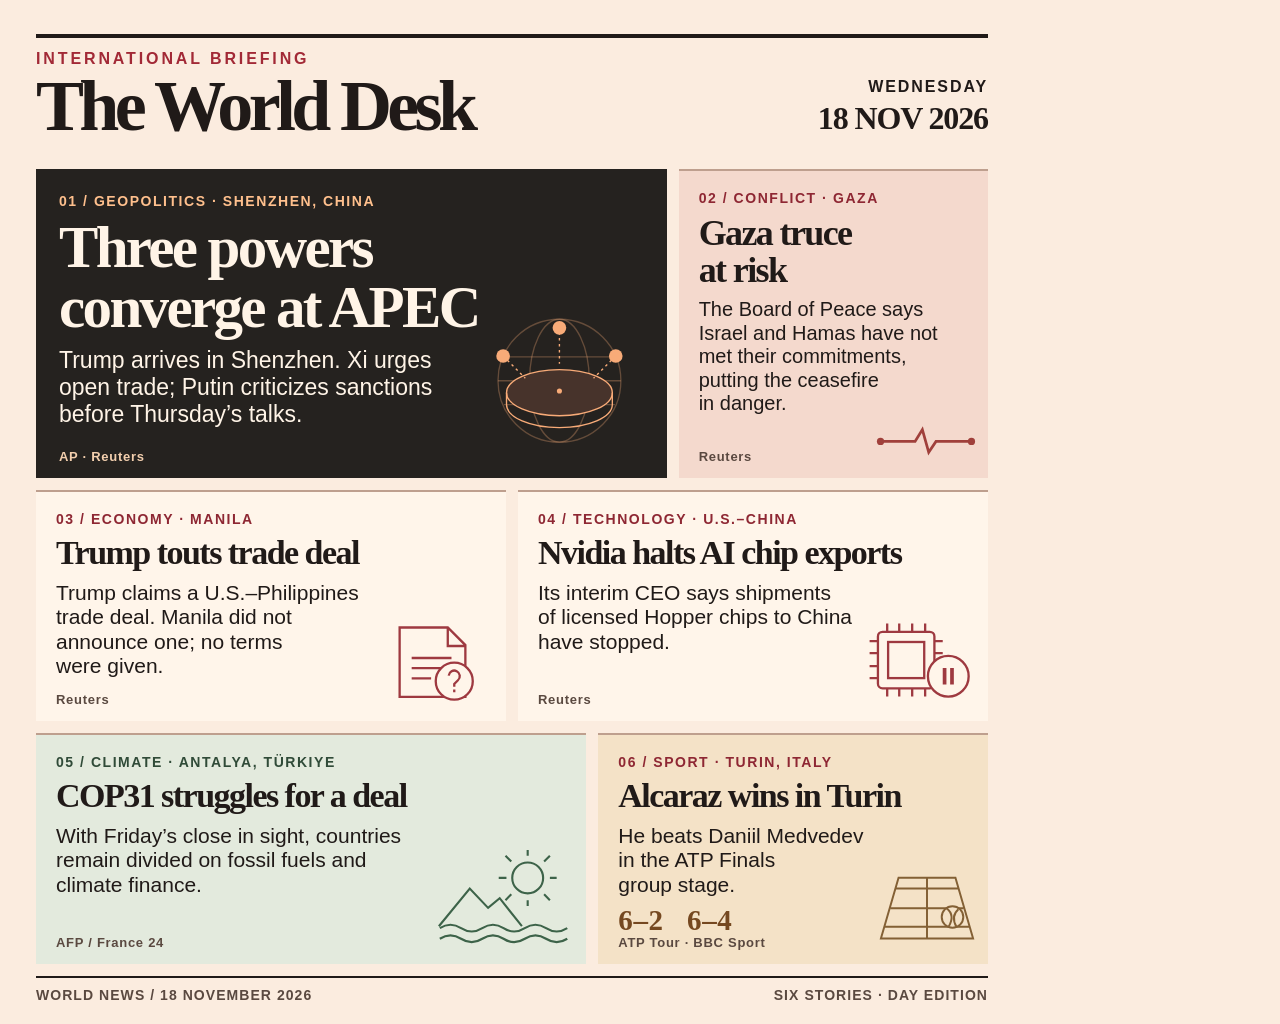
==== frontpage.html @ 3026ee1b "Build illustrated 18 November world news front page" ====
<!doctype html>
<html lang="en"><meta charset="utf-8"><meta name="viewport" content="width=1024"><title>The World Desk — 18 November 2026</title>
<style>
:root{--paper:#fbecdf;--ink:#201a18;--red:#a22936;--line:#be9f8e;--muted:#5a4940}*{box-sizing:border-box}html,body{margin:0;width:1024px;height:1024px;background:var(--paper);color:var(--ink)}body{padding:34px 36px 24px;font-family:Arial,sans-serif}header{height:135px;border-top:4px solid var(--ink);position:relative;padding-top:12px}header .flag{font-size:16px;letter-spacing:.18em;font-weight:800;text-transform:uppercase;color:var(--red)}h1,h2{margin:0;font-family:Georgia,'Noto Serif',serif}h1{font-size:72px;line-height:1.08;letter-spacing:-.065em}header time{position:absolute;right:0;bottom:32px;text-align:right;font-size:16px;letter-spacing:.12em;font-weight:700}time b{display:block;margin-top:4px;letter-spacing:-.035em;font: bold 32px Georgia,serif}main{display:grid;grid-template-columns:repeat(12,1fr);gap:12px;grid-template-rows:294px 209px 209px}article{position:relative;isolation:isolate;min-width:0;overflow:hidden;padding:18px 20px;border-top:2px solid var(--line);background:#fff5ea}.lead{grid-column:span 8;background:#25221f;color:#fff4e7;border-color:#25221f;padding:21px 23px}.gaza{grid-column:span 4;background:#f4d9cd}.trade,.tech{grid-column:span 6}.climate{grid-column:span 7;background:#e3eadd}.sport{grid-column:span 5;background:#f4e2c7}.eyebrow{font-size:14px;font-weight:800;letter-spacing:.11em;text-transform:uppercase;color:#8e2733;line-height:18px;margin:0 0 8px}.lead .eyebrow{color:#ffc08d}.climate .eyebrow{color:#304b38}h2{font-size:34px;line-height:1.02;letter-spacing:-.045em}.lead h2{font-size:59px;line-height:1.01}.gaza h2{font-size:36px}p{font-size:21px;line-height:1.17;margin:10px 0 0;text-wrap:pretty}.lead p{font-size:23px;max-width:405px}.gaza p{font-size:20px}.trade p,.tech p{max-width:300px}.climate p{max-width:330px}.sport p{max-width:248px}.src{position:absolute;bottom:14px;left:20px;font-size:13px;font-weight:bold;letter-spacing:.055em;color:var(--muted)}.lead .src{left:23px;color:#f3cfae}.art{position:absolute;z-index:-1;right:11px;bottom:19px;width:125px;color:#9e3940}.lead .art{width:219px;right:12px;bottom:6px;color:#f8ab78}.gaza .art{width:100px;right:12px;bottom:12px;color:#a0403b}.climate .art{width:140px;color:#3d6349}.sport .art{width:102px;right:10px;bottom:13px;color:#836035}footer{border-top:2px solid var(--ink);margin-top:12px;padding-top:9px;display:flex;justify-content:space-between;color:var(--muted);font-size:14px;font-weight:700;letter-spacing:.075em;text-transform:uppercase}
</style>
<style>
main{grid-template-rows:309px 231px 231px}
.lead p{max-width:422px}
.lead .art{width:192px;bottom:9px}
.trade p,.tech p{max-width:314px}
.climate p{max-width:360px}
.sport p{max-width:246px}
.sport .score{font-family:Georgia,serif;font-size:29px;font-weight:700;color:#754820;letter-spacing:.02em;margin-top:7px}
</style>
<header><div class="flag">International briefing</div><h1>The World Desk</h1><time datetime="2026-11-18">WEDNESDAY<b>18 NOV 2026</b></time></header>
<main>
<article class="lead"><div class="eyebrow">01 / Geopolitics · Shenzhen, China</div><h2>Three powers<br>converge at APEC</h2><p>Trump arrives in Shenzhen. Xi urges open trade; Putin criticizes sanctions before Thursday’s talks.</p><div class="src">AP · Reuters</div>
<svg class="art" viewBox="0 0 225 214" aria-label="Three seats around a summit table" role="img"><g fill="none" stroke="currentColor" stroke-width="1.6"><circle cx="113" cy="111" r="72" opacity=".3"/><ellipse cx="113" cy="111" rx="35" ry="72" opacity=".3"/><path d="M41 111h144M48 83h130M48 139h130" opacity=".3"/><ellipse cx="113" cy="125" rx="62" ry="27" fill="#47332b"/><path d="M51 125v14c0 15 28 27 62 27s62-12 62-27v-14"/><path d="M113 54v37M52 87l21 21m101-21-21 21" stroke-dasharray="3 4"/></g><g fill="currentColor"><circle cx="113" cy="49" r="8"/><circle cx="47" cy="82" r="8"/><circle cx="179" cy="82" r="8"/><circle cx="113" cy="123" r="3"/></g></svg></article>
<article class="gaza"><div class="eyebrow">02 / Conflict · Gaza</div><h2>Gaza truce<br>at risk</h2><p>The Board of Peace says Israel and Hamas have not met their commitments, putting the ceasefire in danger.</p><div class="src">Reuters</div>
<svg class="art" viewBox="0 0 110 55" aria-label="A break in a ceasefire line" role="img"><path d="M4 28h39l8-13 7 25 8-12h40" fill="none" stroke="currentColor" stroke-width="3"/><circle cx="5" cy="28" r="4" fill="currentColor"/><circle cx="105" cy="28" r="4" fill="currentColor"/></svg></article>
<article class="trade"><div class="eyebrow">03 / Economy · Manila</div><h2>Trump touts trade deal</h2><p>Trump claims a U.S.–Philippines trade deal. Manila did not announce one; no terms were given.</p><div class="src">Reuters</div>
<svg class="art" viewBox="0 0 135 88" aria-label="Trade agreement, terms pending" role="img"><g fill="none" stroke="currentColor" stroke-width="2.5"><path d="M32 7h52l19 19v56H32zM84 7v20h19M45 40h43m-43 11h34m-34 11h21"/><circle cx="91" cy="65" r="20" fill="#fff5ea"/><path d="M85 59a6 6 0 1 1 10 5l-4 4v3m0 3v3"/></g></svg></article>
<article class="tech"><div class="eyebrow">04 / Technology · U.S.–China</div><h2>Nvidia halts AI chip exports</h2><p>Its interim CEO says shipments of licensed Hopper chips to China have stopped.</p><div class="src">Reuters</div>
<svg class="art" viewBox="0 0 135 92" aria-label="A processor and a pause symbol" role="img"><g fill="none" stroke="currentColor" stroke-width="2.5"><rect x="28" y="16" width="61" height="61" rx="5"/><rect x="39" y="27" width="39" height="39"/><path d="M38 7v9m13-9v9m14-9v9m14-9v9M38 77v9m13-9v9m14-9v9m14-9v9M19 26h9m-9 13h9m-9 14h9m-9 13h9m61-40h9m-9 13h9m-9 14h9m-9 13h9"/><circle cx="104" cy="64" r="22" fill="#fff5ea"/><path d="M100 55v18m8-18v18" stroke-width="4"/></g></svg></article>
<article class="climate"><div class="eyebrow">05 / Climate · Antalya, Türkiye</div><h2>COP31 struggles for a deal</h2><p>With Friday’s close in sight, countries remain divided on fossil fuels and climate finance.</p><div class="src">AFP / France 24</div>
<svg class="art" viewBox="0 0 145 100" aria-label="Heat over rising coastal waters" role="img"><g fill="none" stroke="currentColor" stroke-width="2.2"><circle cx="96" cy="31" r="16"/><path d="M96 8v-6m0 58v-6m23-23h7m-60 0h8m39-17 6-6M79 48l-6 6m40-6 6 6M79 14l-6-6M4 81l32-39 19 20 12-10 23 29"/><path d="M5 83q11-7 22 0t22 0 22 0 22 0 22 0 22 0M5 94q11-7 22 0t22 0 22 0 22 0 22 0 22 0"/></g></svg></article>
<article class="sport"><div class="eyebrow">06 / Sport · Turin, Italy</div><h2>Alcaraz wins in Turin</h2><p>He beats Daniil Medvedev in the ATP Finals group stage.</p><div class="score">6–2 &nbsp; 6–4</div><div class="src">ATP Tour · BBC Sport</div>
<svg class="art" viewBox="0 0 104 86" aria-label="A tennis court and ball" role="img"><g fill="none" stroke="currentColor" stroke-width="2"><path d="M23 11h58l18 62H5zM52 11v62M15 42h74M20 22h64M9 61h86"/><circle cx="78" cy="51" r="11" fill="#f4e2c7"/><path d="M72 42q9 7 2 19m10-18q-8 7-2 18"/></g></svg></article>
</main><footer><span>World news / 18 November 2026</span><span>Six stories · Day edition</span></footer>
</html>
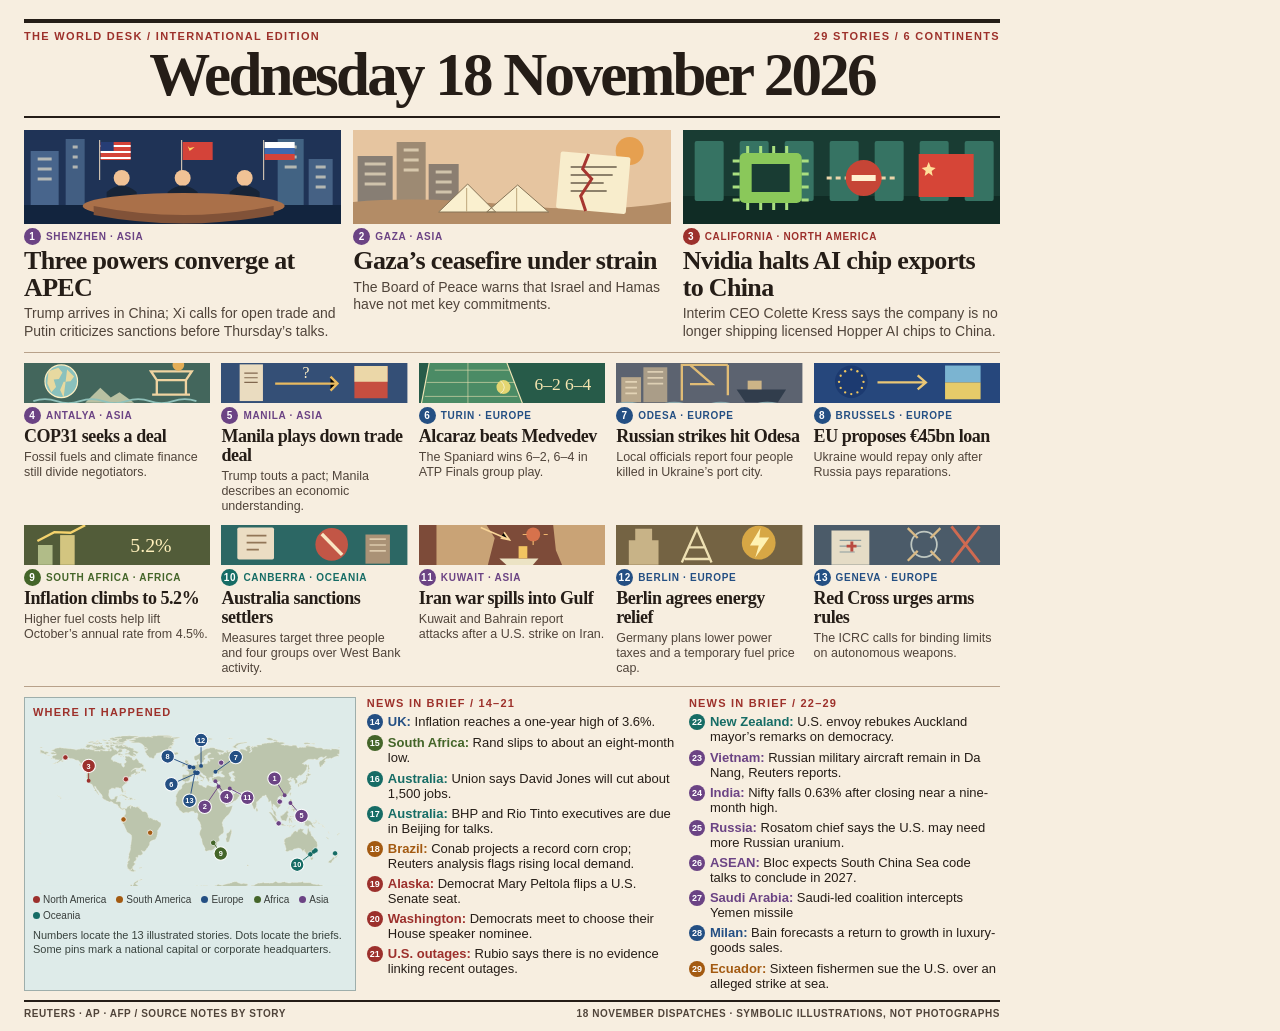
==== commit 93e59827: "Revise news front page with 29 illustrated stories" ====
--- a/frontpage.html
+++ b/frontpage.html
@@ -1,30 +1,35 @@
 <!doctype html>
-<html lang="en"><meta charset="utf-8"><meta name="viewport" content="width=1024"><title>The World Desk — 18 November 2026</title>
+<html lang="en"><meta charset="utf-8"><meta name="viewport" content="width=1024"><title>The World Desk | 18 November 2026</title>
 <style>
-:root{--paper:#fbecdf;--ink:#201a18;--red:#a22936;--line:#be9f8e;--muted:#5a4940}*{box-sizing:border-box}html,body{margin:0;width:1024px;height:1024px;background:var(--paper);color:var(--ink)}body{padding:34px 36px 24px;font-family:Arial,sans-serif}header{height:135px;border-top:4px solid var(--ink);position:relative;padding-top:12px}header .flag{font-size:16px;letter-spacing:.18em;font-weight:800;text-transform:uppercase;color:var(--red)}h1,h2{margin:0;font-family:Georgia,'Noto Serif',serif}h1{font-size:72px;line-height:1.08;letter-spacing:-.065em}header time{position:absolute;right:0;bottom:32px;text-align:right;font-size:16px;letter-spacing:.12em;font-weight:700}time b{display:block;margin-top:4px;letter-spacing:-.035em;font: bold 32px Georgia,serif}main{display:grid;grid-template-columns:repeat(12,1fr);gap:12px;grid-template-rows:294px 209px 209px}article{position:relative;isolation:isolate;min-width:0;overflow:hidden;padding:18px 20px;border-top:2px solid var(--line);background:#fff5ea}.lead{grid-column:span 8;background:#25221f;color:#fff4e7;border-color:#25221f;padding:21px 23px}.gaza{grid-column:span 4;background:#f4d9cd}.trade,.tech{grid-column:span 6}.climate{grid-column:span 7;background:#e3eadd}.sport{grid-column:span 5;background:#f4e2c7}.eyebrow{font-size:14px;font-weight:800;letter-spacing:.11em;text-transform:uppercase;color:#8e2733;line-height:18px;margin:0 0 8px}.lead .eyebrow{color:#ffc08d}.climate .eyebrow{color:#304b38}h2{font-size:34px;line-height:1.02;letter-spacing:-.045em}.lead h2{font-size:59px;line-height:1.01}.gaza h2{font-size:36px}p{font-size:21px;line-height:1.17;margin:10px 0 0;text-wrap:pretty}.lead p{font-size:23px;max-width:405px}.gaza p{font-size:20px}.trade p,.tech p{max-width:300px}.climate p{max-width:330px}.sport p{max-width:248px}.src{position:absolute;bottom:14px;left:20px;font-size:13px;font-weight:bold;letter-spacing:.055em;color:var(--muted)}.lead .src{left:23px;color:#f3cfae}.art{position:absolute;z-index:-1;right:11px;bottom:19px;width:125px;color:#9e3940}.lead .art{width:219px;right:12px;bottom:6px;color:#f8ab78}.gaza .art{width:100px;right:12px;bottom:12px;color:#a0403b}.climate .art{width:140px;color:#3d6349}.sport .art{width:102px;right:10px;bottom:13px;color:#836035}footer{border-top:2px solid var(--ink);margin-top:12px;padding-top:9px;display:flex;justify-content:space-between;color:var(--muted);font-size:14px;font-weight:700;letter-spacing:.075em;text-transform:uppercase}
+:root{--paper:#f7eee0;--ink:#251d17;--sub:#50443a;--rule:#b8a18a;--red:#9d312b}*{box-sizing:border-box}html,body{width:1024px;min-height:1024px;margin:0}body{padding:19px 24px 12px;background:var(--paper);color:var(--ink);font:14px Arial,sans-serif}h1,h2,p{margin:0}header{padding:7px 0 8px;border-top:4px solid var(--ink);border-bottom:2px solid var(--ink)}.strap,footer{display:flex;justify-content:space-between;text-transform:uppercase;font-weight:bold;letter-spacing:.12em;font-size:11px;color:var(--red)}h1,h2{font-family:Georgia,serif}h1{text-align:center;font-size:61px;line-height:1.08;letter-spacing:-.045em}.news{display:grid;gap:12px}.lead{grid-template-columns:repeat(3,minmax(0,1fr));margin-top:12px;padding-bottom:12px;border-bottom:1px solid var(--rule)}.mid{grid-template-columns:repeat(5,minmax(0,1fr));gap:11px;margin-top:10px;padding-bottom:11px;border-bottom:1px solid var(--rule)}article{min-width:0}article svg{display:block;width:100%;height:94px}.mid svg{height:40px}.meta{display:flex;align-items:center;gap:5px;margin:4px 0 3px;text-transform:uppercase;letter-spacing:.07em;font-size:10px;font-weight:800;color:var(--color)}.num{background:var(--color);color:white;display:inline-grid;place-items:center;min-width:17px;height:17px;border-radius:50%;font:bold 10px Arial;flex:none}article h2{font-size:26px;line-height:1.03;letter-spacing:-.025em}article p{font-size:14px;line-height:1.23;color:var(--sub);margin-top:4px}.mid h2{font-size:18px;line-height:1.06}.mid p{font-size:12.5px;line-height:1.19}.bottom{display:grid;grid-template-columns:34% 1fr 1fr;gap:11px;margin-top:10px}.label{font:bold 11px Arial;text-transform:uppercase;letter-spacing:.11em;color:var(--red);margin-bottom:5px}.map{background:#deebe9;padding:8px;border:1px solid #9eaeab;min-width:0;align-self:stretch}.atlas{position:relative;aspect-ratio:340/174;margin-top:7px}.atlas img,.atlas svg{position:absolute;width:100%;height:100%}.legend{display:flex;gap:5px 10px;flex-wrap:wrap;margin-top:8px;font-size:10px;color:#393e3c}.legend span{display:flex;align-items:center;gap:3px}.legend i{width:7px;height:7px;border-radius:50%;background:var(--color)}.map p{font-size:11px;line-height:1.25;color:#39433e;margin-top:8px}.briefs{list-style:none;margin:0;padding:0;display:grid;gap:5px}.briefs li{display:flex;gap:5px;align-items:flex-start;font-size:13px;line-height:1.16}.briefs .num{min-width:16px;height:16px;font-size:9px}.briefs strong{color:var(--color)}footer{margin-top:9px;padding-top:6px;border-top:2px solid var(--ink);letter-spacing:.055em;color:var(--sub);font-size:10px}
 </style>
-<style>
-main{grid-template-rows:309px 231px 231px}
-.lead p{max-width:422px}
-.lead .art{width:192px;bottom:9px}
-.trade p,.tech p{max-width:314px}
-.climate p{max-width:360px}
-.sport p{max-width:246px}
-.sport .score{font-family:Georgia,serif;font-size:29px;font-weight:700;color:#754820;letter-spacing:.02em;margin-top:7px}
-</style>
-<header><div class="flag">International briefing</div><h1>The World Desk</h1><time datetime="2026-11-18">WEDNESDAY<b>18 NOV 2026</b></time></header>
-<main>
-<article class="lead"><div class="eyebrow">01 / Geopolitics · Shenzhen, China</div><h2>Three powers<br>converge at APEC</h2><p>Trump arrives in Shenzhen. Xi urges open trade; Putin criticizes sanctions before Thursday’s talks.</p><div class="src">AP · Reuters</div>
-<svg class="art" viewBox="0 0 225 214" aria-label="Three seats around a summit table" role="img"><g fill="none" stroke="currentColor" stroke-width="1.6"><circle cx="113" cy="111" r="72" opacity=".3"/><ellipse cx="113" cy="111" rx="35" ry="72" opacity=".3"/><path d="M41 111h144M48 83h130M48 139h130" opacity=".3"/><ellipse cx="113" cy="125" rx="62" ry="27" fill="#47332b"/><path d="M51 125v14c0 15 28 27 62 27s62-12 62-27v-14"/><path d="M113 54v37M52 87l21 21m101-21-21 21" stroke-dasharray="3 4"/></g><g fill="currentColor"><circle cx="113" cy="49" r="8"/><circle cx="47" cy="82" r="8"/><circle cx="179" cy="82" r="8"/><circle cx="113" cy="123" r="3"/></g></svg></article>
-<article class="gaza"><div class="eyebrow">02 / Conflict · Gaza</div><h2>Gaza truce<br>at risk</h2><p>The Board of Peace says Israel and Hamas have not met their commitments, putting the ceasefire in danger.</p><div class="src">Reuters</div>
-<svg class="art" viewBox="0 0 110 55" aria-label="A break in a ceasefire line" role="img"><path d="M4 28h39l8-13 7 25 8-12h40" fill="none" stroke="currentColor" stroke-width="3"/><circle cx="5" cy="28" r="4" fill="currentColor"/><circle cx="105" cy="28" r="4" fill="currentColor"/></svg></article>
-<article class="trade"><div class="eyebrow">03 / Economy · Manila</div><h2>Trump touts trade deal</h2><p>Trump claims a U.S.–Philippines trade deal. Manila did not announce one; no terms were given.</p><div class="src">Reuters</div>
-<svg class="art" viewBox="0 0 135 88" aria-label="Trade agreement, terms pending" role="img"><g fill="none" stroke="currentColor" stroke-width="2.5"><path d="M32 7h52l19 19v56H32zM84 7v20h19M45 40h43m-43 11h34m-34 11h21"/><circle cx="91" cy="65" r="20" fill="#fff5ea"/><path d="M85 59a6 6 0 1 1 10 5l-4 4v3m0 3v3"/></g></svg></article>
-<article class="tech"><div class="eyebrow">04 / Technology · U.S.–China</div><h2>Nvidia halts AI chip exports</h2><p>Its interim CEO says shipments of licensed Hopper chips to China have stopped.</p><div class="src">Reuters</div>
-<svg class="art" viewBox="0 0 135 92" aria-label="A processor and a pause symbol" role="img"><g fill="none" stroke="currentColor" stroke-width="2.5"><rect x="28" y="16" width="61" height="61" rx="5"/><rect x="39" y="27" width="39" height="39"/><path d="M38 7v9m13-9v9m14-9v9m14-9v9M38 77v9m13-9v9m14-9v9m14-9v9M19 26h9m-9 13h9m-9 14h9m-9 13h9m61-40h9m-9 13h9m-9 14h9m-9 13h9"/><circle cx="104" cy="64" r="22" fill="#fff5ea"/><path d="M100 55v18m8-18v18" stroke-width="4"/></g></svg></article>
-<article class="climate"><div class="eyebrow">05 / Climate · Antalya, Türkiye</div><h2>COP31 struggles for a deal</h2><p>With Friday’s close in sight, countries remain divided on fossil fuels and climate finance.</p><div class="src">AFP / France 24</div>
-<svg class="art" viewBox="0 0 145 100" aria-label="Heat over rising coastal waters" role="img"><g fill="none" stroke="currentColor" stroke-width="2.2"><circle cx="96" cy="31" r="16"/><path d="M96 8v-6m0 58v-6m23-23h7m-60 0h8m39-17 6-6M79 48l-6 6m40-6 6 6M79 14l-6-6M4 81l32-39 19 20 12-10 23 29"/><path d="M5 83q11-7 22 0t22 0 22 0 22 0 22 0 22 0M5 94q11-7 22 0t22 0 22 0 22 0 22 0 22 0"/></g></svg></article>
-<article class="sport"><div class="eyebrow">06 / Sport · Turin, Italy</div><h2>Alcaraz wins in Turin</h2><p>He beats Daniil Medvedev in the ATP Finals group stage.</p><div class="score">6–2 &nbsp; 6–4</div><div class="src">ATP Tour · BBC Sport</div>
-<svg class="art" viewBox="0 0 104 86" aria-label="A tennis court and ball" role="img"><g fill="none" stroke="currentColor" stroke-width="2"><path d="M23 11h58l18 62H5zM52 11v62M15 42h74M20 22h64M9 61h86"/><circle cx="78" cy="51" r="11" fill="#f4e2c7"/><path d="M72 42q9 7 2 19m10-18q-8 7-2 18"/></g></svg></article>
-</main><footer><span>World news / 18 November 2026</span><span>Six stories · Day edition</span></footer>
+<header><div class="strap"><span>The World Desk / International edition</span><span id="edition"></span></div><h1>Wednesday 18 November 2026</h1></header>
+<main><section class="news lead" aria-label="Lead stories"></section><section class="news mid" aria-label="Regional stories"></section>
+<section class="bottom"><aside class="map"><h2 class="label">Where it happened</h2><div class="atlas"><svg viewBox="0 0 340 174" role="img" aria-label="Story locations matching the numbered headlines"></svg></div><div class="legend"></div><p>Numbers locate the 13 illustrated stories. Dots locate the briefs. Some pins mark a national capital or corporate headquarters.</p></aside>
+<section><h2 class="label">News in brief / 14–21</h2><ol class="briefs" id="brief-a"></ol></section><section><h2 class="label">News in brief / 22–29</h2><ol class="briefs" id="brief-b"></ol></section></section></main>
+<footer><span>Reuters · AP · AFP / Source notes by story</span><span>18 November dispatches · Symbolic illustrations, not photographs</span></footer>
+<script src="stories.js"></script><script src="illustrations.js"></script>
+<script>
+const regions={NA:['North America','#9c302c'],SA:['South America','#a35a11'],EU:['Europe','#244f83'],AF:['Africa','#446529'],AS:['Asia','#6b4384'],OC:['Oceania','#166c65']};
+const all=document.querySelector.bind(document);
+const place=(s)=>`style="--color:${regions[s[1]][1]}"`;
+const badge=(i)=>`<span class="num">${i+1}</span>`;
+function article(s,i){return `<article ${place(s)}>${artwork(s[6],i<3)}<div class="meta">${badge(i)}${s[0]} · ${regions[s[1]][0]}</div><h2>${s[4]}</h2><p>${s[5]}</p></article>`;}
+function brief(s,i){return `<li ${place(s)}>${badge(i)}<span><strong>${s[0]}:</strong> ${s[4]}</span></li>`;}
+all('#edition').textContent=`${stories.length} stories / ${new Set(stories.map(s=>s[1])).size} continents`;
+all('.lead').innerHTML=stories.slice(0,3).map(article).join('');
+all('.mid').innerHTML=stories.slice(3,13).map((s,j)=>article(s,j+3)).join('');
+all('#brief-a').innerHTML=stories.slice(13,21).map((s,j)=>brief(s,j+13)).join('');
+all('#brief-b').innerHTML=stories.slice(21).map((s,j)=>brief(s,j+21)).join('');
+all('.legend').innerHTML=Object.values(regions).map(([n,c])=>`<span style="--color:${c}"><i></i>${n}</span>`).join('');
+const project=(lat,lon)=>[8+(lon+180)*.9,12+(83-lat)*1.06];
+const offsets=[[-11,-18],[-15,22],[0,-16],[12,17],[12,14],[-27,12],[22,-16],[-28,-12],[8,12],[-18,14],[19,10],[0,-28],[-6,31]];
+const pins=stories.map((s,i)=>{
+ const [x,y]=project(s[2],s[3]),color=regions[s[1]][1];
+ if(i>=13)return `<circle cx="${x}" cy="${y}" r="2.9" fill="${color}" stroke="#fff" stroke-width=".8"><title>${i+1} ${s[0]}</title></circle>`;
+ const [dx,dy]=offsets[i], bx=x+dx,by=y+dy;
+ return `<g><title>${i+1} ${s[0]}</title><path d="M${x} ${y}L${bx} ${by}" stroke="${color}" stroke-width="1"/><circle cx="${x}" cy="${y}" r="2.1" fill="${color}"/><circle cx="${bx}" cy="${by}" r="7.3" fill="${color}" stroke="#fff" stroke-width="1.1"/><text x="${bx}" y="${by+2.8}" text-anchor="middle" fill="white" font-size="8" font-weight="bold">${i+1}</text></g>`;
+});
+all('.atlas svg').innerHTML="<rect width=\"340\" height=\"174\" fill=\"#deebe9\"/><g fill=\"#bcc5ad\" stroke=\"#f2efdc\" stroke-width=\".35\"><path d=\"M116.39,184.82L116.12,185.36L115.86,185.84L113.97,185.69L111.96,185.76L110.83,185.40L110.83,185.36L110.34,185.05L112.37,185.09L114.31,185.20L114.97,184.76L115.45,184.39L116.39,184.82Z\"/><path d=\"M26.71,184.25L24.99,184.39L23.80,184.02L23.28,183.64L23.24,183.58L22.66,183.29L22.66,183.29L23.20,182.90L24.88,183.06L25.78,183.40L26.47,183.77L26.71,184.25Z\"/><path d=\"M129.36,182.71L130.47,183.17L130.86,183.81L130.96,184.27L131.00,184.81L129.61,185.14L128.14,185.41L126.45,185.66L124.57,185.87L122.43,185.80L121.25,185.45L121.41,185.02L123.33,184.72L124.11,184.37L124.67,183.91L125.08,183.52L125.62,183.15L126.21,182.71L126.21,182.71L126.66,182.71L128.00,182.48L129.36,182.71Z\"/><path d=\"M60.91,177.89L62.07,178.06L63.15,177.87L62.64,178.24L61.79,178.51L60.54,178.43L59.64,178.06L59.64,178.06L59.83,177.70L60.91,177.89Z\"/><path d=\"M57.00,177.87L58.37,178.29L57.84,178.24L56.68,178.14L55.45,177.85L55.45,177.85L56.10,177.62L57.00,177.87Z\"/><path d=\"M80.92,176.23L81.90,176.37L82.89,176.25L83.42,176.85L82.71,176.77L81.62,176.81L80.51,176.77L79.29,176.83L78.38,176.62L77.90,176.19L77.90,176.19L78.47,176.00L79.61,176.15L80.92,176.23Z\"/><path d=\"M108.39,175.19L108.50,175.67L108.34,176.09L108.09,176.48L107.04,176.63L106.03,176.83L104.85,176.81L105.29,176.40L104.23,176.54L103.23,176.69L102.54,176.38L102.49,175.94L103.48,175.53L103.48,175.53L104.09,175.40L105.13,175.44L105.40,174.90L105.45,174.51L105.43,173.66L105.94,173.16L106.77,172.99L107.25,173.39L107.46,173.78L107.85,174.26L108.15,174.72L108.39,175.19Z\"/><path d=\"M117.25,167.98L116.86,168.21L116.19,168.04L115.45,168.15L114.83,168.40L114.18,168.67L113.74,168.98L113.62,169.39L113.67,169.79L114.09,170.14L113.47,170.39L112.63,170.47L112.14,170.83L111.61,171.16L111.04,171.62L110.90,172.01L111.22,172.45L111.69,172.78L112.44,173.03L113.12,173.36L113.49,173.78L113.69,174.17L113.95,174.59L114.37,174.94L114.64,175.33L114.76,176.31L115.03,176.71L115.10,177.12L115.38,177.54L115.26,178.10L114.76,178.53L114.23,178.89L113.03,179.03L112.63,179.41L112.08,179.76L110.73,180.15L109.53,180.32L108.40,180.55L107.18,180.78L106.46,181.21L105.01,181.25L103.43,181.21L102.00,181.30L100.48,181.30L100.77,181.71L102.14,181.90L103.15,182.19L103.71,182.56L102.70,182.89L101.15,182.79L99.87,183.06L99.81,183.50L99.78,183.91L100.84,184.27L101.03,184.66L102.18,185.06L104.08,185.22L105.70,185.51L106.99,185.84L108.63,186.18L110.87,186.34L113.07,186.63L114.60,186.95L116.28,187.30L117.16,187.80L117.60,188.19L118.69,187.82L120.17,187.51L121.74,187.17L123.61,186.90L125.21,186.61L127.45,186.59L129.66,186.74L131.47,186.99L132.05,186.53L133.31,186.22L135.58,186.20L137.36,185.97L139.05,185.74L140.92,185.60L142.91,185.41L144.31,185.14L143.67,184.76L143.28,184.39L143.28,184.00L141.54,184.04L139.69,184.20L137.92,184.20L137.68,183.81L137.80,183.02L138.21,182.79L139.49,182.54L141.01,182.29L142.10,181.98L143.19,181.67L144.01,181.25L145.24,181.07L146.46,180.92L147.07,180.84L148.47,180.80L149.79,180.65L150.90,180.44L151.99,180.19L152.98,179.95L154.23,179.61L155.02,179.26L155.87,178.95L156.13,178.53L155.18,178.28L155.50,177.85L156.10,177.52L157.03,177.31L158.02,177.06L158.94,176.73L159.64,176.31L160.08,175.81L160.73,175.52L161.81,175.58L162.25,175.94L163.33,175.98L163.36,175.58L163.82,175.17L164.79,175.27L165.02,175.67L166.09,175.73L167.26,175.54L168.38,175.42L169.41,175.48L169.79,175.92L170.78,175.56L171.70,175.38L172.72,175.23L173.73,175.09L174.64,174.84L175.65,174.67L176.42,174.44L176.97,174.07L177.64,174.34L178.57,174.19L179.22,174.69L179.74,175.06L180.76,174.86L181.16,174.44L182.08,174.15L183.26,174.21L183.61,174.61L184.35,174.21L185.32,174.09L186.38,174.05L187.33,174.07L188.34,174.19L189.31,174.25L189.73,174.61L190.31,174.92L191.30,174.73L192.36,174.69L193.38,174.69L194.38,174.67L195.28,174.52L196.24,174.40L197.03,174.11L197.87,173.92L198.79,173.82L199.48,173.53L199.97,172.95L200.48,172.59L201.42,172.76L201.77,173.13L202.55,173.38L203.48,173.30L204.11,173.67L204.78,173.94L205.70,173.69L206.02,173.24L206.83,173.05L207.76,172.70L208.64,172.55L209.70,172.34L210.41,172.11L211.15,171.87L211.85,171.64L212.70,171.76L213.51,171.39L214.09,171.10L214.94,171.12L215.68,170.87L215.85,170.49L216.61,170.20L217.35,170.00L218.25,169.83L219.08,169.75L219.87,169.81L220.72,169.91L221.44,170.20L221.53,170.66L222.32,171.01L222.87,171.30L223.95,171.43L224.54,171.72L225.29,172.01L226.15,172.07L226.87,171.87L227.65,171.43L228.49,171.66L229.37,171.78L230.22,171.91L231.10,171.99L232.00,171.99L232.74,173.09L232.71,173.36L232.60,173.84L231.74,174.11L231.03,174.50L231.15,174.92L232.16,174.90L232.04,175.31L231.58,175.71L231.15,176.14L231.84,176.48L232.88,176.58L233.92,176.39L234.42,175.98L234.72,175.58L235.21,175.25L235.77,174.94L236.00,174.57L236.48,174.05L237.04,173.94L238.06,173.90L238.96,173.78L239.88,173.61L240.32,173.20L240.59,172.80L241.20,172.41L242.08,172.14L242.84,171.93L243.34,171.57L243.85,171.39L244.50,171.22L245.40,171.33L246.21,171.22L247.09,171.10L248.08,171.16L248.73,170.87L249.19,170.16L249.52,170.45L249.95,170.95L250.70,171.16L251.57,171.24L252.43,171.12L253.35,171.20L254.19,171.22L254.76,171.12L255.52,171.18L256.20,171.41L257.01,171.26L257.98,171.26L258.81,171.12L259.75,171.26L260.35,170.91L260.80,170.56L261.42,170.27L262.55,169.48L263.13,169.62L263.82,169.91L264.42,170.29L265.56,170.93L266.44,170.95L267.27,170.95L268.24,170.83L269.21,170.68L269.95,170.39L270.57,170.08L271.57,170.04L272.24,169.81L272.95,170.02L273.41,170.35L274.04,170.68L275.03,170.64L275.65,170.91L276.72,171.18L277.85,171.28L278.78,171.20L279.49,170.87L280.09,170.54L280.90,170.45L281.71,170.60L282.64,170.70L283.49,170.54L284.30,170.54L285.09,170.64L285.92,170.74L286.73,170.56L287.70,170.39L288.62,170.35L289.64,170.35L290.47,170.25L291.28,170.16L291.53,169.64L291.56,169.21L292.13,169.50L292.29,169.98L292.59,170.41L292.96,170.76L293.71,170.95L294.74,170.89L295.92,170.87L296.73,170.81L297.91,170.81L298.76,170.79L299.94,170.83L300.94,170.91L301.58,171.24L301.40,171.64L301.98,171.95L302.95,172.20L303.96,172.47L305.12,172.65L306.34,172.82L307.25,172.99L308.27,173.01L308.86,172.65L309.65,172.95L310.34,173.28L311.13,173.53L312.22,173.63L313.26,173.76L313.70,174.17L314.73,174.42L315.41,174.79L316.42,174.96L317.46,174.94L318.43,175.00L319.50,174.98L320.58,175.06L321.58,175.21L322.52,175.46L323.45,175.67L324.09,175.98L323.98,176.39L323.50,176.77L323.10,177.25L322.78,177.62L322.36,178.06L321.18,178.22L320.65,178.60L319.49,178.82L319.08,179.24L318.46,179.63L317.81,179.97L317.44,180.40L317.21,180.80L317.12,181.27L317.14,181.67L317.65,182.08L317.85,182.48L318.27,182.85L319.94,183.00L320.30,183.46L318.67,183.62L317.30,183.85L315.59,183.89L314.83,184.49L314.67,184.99L314.29,185.39L313.81,185.78L315.01,186.14L315.47,186.57L316.24,186.97L317.33,187.32L318.59,187.65L319.94,187.98L322.01,188.32L322.46,188.84L325.06,189.06L325.23,189.14L325.90,189.46L328.39,189.19L330.45,189.52L332.00,189.78L332.00,195.38L8.00,195.38L8.00,189.78L8.05,189.78L8.85,189.17L10.47,189.50L10.57,189.46L10.82,189.37L11.13,189.27L11.39,189.17L11.52,189.13L11.66,189.13L11.75,189.14L13.06,189.59L14.20,189.14L14.40,189.08L17.04,188.90L17.90,189.14L18.32,189.27L19.68,189.62L22.24,189.89L24.26,190.23L27.74,190.48L30.33,190.19L34.15,190.39L36.32,190.73L38.70,190.41L41.20,190.12L41.40,189.62L37.85,189.58L34.95,189.33L34.19,188.92L31.77,188.69L31.93,188.21L32.27,187.78L32.60,187.38L32.42,186.95L30.93,186.65L30.24,186.28L28.85,185.95L31.03,186.01L33.11,185.84L34.42,186.20L36.02,185.89L37.50,185.49L38.22,185.14L37.91,184.70L36.74,184.41L35.42,184.10L33.57,184.04L31.95,183.89L30.20,183.79L29.62,183.39L28.46,183.06L27.75,182.69L27.47,181.48L27.91,181.59L28.72,181.92L30.20,181.81L31.63,181.67L32.37,182.13L33.80,182.02L35.00,181.79L36.13,181.50L37.15,181.15L38.51,181.05L38.47,180.65L38.15,180.26L38.42,179.88L39.58,179.70L40.11,180.05L41.49,179.84L42.53,179.57L43.81,179.55L45.03,179.45L46.24,179.20L47.21,178.97L48.31,178.74L49.01,178.80L49.63,178.89L50.97,178.74L52.17,178.93L53.40,178.91L54.58,178.76L55.80,178.87L57.14,178.97L58.39,178.93L59.69,178.95L61.03,178.97L62.27,178.93L63.18,178.62L64.28,178.45L65.41,178.68L66.48,178.49L67.45,178.12L68.03,178.45L68.35,178.82L68.93,179.18L69.87,178.87L70.94,179.26L72.16,179.38L73.20,179.68L74.47,179.61L75.61,179.43L76.97,179.47L78.19,179.61L79.42,179.80L79.89,179.34L79.31,178.99L78.87,178.62L77.71,178.53L77.20,178.14L77.00,177.74L76.69,176.95L77.37,177.10L78.56,177.16L79.72,177.10L80.78,177.27L81.69,177.58L82.08,177.95L83.30,178.01L84.46,177.87L85.69,177.66L86.80,177.54L87.72,177.79L88.92,177.70L89.70,176.89L90.42,177.37L91.46,177.56L92.59,177.45L93.33,177.87L94.51,177.91L95.60,178.03L96.68,178.26L97.38,177.87L97.73,177.49L98.63,177.91L99.87,177.81L100.78,178.03L101.40,178.39L102.60,178.28L103.53,178.06L104.45,177.79L105.54,177.64L106.81,177.52L107.96,177.37L108.84,177.14L109.37,176.81L109.58,176.35L109.47,175.92L109.19,175.50L108.87,175.09L108.59,174.67L108.36,174.30L108.31,173.88L108.40,173.47L108.82,173.07L109.17,172.63L109.31,172.22L109.14,171.76L109.03,171.35L109.47,170.87L109.97,170.56L110.55,170.16L111.17,169.83L111.89,169.52L112.24,169.06L112.73,168.77L113.30,168.50L114.16,168.44L114.73,168.11L115.36,167.90L116.10,167.77L116.75,167.50L117.26,167.17L117.97,167.05L118.50,167.32L118.16,167.67L117.25,167.98Z\"/><path d=\"M109.03,157.06L110.19,157.70L111.45,157.96L111.05,158.49L110.19,158.55L109.74,158.17L109.44,158.60L108.67,158.93L107.69,158.81L107.04,158.49L106.09,158.34L104.96,157.74L104.04,157.17L102.80,155.99L103.55,156.21L104.81,156.92L106.00,157.30L106.47,156.81L106.76,156.09L107.59,155.65L108.23,155.77L108.23,155.77L108.58,156.27L109.03,157.06Z\"/><path d=\"M117.31,154.15L118.03,154.62L117.76,154.99L116.54,155.31L116.14,154.94L115.37,155.42L114.92,154.94L116.00,154.31L116.77,154.57L117.31,154.15Z\"/><path d=\"M233.25,152.67L231.87,152.74L231.85,152.18L231.98,151.74L232.04,151.52L232.62,151.86L233.47,151.99L233.50,152.19L233.25,152.67Z\"/><path d=\"M300.86,143.22L301.73,143.59L302.22,143.44L302.92,143.24L303.46,143.31L303.52,144.57L303.22,144.93L303.12,145.78L302.81,145.49L302.18,146.23L302.00,146.18L301.44,146.14L300.89,145.24L300.77,144.54L300.25,143.61L300.27,143.13L300.86,143.22Z\"/><path d=\"M325.72,143.35L325.92,143.79L326.56,143.36L326.82,143.81L326.82,144.26L326.49,144.75L325.90,145.53L325.44,145.95L325.77,146.46L325.08,146.48L324.31,146.88L324.07,147.57L323.56,148.64L322.85,149.12L322.40,149.42L321.57,149.40L320.99,149.05L320.01,148.97L319.86,148.58L320.34,147.80L321.47,146.75L322.05,146.55L322.70,146.15L323.47,145.59L324.01,145.04L324.41,144.25L324.75,143.99L324.89,143.39L325.52,142.90L325.72,143.35Z\"/><path d=\"M327.15,138.31L327.80,139.42L327.82,138.70L328.23,138.99L328.36,139.79L329.09,140.13L329.69,140.22L330.21,139.81L330.67,139.94L330.45,140.88L330.17,141.50L329.49,141.47L329.25,141.80L329.33,142.25L329.20,142.45L328.86,143.02L328.41,143.75L327.72,144.17L327.56,143.89L327.19,143.74L327.70,142.87L327.41,142.28L326.44,141.86L326.47,141.48L327.12,141.11L327.27,140.29L327.23,139.60L326.86,138.89L326.89,138.71L326.46,138.27L325.75,137.33L325.37,136.58L325.71,136.50L326.20,137.09L326.90,137.36L327.15,138.31Z\"/><path d=\"M320.41,123.47L320.07,123.72L319.57,123.44L318.93,122.96L318.35,122.40L317.75,121.65L317.63,121.29L318.01,121.31L318.52,121.67L318.91,122.03L319.20,122.32L319.94,122.98L320.41,123.47Z\"/><path d=\"M330.54,118.36L330.85,118.67L330.70,119.22L330.14,119.37L329.64,119.23L329.56,118.77L329.90,118.40L330.31,118.54L330.54,118.36Z\"/><path d=\"M331.43,117.79L330.85,118.01L330.74,117.62L331.19,117.40L331.47,117.34L332.00,117.01L332.00,117.53L331.43,117.79Z\"/><path d=\"M8.07,117.47L8.00,117.53L8.00,117.01L8.19,116.96L8.07,117.47Z\"/><path d=\"M321.06,117.43L320.76,117.57L320.46,117.11L320.50,116.83L321.06,117.43Z\"/><path d=\"M320.40,115.81L320.54,116.66L320.30,116.53L320.11,116.59L319.98,116.30L319.97,115.48L320.40,115.81Z\"/><path d=\"M215.05,114.35L215.20,115.62L215.43,116.12L215.34,116.63L215.18,116.94L214.87,116.32L214.71,116.63L214.88,117.42L214.80,117.87L214.55,118.11L214.49,119.01L214.14,120.25L213.69,121.71L213.14,123.71L212.79,125.19L212.39,126.42L211.65,126.67L210.87,127.12L210.35,126.85L209.64,126.47L209.39,125.91L209.33,124.97L209.01,124.12L208.93,123.36L209.09,122.60L209.50,122.41L209.51,122.06L209.94,121.26L210.02,120.58L209.81,120.08L209.64,119.41L209.57,118.43L209.88,117.84L210.00,117.17L210.45,117.13L210.95,116.91L211.29,116.72L211.68,116.71L212.19,116.10L212.93,115.45L213.20,114.92L213.08,114.46L213.46,114.59L213.96,113.85L213.98,113.22L214.28,112.74L214.59,113.20L214.83,113.65L215.05,114.35Z\"/><path d=\"M299.21,114.57L299.53,115.40L300.11,115.00L300.41,115.45L300.84,115.86L300.74,116.33L300.94,117.24L301.07,117.77L301.30,117.90L301.54,118.81L301.46,119.36L301.75,120.08L302.72,120.63L303.36,121.13L303.96,121.59L303.85,121.85L304.36,122.52L304.71,123.66L305.07,123.43L305.43,123.89L305.65,123.73L305.81,124.85L306.45,125.50L306.87,125.91L307.57,126.76L307.82,127.62L307.85,128.22L307.78,128.88L308.21,129.78L308.16,130.71L308.01,131.21L307.76,132.15L307.78,132.76L307.60,133.52L307.21,134.48L306.54,135.00L306.21,135.82L305.91,136.35L305.64,137.26L305.30,137.79L305.07,138.59L304.95,139.32L305.00,139.65L304.48,140.02L303.47,140.06L302.64,140.49L302.23,140.90L301.69,141.36L300.94,140.89L300.39,140.70L300.53,140.15L300.04,140.35L299.25,141.12L298.47,140.83L297.96,140.66L297.45,140.59L296.57,140.28L295.99,139.63L295.83,138.82L295.62,138.29L295.17,137.86L294.31,137.73L294.60,137.21L294.39,136.43L293.95,137.16L293.15,137.36L293.62,136.77L293.75,136.16L294.10,135.64L294.03,134.85L293.30,135.76L292.73,136.12L292.39,136.96L291.69,136.53L291.72,135.96L291.15,135.20L290.68,134.80L290.85,134.55L289.69,133.91L289.06,133.88L288.19,133.37L286.58,133.47L285.42,133.85L284.39,134.20L283.53,134.13L282.58,134.67L281.80,134.92L281.63,135.47L281.29,135.90L280.53,135.93L279.96,136.02L279.17,135.83L278.52,135.95L277.90,135.99L277.37,136.56L277.11,136.51L276.66,136.81L276.22,137.15L275.57,137.11L274.96,137.11L274.01,136.43L273.52,136.23L273.54,135.62L273.99,135.48L274.14,135.24L274.11,134.85L274.22,134.12L274.12,133.49L273.64,132.42L273.50,131.81L273.54,131.21L273.18,130.52L273.15,130.21L272.76,129.79L272.64,128.95L272.13,128.12L272.01,127.66L272.40,128.12L272.10,127.14L272.54,127.45L272.81,127.86L272.79,127.31L272.35,126.48L272.26,126.15L272.05,125.83L272.15,125.21L272.34,124.95L272.46,124.42L272.36,123.80L272.73,123.04L272.80,123.85L273.18,123.12L273.91,122.76L274.35,122.31L275.04,121.92L275.45,121.84L275.70,121.97L276.41,121.58L276.95,121.46L277.09,121.23L277.33,121.13L277.82,121.16L278.77,120.84L279.26,120.37L279.49,119.81L280.02,119.27L280.06,118.85L280.08,118.27L280.71,117.37L281.09,118.28L281.47,118.07L281.15,117.57L281.44,117.06L281.83,117.29L281.94,116.48L282.43,115.96L282.65,115.54L283.10,115.36L283.12,115.06L283.51,115.19L283.53,114.92L283.92,114.77L284.36,114.63L285.02,115.11L285.52,115.74L286.09,115.75L286.66,115.85L286.47,115.27L286.90,114.42L287.31,114.14L287.17,113.87L287.56,113.27L288.10,112.89L288.56,113.02L289.32,112.82L289.30,112.28L288.64,111.93L289.12,111.78L289.72,112.04L290.20,112.47L290.95,112.74L291.21,112.64L291.77,112.96L292.29,112.66L292.63,112.75L292.84,112.55L293.26,113.07L293.02,113.64L292.67,114.07L292.37,114.10L292.47,114.53L292.21,115.06L291.89,115.58L291.95,115.88L292.67,116.46L293.36,116.80L293.82,117.17L294.47,117.80L294.73,117.80L295.20,118.07L295.33,118.39L296.19,118.75L296.79,118.39L296.96,117.82L297.15,117.35L297.26,116.77L297.53,115.93L297.41,115.42L297.47,115.11L297.37,114.50L297.49,113.70L297.66,113.49L297.52,113.13L297.74,112.57L297.91,111.99L297.93,111.69L298.26,111.29L298.52,111.81L298.58,112.47L298.80,112.60L298.84,113.05L299.17,113.58L299.24,114.18L299.21,114.57Z\"/><path d=\"M315.91,111.09L316.16,111.46L315.53,111.45L315.19,110.80L315.73,111.05L315.91,111.09Z\"/><path d=\"M278.64,110.83L278.27,110.85L277.07,110.11L277.91,109.90L278.38,110.23L278.70,110.55L278.64,110.83Z\"/><path d=\"M314.77,110.45L314.42,110.47L313.86,110.36L313.68,110.20L313.73,109.78L314.33,109.94L314.62,110.17L314.77,110.45Z\"/><path d=\"M315.51,110.16L315.38,110.35L314.71,109.43L314.52,108.80L314.83,108.80L315.15,109.65L315.51,110.16Z\"/><path d=\"M281.99,110.73L281.22,110.96L281.11,110.83L281.20,110.47L281.58,109.83L282.47,109.41L282.58,109.16L283.35,108.92L283.98,108.88L284.26,108.75L284.60,108.88L284.27,109.17L283.33,109.63L282.58,109.94L281.99,110.73Z\"/><path d=\"M276.11,108.56L276.43,108.84L276.99,108.76L277.21,109.21L276.17,109.42L275.55,109.56L275.07,109.55L275.38,108.94L275.87,108.94L276.11,108.56Z\"/><path d=\"M280.61,108.56L280.48,109.15L279.13,109.45L277.93,109.32L277.93,108.93L278.64,108.71L279.21,109.03L279.81,108.95L280.61,108.56Z\"/><path d=\"M313.89,108.82L313.93,109.03L313.22,108.58L312.73,108.20L312.39,107.85L312.52,107.74L312.94,107.99L313.68,108.48L313.89,108.82Z\"/><path d=\"M311.78,107.77L311.61,107.83L311.21,107.59L310.84,107.15L310.89,106.98L311.43,107.42L311.78,107.77Z\"/><path d=\"M267.76,107.16L269.49,107.27L269.68,106.83L271.35,107.34L271.68,108.03L273.03,108.22L274.13,108.85L273.11,109.26L272.12,108.83L271.30,108.86L270.37,108.78L269.53,108.59L268.48,108.19L267.82,108.08L267.45,108.21L265.81,107.78L265.65,107.32L264.83,107.24L265.45,106.23L266.54,106.29L267.26,106.71L267.64,106.79L267.76,107.16Z\"/><path d=\"M291.25,106.57L290.79,107.29L290.70,106.49L290.86,106.11L291.05,105.75L291.25,106.06L291.25,106.57Z\"/><path d=\"M310.29,107.21L310.04,107.32L309.65,106.91L309.26,106.23L309.06,105.43L309.19,105.32L309.28,105.64L309.56,105.88L309.99,106.55L310.42,106.91L310.29,107.21Z\"/><path d=\"M306.78,105.79L306.31,105.87L306.17,106.17L305.68,106.43L305.22,106.68L304.74,106.68L304.00,106.37L303.49,106.07L303.56,105.74L304.37,105.90L304.86,105.82L305.00,105.31L305.13,105.28L305.21,105.84L305.73,105.76L305.98,105.40L306.48,105.02L306.38,104.40L306.92,104.38L307.10,104.55L307.09,105.14L306.78,105.79Z\"/><path d=\"M284.52,103.65L284.19,104.00L283.57,103.80L283.39,103.35L284.30,103.30L284.52,103.65Z\"/><path d=\"M287.42,103.26L287.75,104.07L286.99,103.63L286.24,103.54L285.73,103.61L285.11,103.58L285.32,102.99L286.43,102.95L287.42,103.26Z\"/><path d=\"M307.83,104.75L307.54,105.03L307.37,104.41L307.17,104.00L306.76,103.65L306.25,103.20L305.60,102.89L305.85,102.63L306.33,102.93L306.64,103.16L307.02,103.41L307.38,103.86L307.72,104.20L307.83,104.75Z\"/><path d=\"M290.73,101.20L290.98,102.92L291.91,103.55L292.66,102.43L293.70,101.79L294.50,101.78L295.27,102.15L295.93,102.53L296.90,102.74L298.46,103.47L300.13,104.07L300.75,104.62L301.25,105.15L301.38,105.77L302.88,106.43L303.10,106.99L302.27,107.10L302.47,107.81L303.28,108.51L303.86,109.63L304.38,109.60L304.34,110.07L305.03,110.25L304.76,110.45L305.72,110.89L305.62,111.20L305.03,111.27L304.80,111.00L304.03,110.88L303.12,110.72L302.42,110.04L301.91,109.46L301.44,108.53L300.27,108.07L299.51,108.37L298.96,108.72L299.07,109.50L298.37,109.87L297.86,109.69L296.93,109.64L296.13,108.77L295.21,108.56L294.99,108.86L293.85,108.90L294.24,108.03L294.80,107.74L294.57,106.59L294.14,105.70L292.39,104.80L291.65,104.71L290.30,103.73L290.03,104.25L289.69,104.34L289.48,103.95L289.48,103.49L288.79,102.97L289.76,102.59L290.40,102.61L290.33,102.33L289.01,102.33L288.65,101.69L287.85,101.50L287.47,100.97L288.68,100.72L289.14,100.37L290.59,100.81L290.73,101.20Z\"/><path d=\"M282.72,98.47L281.99,99.53L281.32,99.73L280.45,99.52L278.95,99.58L278.16,99.73L278.04,100.53L278.84,101.47L279.33,100.99L281.01,100.63L280.93,101.12L280.54,100.97L280.15,101.59L279.36,102.00L280.21,103.36L280.04,103.72L280.85,104.94L280.85,105.64L280.37,105.95L280.01,105.58L280.45,104.71L279.56,105.12L279.34,104.83L279.46,104.42L278.81,103.80L278.88,102.77L278.27,103.09L278.35,104.32L278.39,105.84L277.82,105.99L277.43,105.68L277.69,104.71L277.55,103.68L277.17,103.68L276.89,102.95L277.26,102.26L277.39,101.41L277.84,99.82L278.03,99.38L278.80,98.59L279.50,98.91L280.63,99.05L281.67,99.01L282.56,98.24L282.72,98.47Z\"/><path d=\"M285.82,98.78L285.77,99.71L285.31,99.60L285.17,100.25L285.54,100.81L285.29,100.93L284.93,100.26L284.66,98.91L284.84,98.06L285.14,97.67L285.20,98.25L285.74,98.35L285.82,98.78Z\"/><path d=\"M265.24,106.18L264.24,106.21L263.48,105.32L262.33,104.45L261.94,103.81L261.26,102.95L260.81,102.15L260.13,100.67L259.34,99.79L259.07,98.87L258.74,98.05L257.93,97.38L257.46,96.47L256.78,95.88L255.84,94.71L255.76,94.17L256.34,94.21L257.74,94.42L258.53,95.46L259.23,96.17L259.72,96.62L260.58,97.75L261.49,97.77L262.25,98.50L262.77,99.38L263.45,99.87L263.09,100.73L263.61,101.10L263.93,101.13L264.09,101.87L264.40,102.46L265.06,102.55L265.50,103.23L265.27,104.54L265.24,106.18Z\"/><path d=\"M276.09,98.04L277.10,99.02L276.03,99.15L275.73,99.87L275.77,100.83L274.90,101.56L274.88,102.61L274.53,104.23L274.40,103.86L273.38,104.33L273.02,103.69L272.38,103.63L271.93,103.29L270.86,103.67L270.53,103.15L269.94,103.21L269.20,103.09L269.06,101.67L268.61,101.37L268.18,100.47L268.06,99.54L268.16,98.56L268.70,97.85L269.36,98.22L270.05,98.02L270.23,97.12L270.62,96.92L271.70,96.69L272.34,95.85L272.78,95.18L273.14,94.79L273.91,94.21L274.60,93.47L275.05,92.64L275.42,92.64L275.88,93.17L275.92,93.63L276.51,93.93L277.26,94.25L277.20,94.66L276.60,94.72L276.76,95.23L276.09,95.59L275.58,96.55L276.24,97.56L276.09,98.04Z\"/><path d=\"M283.74,91.06L283.83,91.76L283.88,92.36L283.58,93.33L283.25,92.25L282.83,92.79L283.11,93.57L282.86,94.06L281.80,93.45L281.54,92.68L281.82,92.18L281.25,91.68L280.97,92.12L280.54,92.08L279.88,92.67L279.73,92.36L280.08,91.46L280.65,91.16L281.14,90.77L281.46,91.25L282.14,90.95L282.29,90.48L282.92,90.45L282.87,89.63L283.60,90.14L283.68,90.67L283.74,91.06Z\"/><path d=\"M243.10,93.41L242.31,93.65L241.89,92.81L241.73,91.29L242.13,89.57L242.75,90.16L243.17,90.90L243.61,92.01L243.47,93.11L243.10,93.41Z\"/><path d=\"M115.16,89.26L114.41,89.38L114.25,89.28L114.51,88.99L114.49,88.57L115.01,88.44L115.19,88.47L115.16,89.26Z\"/><path d=\"M281.58,89.08L281.26,89.43L280.98,90.10L280.70,90.42L280.14,89.68L280.33,89.40L280.55,89.10L280.65,88.45L281.15,88.38L281.00,89.10L281.67,88.07L281.58,89.08Z\"/><path d=\"M276.65,90.10L275.46,91.11L275.90,90.37L276.55,89.71L277.09,88.98L277.56,87.93L277.72,88.79L277.13,89.38L276.65,90.10Z\"/><path d=\"M279.70,87.37L280.24,87.70L280.81,87.70L280.79,88.14L280.37,88.59L279.80,88.91L279.77,88.42L279.83,87.88L279.70,87.37Z\"/><path d=\"M282.95,87.09L283.21,88.27L282.51,87.99L282.53,88.35L282.75,89.00L282.32,89.24L282.28,88.49L282.01,88.44L281.87,87.79L282.40,87.88L282.39,87.48L281.84,86.67L282.70,86.69L282.95,87.09Z\"/><path d=\"M279.37,86.13L279.14,87.04L278.75,86.51L278.29,85.71L279.06,85.74L279.37,86.13Z\"/><path d=\"M279.19,80.37L279.74,80.67L280.02,80.39L280.10,80.66L279.96,81.10L280.26,81.86L280.03,82.74L279.50,83.09L279.35,83.95L279.56,84.79L280.03,84.91L280.43,84.78L281.56,85.37L281.47,85.95L281.76,86.20L281.67,86.69L280.97,86.17L280.64,85.61L280.40,86.00L279.83,85.37L279.01,85.53L278.57,85.29L278.61,84.85L278.89,84.58L278.62,84.34L278.51,84.72L278.06,84.11L277.93,83.65L277.90,82.63L278.26,82.98L278.35,81.32L278.64,80.36L279.19,80.37Z\"/><path d=\"M110.97,80.66L110.74,80.93L110.06,80.92L109.53,80.96L109.48,80.50L109.61,80.35L110.35,80.35L110.81,80.45L110.97,80.66Z\"/><path d=\"M100.79,81.04L100.51,81.22L100.01,81.05L99.50,80.66L99.60,80.42L99.98,80.34L100.19,80.38L100.79,80.48L101.27,80.73L101.42,81.02L100.79,81.04Z\"/><path d=\"M104.68,78.92L105.46,79.08L105.57,78.90L106.27,78.91L106.81,79.18L107.04,79.15L107.21,79.53L107.70,79.51L107.67,79.82L108.07,79.86L108.51,80.25L108.18,80.68L107.75,80.45L107.34,80.50L107.04,80.45L106.88,80.64L106.53,80.70L106.40,80.45L106.10,80.60L105.74,81.33L105.51,81.16L105.46,80.85L104.86,80.67L104.44,80.75L103.89,80.67L103.47,80.87L102.99,80.54L103.07,80.20L103.90,80.34L104.57,80.43L104.90,80.19L104.49,79.73L104.49,79.33L103.93,79.16L104.13,78.87L104.68,78.92Z\"/><path d=\"M269.31,80.18L268.53,80.69L267.79,80.36L267.76,79.45L268.21,78.97L269.19,78.67L269.71,78.70L269.91,79.10L269.51,79.57L269.31,80.18Z\"/><path d=\"M30.01,79.75L29.88,79.93L29.66,79.78L29.68,79.48L29.53,79.09L29.58,78.98L29.73,78.80L29.67,78.60L29.73,78.50L29.79,78.52L30.14,78.70L30.30,78.79L30.44,78.93L30.67,79.30L30.65,79.36L30.30,79.59L30.01,79.75Z\"/><path d=\"M29.53,78.10L29.23,78.17L29.07,77.95L28.97,77.86L28.96,77.80L29.05,77.71L29.37,77.81L29.60,77.97L29.53,78.10Z\"/><path d=\"M28.92,77.53L28.89,77.65L28.41,77.62L28.47,77.49L28.92,77.53Z\"/><path d=\"M28.11,77.38L28.06,77.44L28.00,77.43L27.69,77.39L27.57,77.15L27.54,77.11L27.78,76.96L27.85,77.03L28.11,77.38Z\"/><path d=\"M26.59,76.68L26.48,76.78L26.18,76.59L26.23,76.51L26.36,76.41L26.57,76.43L26.59,76.68Z\"/><path d=\"M98.29,75.85L98.65,76.24L99.49,76.12L99.81,76.37L100.57,77.02L101.13,77.50L101.42,77.49L101.96,77.70L101.90,78.00L102.56,78.04L103.24,78.48L103.13,78.73L102.53,78.86L101.93,78.91L101.31,78.83L100.02,78.93L100.62,78.34L100.26,78.07L99.68,78.00L99.37,77.69L99.15,77.09L98.64,77.13L97.80,76.84L97.53,76.62L96.36,76.46L96.05,76.25L96.38,75.98L95.50,75.93L94.85,76.48L94.48,76.50L94.35,76.75L93.91,76.87L93.52,76.77L94.00,76.44L94.19,76.06L94.60,75.82L95.06,75.62L95.74,75.52L95.96,75.40L96.74,75.48L97.44,75.49L98.29,75.85Z\"/><path d=\"M100.22,74.79L100.00,74.85L99.77,74.24L99.43,73.93L99.63,73.26L99.90,73.30L100.21,74.18L100.22,74.79Z\"/><path d=\"M279.06,75.82L278.67,76.69L278.20,75.80L278.10,75.01L278.63,73.97L279.35,73.17L279.76,73.48L279.60,74.12L279.06,75.82Z\"/><path d=\"M99.96,71.81L98.98,71.97L98.92,71.58L99.34,71.50L99.94,71.53L99.96,71.81Z\"/><path d=\"M100.70,71.79L100.54,72.55L100.38,72.41L100.39,71.86L99.99,71.44L99.99,71.32L100.70,71.79Z\"/><path d=\"M291.17,63.78L291.29,64.15L290.78,64.79L290.41,64.45L289.95,64.69L289.71,65.31L289.13,65.01L289.13,64.51L289.63,63.88L290.14,64.00L290.51,63.55L291.17,63.78Z\"/><path d=\"M201.12,62.17L200.51,62.62L200.58,62.82L200.60,62.90L199.68,63.33L199.24,63.20L199.03,62.77L199.46,62.73L199.52,62.73L199.65,62.47L200.30,62.48L201.12,62.17Z\"/><path d=\"M191.33,62.13L191.82,62.49L192.52,62.43L193.19,62.50L193.17,62.69L193.66,62.56L193.55,62.87L192.25,62.96L192.26,62.79L191.16,62.58L191.33,62.13Z\"/><path d=\"M183.97,59.45L183.64,60.29L183.78,60.62L183.59,61.16L182.90,60.76L182.44,60.65L181.19,60.11L181.31,59.57L182.37,59.66L183.29,59.55L183.97,59.45Z\"/><path d=\"M178.29,56.30L178.83,57.05L178.70,58.45L178.29,58.39L177.93,58.74L177.59,58.46L177.55,57.18L177.34,56.57L177.84,56.63L178.29,56.30Z\"/><path d=\"M296.88,60.61L296.54,61.46L296.70,61.99L296.23,62.73L295.08,63.23L293.50,63.30L292.21,64.51L291.61,64.10L291.57,63.31L290.01,63.54L288.94,64.04L287.89,64.06L288.80,64.84L288.20,66.64L287.62,67.09L287.18,66.68L287.40,65.72L286.83,65.41L286.47,64.69L287.32,64.36L287.79,63.69L288.70,63.15L289.36,62.42L291.15,62.10L292.11,62.32L293.05,60.44L293.65,60.94L294.97,59.88L295.48,59.47L296.05,58.17L295.90,56.98L296.28,56.31L297.23,56.12L297.72,57.59L297.70,58.45L296.86,59.52L296.88,60.61Z\"/><path d=\"M178.60,55.30L178.31,56.12L177.90,55.90L177.69,55.19L177.87,54.79L178.45,54.39L178.60,55.30Z\"/><path d=\"M299.52,53.16L300.15,53.38L300.79,52.93L300.99,54.12L299.65,54.41L298.87,55.47L297.45,54.74L296.96,55.90L295.96,55.92L295.84,54.86L296.28,54.05L297.24,53.99L297.50,52.52L297.77,51.70L298.83,52.80L299.52,53.16Z\"/><path d=\"M112.70,50.64L113.35,50.78L114.19,50.75L113.75,51.18L113.41,51.25L112.27,50.80L112.05,50.45L112.39,50.12L112.70,50.64Z\"/><path d=\"M114.37,47.93L113.94,47.95L112.77,47.62L111.93,47.11L112.24,47.03L113.43,47.29L114.35,47.73L114.37,47.93Z\"/><path d=\"M58.84,48.56L58.39,48.71L56.91,48.23L56.64,47.85L55.83,47.48L55.67,47.18L54.75,46.99L54.40,46.41L54.48,46.16L55.42,46.39L55.97,46.56L56.82,46.67L57.13,47.03L57.57,47.54L58.47,47.97L58.84,48.56Z\"/><path d=\"M119.48,46.25L118.88,47.18L119.47,46.82L120.08,47.05L119.76,47.42L120.56,47.71L120.97,47.45L121.87,47.78L121.59,48.55L122.22,48.37L122.34,48.93L122.62,49.59L122.24,50.53L121.83,50.56L121.24,50.36L121.43,49.50L121.18,49.36L120.14,50.28L119.60,50.25L120.24,49.75L119.37,49.49L118.41,49.55L116.66,49.52L116.52,49.21L117.08,48.83L116.69,48.55L117.45,47.91L118.38,46.22L118.94,45.62L119.72,45.25L120.13,45.30L119.96,45.58L119.48,46.25Z\"/><path d=\"M50.56,42.70L50.56,42.70L50.56,42.70L50.56,42.70L51.43,42.61L51.16,43.82L51.94,44.67L51.58,44.67L51.04,44.18L50.71,43.69L50.25,43.36L50.08,42.90L50.14,42.56L50.56,42.70Z\"/><path d=\"M299.28,46.19L300.19,48.07L298.86,47.72L298.30,49.25L299.18,50.33L299.15,51.07L298.47,50.43L297.88,51.26L297.72,50.37L297.82,49.33L297.71,48.19L297.92,47.39L297.96,45.97L297.43,44.93L297.51,43.48L298.35,42.99L297.99,42.50L298.39,42.35L298.62,43.05L298.93,44.07L298.91,45.12L299.28,46.19Z\"/><path d=\"M163.89,44.58L162.29,45.21L161.02,45.05L161.75,43.94L161.28,42.87L162.50,42.04L163.19,41.54L163.94,41.50L164.90,42.15L164.42,42.88L164.57,43.64L163.89,44.58Z\"/><path d=\"M181.42,41.03L180.88,41.89L179.94,41.29L179.81,40.85L181.13,40.50L181.42,41.03Z\"/><path d=\"M32.29,39.44L31.40,39.84L30.94,39.57L30.80,39.07L31.61,38.69L32.09,38.53L32.69,38.60L33.07,38.93L32.29,39.44Z\"/><path d=\"M167.30,37.83L166.33,38.97L167.25,38.83L168.24,38.83L168.00,39.70L167.19,40.65L168.12,40.72L169.00,42.08L169.61,42.25L170.17,43.46L170.42,43.87L171.51,44.08L171.40,44.75L170.95,45.06L171.30,45.61L170.50,46.17L169.29,46.16L167.76,46.45L167.34,46.24L166.74,46.74L165.91,46.62L165.28,47.02L164.80,46.81L166.12,45.70L166.93,45.47L165.51,45.29L165.26,44.87L166.20,44.54L165.71,43.97L165.88,43.28L167.22,43.37L167.35,42.76L166.73,42.09L165.64,41.90L165.43,41.61L165.75,41.14L165.46,40.85L164.97,41.35L164.92,40.33L164.47,39.79L164.79,38.69L165.49,37.83L166.21,37.92L167.30,37.83Z\"/><path d=\"M20.98,36.48L20.43,36.64L19.84,36.44L19.29,36.15L20.18,35.97L20.89,36.07L20.98,36.48Z\"/><path d=\"M98.66,34.09L98.31,34.65L97.91,34.56L97.67,34.24L97.72,34.17L98.06,33.85L98.43,33.87L98.66,34.09Z\"/><path d=\"M96.29,33.51L95.24,34.09L94.60,34.07L94.41,33.78L95.07,33.29L96.31,33.30L96.29,33.51Z\"/><path d=\"M15.44,32.37L16.00,32.57L16.56,32.46L17.29,32.74L18.18,32.88L18.11,33.00L17.42,33.22L16.74,32.99L16.40,32.80L15.60,32.86L15.39,32.77L15.44,32.37Z\"/><path d=\"M93.35,30.38L93.52,30.85L93.98,30.69L94.51,30.96L95.49,31.33L96.52,31.66L96.60,32.16L97.26,32.08L97.91,32.43L97.11,32.76L95.71,32.51L95.20,32.03L94.31,32.60L93.03,33.14L92.72,32.52L91.50,32.63L92.28,32.10L92.40,31.27L92.70,30.30L93.35,30.38Z\"/><path d=\"M156.94,29.54L156.73,30.22L157.75,30.95L156.58,31.75L153.99,32.48L153.21,32.67L152.02,32.52L149.51,32.18L150.40,31.71L148.44,31.20L150.03,30.99L150.00,30.68L148.11,30.43L148.71,29.74L150.08,29.58L151.48,30.30L152.85,29.73L153.98,30.03L155.45,29.46L156.94,29.54Z\"/><path d=\"M101.72,28.80L100.71,28.86L100.49,28.34L100.87,27.74L101.69,27.60L102.40,27.89L102.41,28.34L102.31,28.49L101.72,28.80Z\"/><path d=\"M12.49,29.40L13.09,29.66L12.89,28.89L15.33,29.05L17.09,30.04L16.20,30.51L14.72,30.62L14.70,31.65L14.34,31.87L13.50,31.84L12.81,31.47L11.61,31.16L11.41,30.70L10.50,30.53L9.48,30.67L8.99,30.30L9.18,29.90L8.10,30.15L8.51,30.65L8.00,31.10L8.00,26.88L10.20,27.69L12.56,28.74L12.49,29.40Z\"/><path d=\"M83.92,26.73L83.36,27.10L82.14,26.78L81.41,26.89L80.18,26.42L80.97,26.09L81.60,25.63L82.56,25.93L83.10,26.12L83.37,26.32L83.92,26.73Z\"/><path d=\"M332.00,24.90L331.01,24.95L330.85,24.62L332.00,24.17L332.00,24.90Z\"/><path d=\"M9.18,24.83L8.00,24.90L8.00,24.17L8.12,24.13L8.88,24.13L10.18,24.43L10.10,24.58L9.18,24.83Z\"/><path d=\"M88.51,26.31L88.50,27.40L89.71,26.57L90.78,27.25L90.51,28.03L91.38,28.75L92.32,27.98L92.98,27.07L93.03,25.90L94.31,25.99L95.64,26.14L96.85,26.67L96.90,27.19L96.23,27.76L96.87,28.33L96.75,28.84L94.99,29.58L93.74,29.75L92.81,29.43L92.54,29.96L91.67,30.85L91.41,31.32L90.37,32.03L89.08,32.11L88.37,32.55L88.31,33.24L87.26,33.37L86.16,34.23L85.18,35.43L84.83,36.26L84.78,37.49L86.11,37.67L86.51,38.66L86.93,39.47L88.19,39.26L89.86,39.72L90.76,40.12L91.41,40.62L92.54,40.91L93.49,41.36L94.98,41.42L95.95,41.52L95.81,42.44L96.09,43.51L96.74,44.69L98.08,45.70L98.77,45.35L99.26,44.26L98.79,42.59L98.15,42.03L99.59,41.54L100.61,40.79L101.11,40.05L101.04,39.35L100.43,38.44L99.33,37.65L100.40,36.54L100.00,35.58L99.70,33.92L100.33,33.68L101.87,33.96L102.80,34.07L103.54,33.79L104.38,34.15L105.49,34.76L105.76,35.17L107.37,35.25L107.34,36.15L107.64,37.49L108.46,37.65L109.12,38.28L110.42,37.69L111.28,36.52L111.87,36.02L112.58,36.97L113.75,38.32L114.74,39.59L114.38,40.26L115.58,40.86L116.39,41.46L117.82,41.74L118.40,42.08L118.76,42.97L119.46,43.11L119.82,43.51L119.89,44.70L119.23,45.10L118.59,45.48L117.10,45.85L115.97,46.72L114.45,46.89L112.52,46.67L111.17,46.66L110.24,46.74L109.49,47.50L108.34,47.97L107.04,49.37L106.01,50.35L106.77,50.17L108.21,48.78L110.10,47.90L111.45,47.79L112.25,48.31L111.40,49.02L111.68,50.17L111.98,50.97L113.14,51.50L114.63,51.34L115.53,50.15L115.60,50.92L116.18,51.30L115.06,52.00L113.07,52.63L112.18,53.06L111.17,53.82L110.49,53.74L110.45,52.85L112.02,51.97L110.58,52.01L109.58,52.13L109.73,52.48L108.77,53.00L107.85,53.36L106.90,53.67L106.38,54.37L106.27,54.54L106.26,55.10L106.55,55.67L106.93,55.69L106.83,55.31L107.10,55.54L107.03,55.84L106.42,56.02L105.99,56.00L105.33,56.18L104.93,56.23L104.41,56.29L103.66,56.59L104.98,56.39L105.25,56.59L103.99,56.91L103.42,56.91L103.44,56.78L103.17,57.08L103.43,57.13L103.24,57.89L102.58,58.70L102.52,58.43L102.32,58.38L102.02,58.11L102.21,58.68L102.42,58.87L102.45,59.27L102.16,59.68L101.65,60.53L101.57,60.49L101.85,59.77L101.39,59.36L101.29,58.48L101.11,58.94L101.30,59.61L100.74,59.45L101.33,59.79L101.37,60.80L101.63,60.87L101.72,61.24L101.85,62.30L101.27,63.08L100.34,63.40L99.75,64.02L99.30,64.09L98.85,64.48L98.72,64.83L97.73,65.52L97.22,66.02L96.80,66.65L96.66,67.41L96.82,68.14L97.12,69.05L97.52,69.80L97.52,70.26L97.95,71.49L97.92,72.20L97.88,72.61L97.66,73.26L97.39,73.40L96.95,73.27L96.80,72.80L96.46,72.56L95.98,71.65L95.57,70.84L95.43,70.42L95.61,69.72L95.36,69.13L94.66,68.25L94.31,68.08L93.40,68.57L93.24,68.51L92.80,68.02L92.24,67.76L91.22,67.89L90.42,67.77L89.74,67.84L89.36,67.99L89.53,68.29L89.51,68.72L89.70,68.93L89.53,69.07L89.20,68.91L88.86,69.12L88.21,69.08L87.54,68.52L86.75,68.65L86.10,68.41L85.54,68.48L84.78,68.73L83.96,69.52L83.07,69.97L82.57,70.48L82.37,70.96L82.36,71.69L82.40,72.20L82.57,72.56L82.58,72.56L82.57,72.56L82.22,73.49L82.07,74.25L82.00,75.67L81.91,76.19L82.07,76.77L82.35,77.28L82.53,78.11L83.13,78.90L83.34,79.50L83.69,80.02L84.64,80.30L85.02,80.75L85.81,80.45L86.49,80.34L87.17,80.15L87.73,79.97L88.31,79.54L88.52,78.92L88.59,78.03L88.75,77.72L89.36,77.44L90.31,77.20L91.11,77.23L91.65,77.14L91.87,77.37L91.84,77.88L91.36,78.51L91.14,79.15L91.31,79.34L91.17,79.80L90.95,80.62L90.72,80.35L90.53,80.37L90.53,80.53L90.70,80.53L90.69,80.82L90.54,81.28L90.62,81.44L90.53,81.82L90.58,81.92L90.48,82.46L90.30,82.74L90.14,82.77L89.96,83.14L90.26,83.33L90.33,83.17L90.60,83.31L90.69,83.35L90.89,83.16L91.15,83.15L91.23,83.23L91.37,83.18L91.79,83.28L92.20,83.25L92.49,83.13L92.60,83.01L92.89,83.07L93.10,83.14L93.34,83.12L93.51,83.02L93.93,83.17L94.07,83.19L94.34,83.39L94.60,83.63L94.93,83.79L95.17,84.08L95.09,84.19L95.04,84.42L95.14,84.81L94.93,85.17L94.83,85.60L94.80,86.07L94.85,86.34L94.87,86.82L94.74,86.92L94.65,87.37L94.71,87.65L94.53,87.92L94.57,88.21L94.71,88.38L94.94,88.96L95.29,89.39L95.71,89.84L96.03,90.22L96.01,90.44L96.37,90.49L96.46,90.41L96.70,90.67L97.15,90.59L97.53,90.32L98.08,90.11L98.38,89.79L98.88,89.85L98.85,89.96L99.35,89.99L99.75,90.18L100.04,90.50L100.38,90.79L100.85,90.82L101.52,90.08L101.89,89.97L101.90,89.62L102.07,88.72L102.58,88.23L103.15,88.21L103.22,87.99L103.93,88.08L104.63,87.54L104.99,87.31L105.42,86.80L105.74,86.86L105.98,87.14L105.80,87.50L105.78,87.75L105.25,87.87L105.54,88.35L105.53,88.91L105.13,89.52L105.47,90.36L105.86,90.29L106.06,89.53L105.78,89.16L105.74,88.35L106.86,87.92L106.74,87.42L107.05,87.09L107.37,87.83L108.01,87.85L108.59,88.44L108.63,88.79L109.43,88.80L110.39,88.69L110.91,89.17L111.60,89.30L112.10,88.97L112.11,88.70L113.23,88.64L114.31,88.62L113.54,88.93L113.85,89.43L114.57,89.51L115.25,90.04L115.40,90.88L115.86,90.86L116.22,91.11L116.81,91.50L117.37,92.19L117.39,92.74L117.73,92.76L118.21,93.28L118.57,93.65L119.65,93.86L119.74,93.67L120.47,93.59L121.44,93.88L121.74,93.99L122.41,94.25L123.36,95.14L123.51,95.57L123.81,95.52L124.04,96.11L124.54,97.96L125.02,98.14L125.05,98.87L124.37,99.74L124.65,100.06L126.24,100.23L126.27,101.29L126.96,100.60L128.09,100.98L129.58,101.62L130.02,102.25L129.88,102.83L130.92,102.51L132.67,103.07L134.02,103.03L135.35,103.90L136.50,105.09L137.19,105.40L137.96,105.44L138.29,105.77L138.59,107.12L138.74,107.76L138.38,109.52L137.93,110.21L136.66,111.68L136.08,112.88L135.42,113.80L135.19,113.82L134.94,114.60L135.01,116.59L134.76,118.22L134.66,118.92L134.37,119.34L134.22,120.76L133.30,122.14L133.15,123.23L132.42,123.69L132.21,124.33L131.23,124.33L129.82,124.73L129.18,125.20L128.18,125.51L127.12,126.36L126.35,127.41L126.22,128.20L126.37,128.79L126.20,129.86L126.00,130.37L125.37,130.96L124.37,132.82L123.58,133.66L122.97,134.16L122.56,135.17L121.96,135.77L121.57,136.44L120.56,137.03L119.89,136.82L119.41,136.93L118.57,136.48L117.96,136.51L117.42,135.92L117.35,136.48L118.50,137.39L118.37,138.12L118.94,138.58L118.89,139.10L118.03,140.45L116.69,141.02L114.89,141.24L113.90,141.14L114.09,141.77L113.90,142.56L114.07,143.10L113.53,143.47L112.61,143.62L111.74,143.23L111.39,143.51L111.52,144.56L112.13,144.88L112.62,144.55L112.89,145.10L112.06,145.43L111.34,146.09L111.20,147.15L110.99,147.72L110.14,147.72L109.44,148.26L109.18,149.06L110.06,149.84L110.92,150.05L110.61,151.00L109.55,151.60L108.97,152.84L108.14,153.26L107.78,153.76L108.07,154.86L108.66,155.47L108.29,155.42L107.48,155.41L107.05,155.67L106.24,156.05L106.09,157.04L105.71,157.07L104.70,156.72L103.67,155.99L102.55,155.38L102.27,154.71L102.52,154.09L102.07,153.38L101.95,151.57L102.34,150.55L103.29,149.74L101.92,149.43L102.78,148.49L103.08,146.73L104.08,147.10L104.55,144.91L103.95,144.62L103.67,145.95L103.10,145.80L103.38,144.28L103.69,142.32L104.10,141.59L103.85,140.56L103.77,139.37L104.15,139.33L104.70,137.62L105.32,135.92L105.71,134.34L105.50,132.76L105.77,131.88L105.66,130.57L106.19,129.28L106.35,127.23L106.64,125.03L106.92,122.66L106.85,120.92L106.66,119.43L105.76,118.82L105.68,118.39L103.90,117.32L102.29,116.16L101.59,115.51L101.22,114.63L101.37,114.33L100.60,112.94L99.72,110.98L98.87,108.87L98.50,108.39L98.22,107.61L97.52,106.91L96.88,106.48L97.17,106.01L96.73,105.00L97.01,104.26L97.73,103.59L98.21,102.80L98.01,102.33L97.67,102.83L97.13,102.36L97.31,102.06L97.16,101.10L97.48,100.94L97.64,100.28L97.98,99.60L97.92,99.17L98.41,98.94L99.03,98.52L98.91,98.19L99.24,98.11L99.20,97.58L99.42,97.19L99.86,97.12L100.24,96.46L100.59,95.90L100.25,95.65L100.42,95.03L100.22,94.06L100.41,93.78L100.27,92.89L99.91,92.32L99.61,92.02L99.41,91.44L99.64,91.16L99.41,91.09L99.24,90.74L98.79,90.44L98.40,90.51L98.22,90.88L97.85,91.15L97.66,91.18L97.57,91.40L98.00,91.98L97.75,92.12L97.62,92.27L97.20,92.33L97.05,91.69L96.93,91.87L96.63,91.81L96.45,91.38L96.08,91.31L95.85,91.19L95.46,91.19L95.43,91.42L95.33,91.26L94.84,91.03L94.66,90.80L94.76,90.62L94.73,90.39L94.48,90.13L94.13,89.92L93.82,89.79L93.76,89.48L93.52,89.29L93.58,89.60L93.40,89.85L93.19,89.56L92.91,89.45L92.78,89.24L92.79,88.91L92.91,88.58L92.65,88.43L92.86,88.23L92.55,87.89L92.13,87.46L91.93,87.11L91.55,86.77L91.10,86.30L91.20,86.13L91.35,86.29L91.42,86.22L91.26,85.88L90.99,85.79L90.89,86.04L90.37,86.03L90.04,85.92L89.67,85.71L89.17,85.65L88.91,85.42L88.45,85.24L87.89,85.22L87.48,85.01L87.00,84.57L85.98,83.43L85.51,83.08L84.78,82.81L84.27,82.88L83.55,83.28L83.10,83.39L82.46,83.11L81.79,82.91L80.95,82.42L80.27,82.27L79.25,81.78L78.50,81.27L78.27,80.99L77.77,80.93L76.85,80.59L76.47,80.11L75.51,79.50L75.06,78.84L74.84,78.32L75.14,78.22L75.05,77.91L75.26,77.64L75.26,77.27L74.96,76.80L74.88,76.37L74.57,75.84L73.78,74.79L72.88,73.96L72.44,73.30L71.67,72.86L71.50,72.61L71.64,71.95L71.18,71.70L70.65,71.19L70.42,70.45L69.94,70.36L69.42,69.80L68.99,69.29L68.96,68.96L68.47,68.16L68.15,67.35L68.17,66.94L67.52,66.52L67.21,66.56L66.70,66.27L66.56,66.70L66.71,67.21L66.79,68.01L67.10,68.44L67.77,69.17L67.92,69.42L68.06,69.50L68.17,69.86L68.33,69.85L68.51,70.53L68.79,70.80L68.98,71.18L69.55,71.72L69.84,72.70L70.11,73.17L70.36,73.66L70.41,74.22L70.84,74.26L71.21,74.74L71.53,75.21L71.51,75.40L71.13,75.79L70.97,75.79L70.73,75.14L70.15,74.54L69.50,74.03L69.04,73.76L69.07,72.98L68.93,72.41L68.50,72.08L67.88,71.61L67.76,71.74L67.54,71.47L66.98,71.21L66.45,70.59L66.52,70.51L66.89,70.57L67.22,70.18L67.25,69.70L66.56,68.94L66.03,68.65L65.70,67.99L65.37,67.29L64.95,66.45L64.59,65.49L64.43,64.95L63.85,64.34L63.43,64.21L63.33,63.91L62.83,63.86L62.51,63.57L61.67,63.47L61.44,63.29L61.33,62.71L60.46,61.65L59.71,60.18L59.74,59.93L59.34,59.58L58.65,58.69L58.52,57.83L58.04,57.25L58.24,56.37L58.21,55.46L57.92,54.65L58.27,53.65L58.49,51.73L58.33,50.30L58.04,49.40L57.78,48.90L57.89,48.70L59.19,49.06L59.67,50.06L59.89,49.78L59.75,48.91L59.44,48.04L59.32,48.04L57.58,47.00L56.94,46.54L55.31,46.10L54.81,45.16L54.93,44.51L53.78,44.06L53.63,43.20L52.54,42.44L52.52,41.89L52.02,41.49L51.23,41.15L50.98,40.23L49.81,39.37L49.33,38.37L48.47,38.30L47.03,38.27L45.98,37.97L44.12,36.87L43.26,36.67L41.68,36.29L40.44,36.38L38.67,35.89L37.60,35.44L36.60,35.67L36.78,36.40L36.29,36.47L35.24,36.69L34.45,37.05L33.46,37.27L33.33,36.65L33.73,35.61L34.69,35.28L34.44,35.02L33.29,35.61L32.68,36.31L31.38,37.07L32.04,37.58L31.19,38.34L30.22,38.79L29.32,39.11L29.10,39.58L27.69,40.13L27.41,40.63L26.36,41.08L25.74,41.00L24.90,41.29L23.99,41.65L23.24,42.01L21.69,42.31L21.55,42.13L22.54,41.64L23.42,41.31L24.38,40.73L25.49,40.61L25.94,40.18L27.18,39.54L27.38,39.33L28.05,38.96L28.20,38.15L28.66,37.53L27.62,37.85L27.33,37.66L26.85,38.05L26.26,37.51L26.02,37.89L25.68,37.36L24.78,37.79L24.23,37.79L24.15,37.16L24.31,36.77L23.73,36.39L22.56,36.59L21.80,36.10L21.19,35.84L21.18,35.24L20.49,34.79L20.84,34.18L21.57,33.59L21.89,33.04L22.62,32.97L23.24,33.14L23.97,32.63L24.62,32.72L25.30,32.39L25.14,31.90L24.63,31.71L25.30,31.30L24.75,31.32L23.79,31.55L23.52,31.78L22.81,31.55L21.54,31.67L20.22,31.41L19.84,30.99L18.70,30.37L19.97,29.93L21.97,29.41L22.71,29.41L22.59,29.94L24.49,29.90L23.76,29.24L22.65,28.84L22.01,28.31L21.15,27.85L19.91,27.52L20.42,26.96L22.01,26.93L23.15,26.45L23.36,25.93L24.28,25.43L25.16,25.31L26.86,24.83L27.69,24.91L29.08,24.34L30.44,24.56L31.09,25.04L31.49,24.84L33.01,24.90L32.96,25.14L34.33,25.32L35.25,25.22L37.15,25.55L38.88,25.65L39.57,25.79L40.77,25.62L42.13,25.94L43.11,26.09L44.79,26.34L46.21,26.85L47.15,26.95L47.94,26.51L49.03,26.17L50.36,26.30L51.71,25.84L53.18,25.57L53.80,26.01L54.47,25.77L54.68,25.27L55.30,25.38L56.82,26.33L58.02,25.61L58.14,26.42L59.25,26.24L59.58,25.93L60.67,25.99L62.05,26.44L64.16,26.83L65.40,27.01L66.28,26.94L67.49,27.48L66.23,28.00L67.85,28.23L70.28,28.11L71.05,27.92L72.01,28.56L72.99,28.02L72.07,27.57L72.65,27.21L73.74,27.16L74.46,27.05L75.19,27.31L76.10,27.88L77.10,27.80L78.69,28.27L80.09,28.11L81.40,28.13L81.30,27.47L82.10,27.29L83.49,27.65L83.49,28.65L84.06,27.80L84.78,27.83L85.19,26.77L84.23,26.11L83.18,25.68L83.25,24.51L84.31,23.74L85.50,23.91L86.41,24.38L87.63,25.58L86.83,26.10L88.51,26.31Z\"/><path d=\"M67.25,22.47L66.80,22.97L68.80,22.65L70.05,23.18L71.07,22.64L71.89,22.99L72.63,24.03L73.08,23.59L72.44,22.51L73.24,22.35L74.13,22.52L75.14,22.95L75.70,23.98L75.98,24.73L77.49,25.25L79.12,25.75L79.02,26.22L77.54,26.31L78.12,26.71L77.81,27.10L76.18,26.94L74.64,26.65L73.59,26.71L71.90,27.07L69.23,27.26L68.02,27.33L67.53,26.83L66.30,26.54L65.50,26.66L64.39,25.82L64.99,25.71L66.38,25.53L67.65,25.58L68.83,25.39L67.09,25.14L65.16,25.23L63.89,25.21L63.41,24.82L65.50,24.39L64.11,24.41L62.54,24.13L63.29,23.33L63.92,22.91L66.33,22.27L67.25,22.47Z\"/><path d=\"M75.95,22.15L75.16,22.85L73.75,22.11L74.06,21.96L75.27,21.92L75.95,22.15Z\"/><path d=\"M101.29,22.49L101.37,22.78L100.42,22.75L99.45,22.73L98.46,22.87L98.20,22.81L97.21,22.25L97.25,21.87L97.68,21.79L99.74,21.91L101.29,22.49Z\"/><path d=\"M92.09,22.43L92.80,23.09L93.63,22.24L95.92,21.80L97.46,22.90L97.33,23.59L99.11,23.29L99.96,22.87L101.95,23.40L103.19,23.91L103.31,24.37L104.98,24.13L105.92,24.80L108.09,25.22L108.88,25.65L109.73,26.64L108.08,27.14L110.20,27.83L111.62,28.06L112.92,29.04L114.33,29.11L114.05,29.85L112.47,31.08L111.37,30.63L109.95,29.61L108.79,29.74L108.67,30.35L109.62,30.97L110.84,31.45L111.21,31.73L111.80,32.78L111.49,33.55L110.35,33.26L108.10,32.41L109.37,33.32L110.30,33.96L110.45,34.33L108.01,33.91L106.08,33.29L104.99,32.78L105.30,32.48L103.96,31.93L102.65,31.42L102.66,31.73L100.06,31.90L99.30,31.53L99.89,30.75L101.58,30.73L103.44,30.60L103.14,30.22L103.45,29.69L104.61,28.66L104.37,28.19L104.02,27.83L102.64,27.31L100.82,26.95L101.39,26.68L100.44,26.02L99.65,25.96L98.94,25.60L98.46,25.92L96.83,26.05L93.55,25.82L91.65,25.50L90.19,25.34L89.44,24.97L90.38,24.49L89.10,24.48L88.82,23.41L89.51,22.46L90.43,22.03L92.76,21.75L92.09,22.43Z\"/><path d=\"M79.68,21.71L80.75,21.93L82.36,21.79L82.59,22.10L81.75,22.61L83.11,23.07L82.95,24.02L81.48,24.43L80.61,24.34L79.99,23.94L77.75,23.12L77.77,22.78L79.61,22.91L78.61,22.22L79.68,21.71Z\"/><path d=\"M299.24,22.37L297.88,22.38L296.03,22.26L295.88,22.21L296.73,21.79L297.86,21.69L299.13,22.10L299.24,22.37Z\"/><path d=\"M86.12,22.84L85.16,23.63L84.13,23.59L83.57,22.66L83.58,22.14L84.05,21.69L84.95,21.40L86.82,21.43L88.54,21.69L87.20,22.64L86.12,22.84Z\"/><path d=\"M61.59,24.30L59.22,24.82L58.74,24.36L56.66,23.80L56.97,23.45L57.67,22.58L58.45,21.88L57.57,21.23L60.62,21.06L61.90,21.28L64.20,21.34L65.07,21.65L66.04,22.10L64.91,22.36L62.70,23.11L61.59,23.85L61.59,24.30Z\"/><path d=\"M305.66,20.39L304.62,20.81L303.18,20.71L301.51,20.30L301.72,19.95L303.40,20.11L305.66,20.39Z\"/><path d=\"M85.75,20.50L85.26,20.91L83.95,20.83L82.86,20.56L83.34,20.08L84.63,19.79L85.42,20.17L85.75,20.50Z\"/><path d=\"M300.58,19.88L299.87,20.67L296.55,20.64L295.06,20.89L293.28,20.20L293.76,19.47L294.95,19.28L297.32,19.32L300.58,19.88Z\"/><path d=\"M81.35,18.66L82.04,19.15L82.07,19.69L81.66,20.48L80.17,20.59L79.20,20.42L79.22,19.80L77.75,19.88L77.69,19.06L78.66,19.10L80.01,18.73L81.28,18.80L81.35,18.66Z\"/><path d=\"M72.61,19.21L72.96,19.58L73.76,19.41L74.71,19.45L74.87,19.97L74.32,20.47L71.27,20.64L69.00,21.10L67.63,21.12L67.52,20.78L69.39,20.31L65.32,20.43L64.06,20.24L65.29,19.21L66.14,18.91L68.67,19.27L70.27,19.90L71.84,19.98L70.55,18.96L71.38,18.58L72.31,18.70L72.61,19.21Z\"/><path d=\"M221.78,25.02L221.25,25.11L218.31,24.97L218.07,24.50L216.44,24.22L216.31,23.64L217.23,23.42L217.20,22.84L218.98,21.93L218.16,21.81L220.31,20.87L220.07,20.39L222.08,19.83L225.05,19.15L228.05,18.95L229.59,18.56L231.34,18.42L231.97,18.84L231.36,19.17L228.17,19.70L225.43,20.20L222.63,21.21L221.29,22.25L219.88,23.27L220.06,24.15L221.78,25.02Z\"/><path d=\"M84.78,18.26L85.78,18.60L87.56,18.59L88.33,18.94L88.13,19.34L89.16,19.58L89.73,19.83L90.95,19.88L92.26,19.97L93.69,19.74L95.52,19.65L96.98,19.72L97.95,20.12L98.15,20.56L97.59,20.84L96.25,21.07L95.09,20.94L92.51,21.11L90.66,21.12L89.21,20.99L86.82,20.65L86.51,20.07L86.40,19.54L85.50,19.08L83.63,18.95L82.59,18.62L82.93,18.19L84.78,18.26Z\"/><path d=\"M65.42,17.68L65.30,18.49L64.60,18.86L63.76,18.91L62.09,19.36L60.65,19.53L59.43,19.30L59.43,19.30L60.96,18.50L62.81,17.82L64.19,17.83L65.42,17.68Z\"/><path d=\"M266.27,18.39L266.52,18.91L267.34,18.65L269.97,18.67L272.00,19.18L272.72,19.58L272.50,20.13L271.50,20.45L269.14,21.03L268.46,21.35L269.58,21.50L270.91,21.77L271.72,21.56L272.18,22.24L272.57,21.97L274.01,21.80L276.90,21.98L277.12,22.47L280.88,22.63L280.93,21.82L282.84,22.01L284.28,22.00L285.73,22.56L286.15,23.24L285.61,23.68L286.74,24.52L288.16,24.95L289.03,23.83L290.47,24.31L292.01,24.03L293.75,24.35L294.41,24.05L295.88,24.20L295.23,23.22L296.42,22.76L304.55,23.45L305.32,24.08L307.67,24.89L311.31,24.69L313.10,24.86L313.85,25.30L313.74,26.07L314.85,26.38L316.05,26.16L317.65,26.13L319.35,26.34L321.05,26.22L322.62,27.16L323.74,26.83L323.01,26.15L323.41,25.68L326.28,25.97L328.15,25.91L330.74,26.42L332.00,26.88L332.00,31.10L331.99,31.11L330.84,31.57L329.67,31.50L330.48,32.06L331.02,32.93L331.43,33.22L331.54,33.66L331.31,33.94L329.63,33.71L327.11,34.50L326.31,34.63L324.94,35.37L323.63,36.02L323.30,36.51L322.01,35.77L319.67,36.60L319.26,36.21L318.39,36.66L317.19,36.52L316.90,37.22L315.82,38.24L315.85,38.67L316.87,38.91L316.75,40.45L315.92,40.49L315.53,41.38L315.91,41.83L314.33,42.37L314.02,43.59L312.68,43.84L312.41,44.92L311.11,45.91L310.78,45.18L310.39,43.63L309.89,41.28L310.32,39.81L311.08,39.17L311.13,38.68L312.53,38.44L314.14,37.11L315.68,36.02L317.30,35.17L318.03,33.68L316.93,33.77L316.39,34.64L314.11,35.80L313.37,34.50L311.05,34.86L308.80,36.64L309.54,37.29L307.53,37.56L306.14,37.67L306.20,36.91L304.81,36.74L303.69,37.27L300.94,37.08L297.98,37.40L295.06,39.47L291.61,41.97L293.03,42.10L293.47,42.76L294.35,43.00L294.92,42.47L295.91,42.54L297.21,43.70L297.24,44.61L296.54,45.67L296.46,46.93L296.06,48.63L294.70,50.16L294.40,50.89L293.18,52.13L291.96,53.35L291.38,53.98L290.18,54.60L289.62,54.61L289.05,54.10L287.84,54.87L287.70,55.23L287.36,55.16L286.97,55.52L286.70,55.88L286.73,56.64L286.27,56.88L286.11,57.07L285.77,57.38L285.17,57.55L284.78,57.84L284.75,58.30L284.65,58.41L285.00,58.59L285.51,59.05L286.29,60.30L286.51,60.99L286.52,62.21L286.18,62.79L285.37,63.00L284.65,63.44L283.84,63.53L283.74,62.95L283.90,62.15L283.51,61.05L284.17,60.87L283.56,59.97L283.12,59.76L283.01,59.96L282.75,60.05L282.72,59.85L282.48,59.75L282.24,59.59L282.49,59.12L282.70,58.99L282.62,58.80L282.85,58.23L282.79,58.06L282.26,57.94L281.84,57.66L280.58,57.96L279.92,58.46L278.95,58.75L279.43,58.26L279.24,57.84L279.95,57.13L279.48,56.58L278.69,56.95L277.68,57.69L277.12,58.37L276.24,58.42L275.78,58.92L276.25,59.63L276.99,59.81L277.02,60.28L277.73,60.59L278.74,59.84L279.54,60.25L280.12,60.28L280.27,60.83L278.99,61.13L278.57,61.70L277.70,62.23L277.24,62.98L278.20,63.56L278.56,64.60L279.11,65.57L279.72,66.39L279.70,67.17L279.14,67.46L279.35,68.03L279.88,68.36L279.74,69.22L279.52,70.06L279.01,70.16L278.36,71.30L277.63,72.69L276.79,73.96L275.55,74.94L274.30,75.83L273.29,75.95L272.74,76.42L272.43,76.08L271.92,76.61L270.66,77.14L269.71,77.30L269.40,78.42L268.90,78.48L268.66,77.71L268.88,77.30L267.67,76.96L267.25,77.13L266.04,78.04L265.29,79.04L265.10,79.78L265.78,80.90L266.63,82.28L267.44,82.94L267.99,83.79L268.40,85.75L268.28,87.61L267.53,88.31L266.50,88.99L265.76,89.88L264.64,90.86L264.32,90.18L264.57,89.47L263.90,88.86L263.15,88.71L262.78,88.16L262.33,87.06L261.52,86.58L260.75,86.60L260.88,85.76L260.09,85.77L260.02,86.93L259.53,88.48L259.24,89.42L259.30,90.19L259.89,90.22L260.25,91.19L260.41,92.10L260.92,92.71L261.46,92.83L261.93,93.39L262.13,93.48L262.67,94.12L263.04,94.83L263.09,95.55L263.00,96.03L263.09,96.39L263.15,97.02L263.47,97.31L263.82,98.25L263.81,98.61L263.17,98.68L262.32,97.89L261.25,97.05L261.15,96.51L260.63,95.80L260.50,94.93L260.18,94.35L260.28,93.58L260.08,93.13L259.72,92.72L259.57,92.20L259.09,91.60L258.65,91.09L258.51,91.72L258.34,91.13L258.43,90.47L258.70,89.45L258.61,88.66L258.89,87.85L258.59,87.22L258.66,86.07L258.29,85.52L258.00,84.25L257.84,82.91L257.45,82.04L256.86,82.57L255.83,83.32L255.33,83.23L254.77,82.98L255.08,81.67L254.89,80.67L254.19,79.45L254.30,79.07L253.77,78.93L253.13,78.07L252.87,77.52L252.82,76.98L252.65,76.47L252.28,75.85L251.45,75.81L251.53,76.24L251.25,76.83L250.86,76.62L250.73,76.81L250.48,76.70L250.13,76.60L250.00,76.99L249.39,76.97L248.28,77.19L248.33,77.99L247.85,78.62L246.55,79.33L245.55,80.58L244.87,81.25L243.97,81.94L243.97,82.43L243.52,82.69L242.71,83.07L242.29,83.13L242.02,83.94L242.21,85.31L242.26,86.19L241.88,87.20L241.87,89.00L241.41,89.05L241.00,89.86L241.27,90.21L240.45,90.51L240.15,91.23L239.79,91.54L238.93,90.55L238.52,89.06L238.17,87.99L237.86,87.49L237.38,86.47L237.16,85.15L237.00,84.49L236.18,83.03L235.81,80.98L235.54,79.62L235.54,78.34L235.37,77.34L234.06,77.98L233.42,77.85L232.25,76.57L232.68,76.18L232.41,75.77L231.36,74.87L230.70,74.60L230.43,73.84L229.74,73.03L228.08,73.23L226.62,73.25L225.35,73.40L223.65,73.08L222.67,72.83L221.66,72.70L221.27,71.40L220.84,71.21L220.15,71.40L219.24,71.91L218.14,71.56L217.24,70.74L216.37,70.44L215.77,69.44L215.10,68.02L214.62,68.20L214.05,67.84L213.71,68.26L213.18,68.21L213.36,68.67L213.28,68.92L213.57,69.71L213.93,70.63L214.37,70.87L214.52,71.24L215.14,71.69L215.19,72.13L215.10,72.48L215.22,72.84L215.47,73.13L215.59,73.48L215.73,73.74L215.67,72.97L215.91,72.41L216.16,72.30L216.43,72.63L216.45,73.25L216.25,73.87L216.42,74.28L216.58,74.23L216.62,74.52L217.32,74.35L218.06,74.38L218.61,74.41L219.22,73.69L219.90,73.01L220.46,72.36L220.73,72.00L220.84,72.09L220.75,72.53L220.63,72.72L220.76,73.56L221.16,74.28L221.66,74.67L222.32,74.81L222.86,75.00L223.26,75.61L223.51,75.96L223.83,76.09L223.83,76.33L223.50,76.96L223.35,77.26L222.97,77.60L222.64,78.33L222.23,78.27L222.04,78.52L221.90,79.06L222.01,79.77L221.93,79.90L221.51,79.89L220.95,80.29L220.86,80.81L220.66,81.03L220.10,81.02L219.74,81.29L219.75,81.72L219.31,82.01L218.82,81.91L218.21,82.27L217.80,82.33L217.15,82.61L216.97,83.09L216.95,83.45L216.06,83.89L214.62,84.39L213.81,85.14L213.42,85.19L213.15,85.13L212.62,85.57L212.05,85.78L211.29,85.83L211.06,85.89L210.87,86.17L210.63,86.25L210.49,86.52L210.05,86.50L209.76,86.64L209.13,86.58L208.90,85.97L208.93,85.39L208.78,85.07L208.60,84.29L208.34,83.85L208.52,83.80L208.43,83.32L208.54,83.11L208.50,82.65L208.38,82.20L208.11,81.88L208.04,81.46L207.58,81.08L207.10,80.19L206.85,79.32L206.22,78.59L205.82,78.42L205.23,77.41L205.12,76.67L205.16,76.05L204.64,74.87L204.22,74.46L203.74,74.24L203.44,73.63L203.49,73.39L203.24,72.84L202.98,72.60L202.62,71.82L202.08,70.96L201.62,70.23L201.17,70.24L201.31,69.66L201.35,69.29L201.46,68.86L201.43,68.71L201.18,69.13L200.98,69.94L200.74,70.49L200.53,70.67L200.23,70.33L199.82,69.86L199.18,68.34L199.09,68.43L199.46,69.55L200.01,70.62L200.69,72.27L201.03,72.85L201.32,73.44L202.12,74.62L201.94,74.80L201.97,75.49L203.02,76.44L203.18,76.66L203.47,77.70L203.27,77.89L203.40,78.98L203.73,80.25L204.08,80.51L204.57,80.90L205.09,82.13L205.34,83.10L205.83,83.62L207.06,84.62L207.56,85.22L208.05,85.84L208.33,86.20L208.77,86.52L208.99,86.85L208.96,87.29L208.44,87.54L208.83,87.83L209.12,88.03L209.30,88.46L209.71,88.91L210.15,88.91L211.00,88.64L211.98,88.51L212.77,88.19L213.22,88.12L213.54,87.92L214.05,87.88L214.34,87.86L214.76,87.71L215.23,87.60L215.66,87.24L216.00,87.23L216.02,87.53L215.94,88.14L215.94,88.70L215.75,89.08L215.50,90.23L215.06,91.41L214.51,92.77L213.74,94.32L212.97,95.51L211.91,96.95L211.01,97.81L209.66,98.86L208.82,99.67L207.84,100.95L207.63,101.51L207.43,101.76L206.80,102.19L206.57,102.63L206.24,102.71L206.11,103.45L205.82,103.88L205.64,104.59L205.28,104.94L204.87,106.24L204.92,106.84L205.50,107.23L205.52,107.51L205.28,108.15L205.33,108.47L205.27,108.97L205.58,109.64L205.95,110.68L206.29,110.92L206.43,111.39L206.39,112.45L206.50,113.38L206.54,115.03L206.70,115.55L206.43,116.31L206.08,117.05L205.51,117.70L204.68,118.11L203.67,118.62L202.65,119.76L202.31,119.95L201.68,120.71L201.31,120.95L201.23,121.71L201.66,122.51L201.84,123.13L201.85,123.45L202.01,123.40L201.98,124.44L201.83,124.93L202.05,125.11L201.91,125.55L201.54,125.93L200.79,126.29L199.71,126.86L199.32,127.25L199.39,127.70L199.62,127.77L199.55,128.33L199.32,129.10L199.22,129.98L198.98,130.46L198.37,130.99L198.19,131.15L197.81,131.68L197.56,132.23L197.05,132.99L196.03,134.08L195.40,134.72L194.72,135.20L193.78,135.61L193.32,135.67L193.20,135.96L192.66,135.80L192.21,136.01L191.23,135.80L190.69,135.93L190.32,135.88L189.39,136.29L188.62,136.46L188.06,136.86L187.65,136.89L187.27,136.51L186.97,136.49L186.58,136.02L186.54,136.16L186.42,135.88L186.43,135.26L186.13,134.55L186.42,134.35L186.40,133.54L185.81,132.55L185.36,131.65L185.36,131.65L184.71,130.27L184.04,129.47L183.69,128.70L183.49,127.66L183.27,126.90L182.97,125.26L182.95,124.00L182.83,123.42L182.48,122.98L182.02,122.11L181.54,120.83L181.35,120.17L180.62,119.13L180.56,118.32L180.48,117.65L180.60,116.72L180.91,115.75L180.96,115.30L181.25,114.34L181.46,113.91L181.98,113.21L182.27,112.74L182.36,111.96L182.32,111.35L182.05,110.98L181.81,110.33L181.59,109.70L181.64,109.48L181.91,109.06L181.64,108.03L181.46,107.32L181.00,106.65L181.09,106.45L180.96,106.12L180.72,105.32L179.98,104.20L179.06,103.13L178.46,102.25L177.92,101.16L177.95,100.81L178.14,100.47L178.36,99.70L178.54,98.91L178.38,98.75L178.68,97.56L178.82,96.72L178.46,96.02L178.05,95.84L177.87,95.37L177.64,95.21L177.65,94.92L176.72,95.30L176.37,95.25L176.03,95.48L175.31,95.46L174.83,94.80L174.53,94.03L173.89,93.33L173.22,93.35L172.42,93.35L171.68,93.47L170.95,93.70L169.54,94.32L169.04,94.68L168.23,94.99L167.43,94.69L167.02,94.70L166.39,94.49L165.82,94.50L164.75,94.69L164.12,94.99L163.23,95.38L163.06,95.35L162.82,95.36L161.90,94.86L161.08,94.05L160.31,93.47L159.71,92.79L159.46,92.71L158.81,92.28L158.35,91.71L158.19,91.33L158.08,90.54L157.68,89.92L157.33,89.50L157.10,89.36L156.88,89.15L156.78,88.68L156.64,88.45L156.38,88.28L155.90,87.83L155.52,87.76L155.32,87.47L155.32,87.30L155.05,87.08L154.99,86.85L154.84,86.04L154.96,85.57L154.59,84.74L154.14,84.37L154.53,84.17L154.97,83.42L155.18,82.88L155.11,82.31L155.36,81.78L155.47,80.78L155.37,79.74L155.26,79.21L155.35,78.68L155.12,78.18L154.64,77.72L154.68,77.27L154.72,76.78L155.07,76.49L155.36,75.94L155.31,75.58L155.62,74.83L156.12,74.16L156.42,73.99L156.66,73.37L156.68,72.81L157.00,72.15L157.60,71.76L158.17,70.68L158.64,70.26L159.48,70.14L160.19,69.42L160.64,69.14L161.39,68.25L161.17,66.93L161.51,66.02L161.63,65.46L162.21,64.75L163.11,64.26L163.78,63.82L164.38,62.73L164.66,62.07L165.33,62.08L165.87,62.53L166.72,62.46L167.66,62.69L168.05,62.70L168.91,62.12L169.89,61.94L170.45,61.50L171.32,61.18L172.85,60.99L174.33,60.90L174.79,61.06L175.64,60.64L176.60,60.63L176.96,60.88L177.58,60.82L178.56,60.39L179.19,60.52L179.16,61.05L179.93,60.66L179.99,60.87L179.54,61.39L179.53,61.88L179.85,62.14L179.73,63.06L179.13,63.59L179.31,64.17L179.77,64.19L180.00,64.69L180.34,64.85L181.40,65.22L181.77,65.13L182.53,65.31L183.72,65.78L184.14,66.72L184.95,66.93L186.22,67.37L187.18,67.90L187.62,67.62L188.05,67.13L187.84,66.32L188.12,65.81L188.77,65.31L189.39,65.17L190.61,65.38L190.91,65.86L191.25,65.86L191.53,66.04L192.43,66.17L192.65,66.52L193.85,66.50L194.71,66.78L195.61,67.09L196.02,67.26L196.72,66.92L197.09,66.62L197.88,66.53L198.52,66.66L198.76,67.19L198.97,66.84L199.69,67.09L200.40,67.15L200.84,66.89L201.10,66.54L201.04,66.48L201.28,65.98L201.46,65.18L201.59,64.91L201.61,64.90L201.93,64.04L202.38,63.29L202.40,63.26L202.31,62.45L202.53,62.01L202.20,61.53L202.54,61.13L202.00,61.22L201.24,60.98L200.62,61.59L199.26,61.71L198.53,61.14L197.56,61.10L197.35,61.54L196.73,61.67L195.86,61.10L194.88,61.12L194.34,60.07L193.69,59.48L194.12,58.65L193.55,58.15L194.55,57.13L195.94,57.09L196.32,56.29L198.03,56.43L199.11,55.74L200.16,55.44L201.65,55.42L203.22,56.16L204.51,56.57L205.56,56.41L206.34,56.51L207.40,55.95L207.53,55.50L207.31,54.78L206.79,54.39L206.29,54.26L205.96,53.94L204.81,53.04L203.79,52.64L203.01,52.02L203.66,51.85L204.41,50.96L203.91,50.55L205.23,50.11L205.21,49.88L204.40,50.05L203.68,50.14L203.08,50.48L202.24,50.54L201.47,50.93L201.52,51.59L201.96,51.85L202.88,51.78L202.70,52.16L201.72,52.34L200.49,52.96L199.99,52.74L200.19,52.24L199.21,51.93L199.37,51.73L200.23,51.38L199.97,51.13L198.57,50.87L198.51,50.47L197.67,50.60L197.34,51.19L196.64,51.97L196.66,52.24L196.23,52.47L195.95,52.37L195.70,53.65L195.24,54.09L194.91,54.85L195.20,55.45L195.30,55.86L196.09,56.20L195.93,56.46L194.86,56.52L194.47,56.85L193.72,57.42L193.44,56.93L193.45,56.71L192.90,56.68L192.43,56.58L191.34,56.85L191.97,57.45L191.51,57.62L191.01,57.62L190.53,57.08L190.36,57.31L190.56,57.94L191.02,58.44L190.68,58.67L191.18,59.16L191.62,59.47L191.64,60.07L190.80,59.78L191.07,60.33L190.50,60.44L190.84,61.37L190.24,61.39L189.50,60.92L189.17,60.08L189.01,59.37L188.66,58.88L188.20,58.28L188.14,57.98L187.98,57.90L187.96,57.67L187.47,57.31L187.39,56.81L187.46,56.09L187.59,55.76L187.43,55.59L187.25,55.51L186.99,55.16L186.61,54.95L185.76,54.56L185.24,54.18L184.41,53.86L183.66,53.08L183.84,53.00L183.43,52.56L183.41,52.20L182.83,52.03L182.56,52.49L182.29,52.13L182.31,51.77L182.34,51.75L182.54,51.65L181.83,51.50L181.10,51.88L181.15,52.40L181.04,52.70L181.33,53.24L182.17,53.78L182.63,54.65L183.63,55.51L184.33,55.50L184.55,55.74L184.30,55.95L185.11,56.33L185.77,56.65L186.54,57.20L186.63,57.40L186.46,57.78L185.96,57.29L185.18,57.11L184.80,57.80L185.45,58.19L185.35,58.74L184.97,58.81L184.49,59.71L184.12,59.80L184.12,59.47L184.30,58.90L184.50,58.68L184.15,58.06L183.87,57.53L183.50,57.40L183.23,56.94L182.65,56.75L182.27,56.32L181.60,56.25L180.90,55.77L180.07,55.08L179.46,54.47L179.18,53.42L178.73,53.30L178.00,52.95L177.59,53.09L177.07,53.59L176.69,53.66L175.88,54.26L174.10,53.98L172.79,54.32L172.69,54.96L172.74,55.57L171.88,56.28L170.73,56.50L170.65,56.86L170.10,57.45L169.75,58.31L170.10,58.92L169.58,59.39L169.38,60.08L168.71,60.29L168.07,61.11L166.93,61.12L166.07,61.10L165.50,61.48L165.16,61.88L164.72,61.79L164.39,61.43L164.13,60.82L163.29,60.66L162.93,60.93L162.46,60.78L161.99,60.90L162.13,60.07L162.04,59.42L161.64,59.32L161.43,58.92L161.50,58.22L161.86,57.84L161.92,57.41L162.11,56.77L162.09,56.32L161.91,55.94L161.87,55.59L161.91,54.83L161.55,54.37L162.82,53.61L163.92,53.80L165.13,53.79L166.09,53.97L166.83,53.92L168.29,53.95L168.75,53.32L168.93,51.20L168.00,50.09L167.33,49.56L165.96,49.15L165.87,48.37L167.03,48.14L168.55,48.42L168.26,47.22L169.11,47.67L171.20,46.85L171.48,45.98L172.26,45.76L172.98,45.55L173.45,45.26L174.24,43.70L175.47,43.26L176.21,43.29L176.39,43.06L177.14,43.01L177.31,43.24L177.92,42.72L177.71,42.32L177.67,41.72L177.31,41.13L177.28,40.05L177.43,39.76L177.69,39.44L178.48,39.38L178.80,39.09L179.52,38.79L179.49,39.33L179.23,39.68L179.33,39.97L179.82,40.13L179.60,40.53L179.33,40.42L178.69,41.18L178.93,41.70L178.95,42.11L179.86,42.35L179.85,42.73L180.76,42.53L181.27,42.24L182.28,42.66L182.71,43.00L183.32,42.69L184.73,42.20L185.86,41.84L186.76,42.02L186.83,42.27L187.69,42.29L187.90,41.82L189.14,41.48L188.95,40.59L188.98,39.79L189.42,39.12L190.27,38.76L190.99,39.55L191.71,39.53L191.88,38.72L191.99,38.09L191.66,38.23L191.08,37.85L191.01,37.24L192.14,36.95L193.28,36.79L194.25,36.97L195.18,36.94L196.21,36.35L195.26,35.85L193.63,35.93L192.05,36.32L190.58,36.54L190.06,35.96L189.19,35.62L189.39,34.57L188.95,33.62L189.38,33.00L190.20,32.33L192.26,31.18L192.86,30.96L192.76,30.51L191.51,30.01L189.96,30.31L189.09,31.05L189.23,31.70L187.80,32.55L186.06,33.47L185.41,34.96L186.05,35.71L186.91,36.29L186.08,37.49L185.15,37.74L184.80,39.52L184.29,40.51L183.20,40.41L182.69,41.25L181.65,41.30L181.36,40.29L180.61,39.09L179.92,37.59L179.32,36.94L177.54,38.17L176.34,38.42L175.10,37.88L174.78,36.74L174.49,34.29L175.32,33.61L177.70,32.72L179.47,31.62L181.12,30.15L183.29,28.10L184.79,27.30L187.27,25.97L189.24,25.51L190.72,25.57L192.09,24.69L193.73,24.73L195.35,24.52L198.16,25.30L197.00,25.58L197.99,26.25L198.92,25.88L200.40,26.52L202.86,26.77L206.26,27.97L206.95,28.48L207.01,29.18L206.01,29.74L204.54,30.02L200.53,29.21L199.87,29.35L201.33,30.13L201.45,31.70L202.61,32.02L203.31,32.30L203.43,31.79L202.87,31.31L203.46,30.93L205.63,31.59L206.39,31.33L205.79,30.55L207.88,29.52L208.71,29.58L209.55,29.95L210.08,29.22L209.33,28.59L209.77,27.95L209.11,27.29L211.63,27.63L212.14,28.23L211.00,28.36L211.01,28.95L211.71,29.31L213.10,29.08L213.32,28.41L215.20,27.90L218.35,26.99L219.02,27.04L218.14,27.69L219.25,27.80L219.90,27.43L221.59,27.41L222.92,26.97L223.95,27.60L224.97,26.90L224.03,26.29L224.50,25.94L227.15,26.26L228.40,26.59L231.66,27.80L232.26,27.25L231.35,26.69L231.32,26.46L230.24,26.36L230.53,25.86L230.05,25.03L230.03,24.69L231.69,23.73L232.28,22.77L232.95,22.56L235.33,22.84L235.52,23.43L234.66,24.29L235.22,24.62L235.51,25.37L235.31,26.82L236.30,27.47L235.91,28.18L234.15,29.68L235.18,29.84L235.54,29.46L236.53,29.18L236.77,28.66L237.55,28.15L237.02,27.55L237.44,26.85L236.46,26.76L236.24,26.17L236.96,25.11L235.79,24.25L237.40,23.53L237.19,22.78L237.64,22.75L238.12,23.34L237.76,24.36L238.72,24.56L238.31,23.79L239.82,23.38L241.69,23.32L243.35,23.92L242.55,23.04L242.46,21.91L244.03,21.70L246.19,21.75L248.14,21.61L247.41,21.05L248.45,20.36L249.48,20.33L251.23,19.80L253.61,19.66L253.91,19.37L256.27,19.27L257.01,19.51L259.03,18.95L260.68,18.96L260.93,18.51L261.79,18.06L263.92,17.62L265.46,17.96L264.23,18.22L266.27,18.39ZM214.20,56.22L214.66,56.97L215.08,57.02L215.35,57.31L214.61,57.39L214.46,58.22L214.30,58.59L213.97,58.84L213.99,59.36L214.28,60.14L215.13,60.36L215.76,60.89L217.04,61.08L218.44,60.80L218.53,60.55L218.36,59.80L218.49,58.69L217.79,58.33L218.02,57.61L217.42,57.54L217.62,56.65L218.47,56.91L219.26,56.57L218.61,55.94L218.35,55.33L217.63,55.60L217.53,56.38L217.25,55.69L217.20,55.43L217.42,54.99L217.25,54.62L216.21,54.26L215.80,53.31L215.31,53.04L215.28,52.69L216.15,52.79L216.19,52.02L216.95,51.85L217.74,52.01L217.90,50.97L217.74,50.32L216.84,50.37L216.07,50.11L215.03,50.57L214.19,50.80L213.78,51.43L212.91,51.60L212.01,52.69L212.83,53.70L212.74,54.41L213.73,55.66L214.20,56.22Z\"/><path d=\"M85.54,17.81L85.13,17.84L83.45,17.77L83.21,17.48L85.02,17.49L85.65,17.69L85.54,17.81Z\"/><path d=\"M70.83,17.62L69.15,17.93L67.82,17.58L68.55,17.25L69.86,17.14L71.13,17.30L70.83,17.62Z\"/><path d=\"M192.25,17.45L190.24,17.89L188.65,17.64L189.27,17.37L188.73,17.03L190.60,16.82L190.95,17.22L192.25,17.45Z\"/><path d=\"M71.30,16.66L70.21,16.87L68.71,16.87L68.73,16.72L69.65,16.40L70.13,16.45L71.30,16.66Z\"/><path d=\"M83.75,17.24L82.42,17.46L81.69,17.21L81.30,16.81L81.23,16.38L82.40,16.42L82.92,16.49L84.00,16.86L83.75,17.24Z\"/><path d=\"M79.95,16.96L80.30,17.40L78.83,17.28L77.35,16.94L75.34,16.90L76.21,16.58L75.12,16.33L75.06,15.92L76.82,16.06L79.26,16.45L79.95,16.96Z\"/><path d=\"M264.57,16.97L259.49,17.38L261.14,15.99L261.88,15.87L262.55,15.94L264.84,16.54L264.57,16.97Z\"/><path d=\"M186.43,15.50L189.39,16.29L187.12,16.70L186.62,17.48L185.83,17.68L185.41,18.56L184.32,18.60L182.39,17.96L183.20,17.58L181.85,17.27L180.10,16.38L179.40,15.55L181.85,15.17L182.35,15.54L183.63,15.53L183.97,15.16L185.29,15.13L186.43,15.50Z\"/><path d=\"M192.90,14.75L194.67,15.12L193.33,15.69L190.72,15.82L188.07,15.64L187.91,15.35L186.62,15.33L185.63,14.84L188.41,14.55L189.72,14.80L190.63,14.48L192.90,14.75Z\"/><path d=\"M216.02,14.60L214.81,14.74L214.00,14.82L213.88,14.99L212.83,15.17L211.85,14.92L212.37,14.59L210.36,14.55L212.12,14.36L213.49,14.35L213.67,14.63L214.19,14.38L215.04,14.21L216.37,14.44L216.02,14.60Z\"/><path d=\"M259.95,16.37L257.98,16.50L255.48,16.19L253.98,15.79L253.29,15.03L252.06,14.82L254.40,14.09L256.35,13.85L258.10,14.39L260.17,15.41L259.95,16.37Z\"/><path d=\"M91.68,15.54L92.77,15.88L91.53,16.20L89.87,17.00L88.28,17.07L86.41,16.94L85.44,16.50L85.46,16.12L86.17,15.84L84.52,15.85L83.53,15.49L82.96,15.01L83.59,14.54L84.21,14.22L85.13,14.14L84.74,13.90L86.83,13.85L87.98,14.41L89.50,14.64L90.97,14.84L91.68,15.54Z\"/><path d=\"M108.35,11.89L110.76,11.97L112.69,12.11L114.34,12.39L114.30,12.68L112.10,13.14L109.92,13.35L109.11,13.59L111.07,13.58L108.94,14.23L107.48,14.53L105.94,15.39L104.08,15.57L103.51,15.78L100.78,15.90L102.02,16.03L101.40,16.22L102.15,16.74L101.29,17.11L99.90,17.41L99.47,17.82L98.22,18.14L98.34,18.38L99.88,18.34L99.90,18.60L97.49,19.23L95.14,18.94L92.50,19.10L91.16,18.97L89.46,18.92L89.35,18.41L91.01,18.17L90.57,17.41L91.11,17.33L93.52,17.79L92.29,17.11L90.83,16.91L91.56,16.50L93.16,16.24L93.41,15.87L92.14,15.46L91.76,14.91L94.22,14.96L94.93,15.07L96.34,14.69L94.31,14.57L91.16,14.63L89.57,14.27L88.82,13.84L87.77,13.53L87.57,13.17L88.91,12.97L89.96,12.94L91.73,12.76L93.05,12.37L94.17,12.42L95.14,12.72L95.82,12.15L97.01,11.98L98.62,11.86L101.38,11.82L101.85,11.93L104.45,11.75L106.40,11.82L108.35,11.89Z\"/><path d=\"M145.61,11.45L151.24,12.29L149.58,12.70L146.13,12.74L141.29,12.85L141.74,13.04L144.93,12.92L147.64,13.29L149.39,12.96L150.14,13.34L149.15,13.96L151.44,13.56L155.81,13.15L158.51,13.36L159.01,13.81L155.34,14.57L154.84,14.81L151.96,14.99L154.04,15.04L152.99,15.82L152.27,16.50L152.29,17.68L153.37,18.38L151.97,18.42L150.49,18.75L152.15,19.32L152.36,20.22L151.40,20.31L152.56,21.23L150.57,21.30L151.61,21.73L151.31,22.11L150.05,22.27L148.79,22.27L149.92,22.99L149.93,23.46L148.15,23.03L147.69,23.31L148.90,23.58L150.08,24.22L150.42,25.08L148.82,25.28L148.12,24.87L147.01,24.26L147.32,24.98L146.27,25.54L148.65,25.58L149.89,25.64L147.47,26.57L145.03,27.40L142.39,27.77L141.40,27.77L140.47,28.18L139.22,29.30L137.28,30.04L136.66,30.09L135.46,30.35L134.17,30.59L133.40,31.25L133.39,31.99L132.93,32.69L131.46,33.54L131.83,34.37L131.42,35.24L130.96,36.28L129.69,36.34L128.36,35.48L126.56,35.47L125.69,34.89L125.09,33.85L123.53,32.54L123.07,31.84L122.95,30.89L121.70,29.91L122.03,29.13L121.43,28.76L122.32,27.52L123.67,27.13L124.03,26.68L124.22,25.86L123.19,26.23L122.70,26.39L121.89,26.54L120.78,26.19L120.72,25.47L121.08,24.91L121.91,24.89L123.75,25.18L122.20,24.50L121.40,24.14L120.50,24.29L119.75,24.03L120.75,23.04L120.21,22.64L119.49,21.91L118.41,20.79L117.26,20.38L117.27,19.93L114.86,19.31L112.95,19.23L110.54,19.28L108.35,19.35L107.30,19.02L105.74,18.35L108.10,18.02L109.91,17.96L106.06,17.69L104.03,17.25L104.16,16.84L107.56,16.33L110.86,15.82L111.21,15.44L108.78,15.06L109.56,14.63L112.68,13.89L113.99,13.78L113.61,13.30L115.75,13.02L118.51,12.86L121.28,12.85L122.26,13.18L124.65,12.59L126.80,12.99L128.06,13.07L129.93,13.42L127.79,12.85L127.91,12.39L130.93,11.76L134.09,11.81L135.24,11.42L138.42,11.32L145.61,11.45Z\"/></g>"+pins.slice(13).concat(pins.slice(0,13)).join('');
+</script>
 </html>
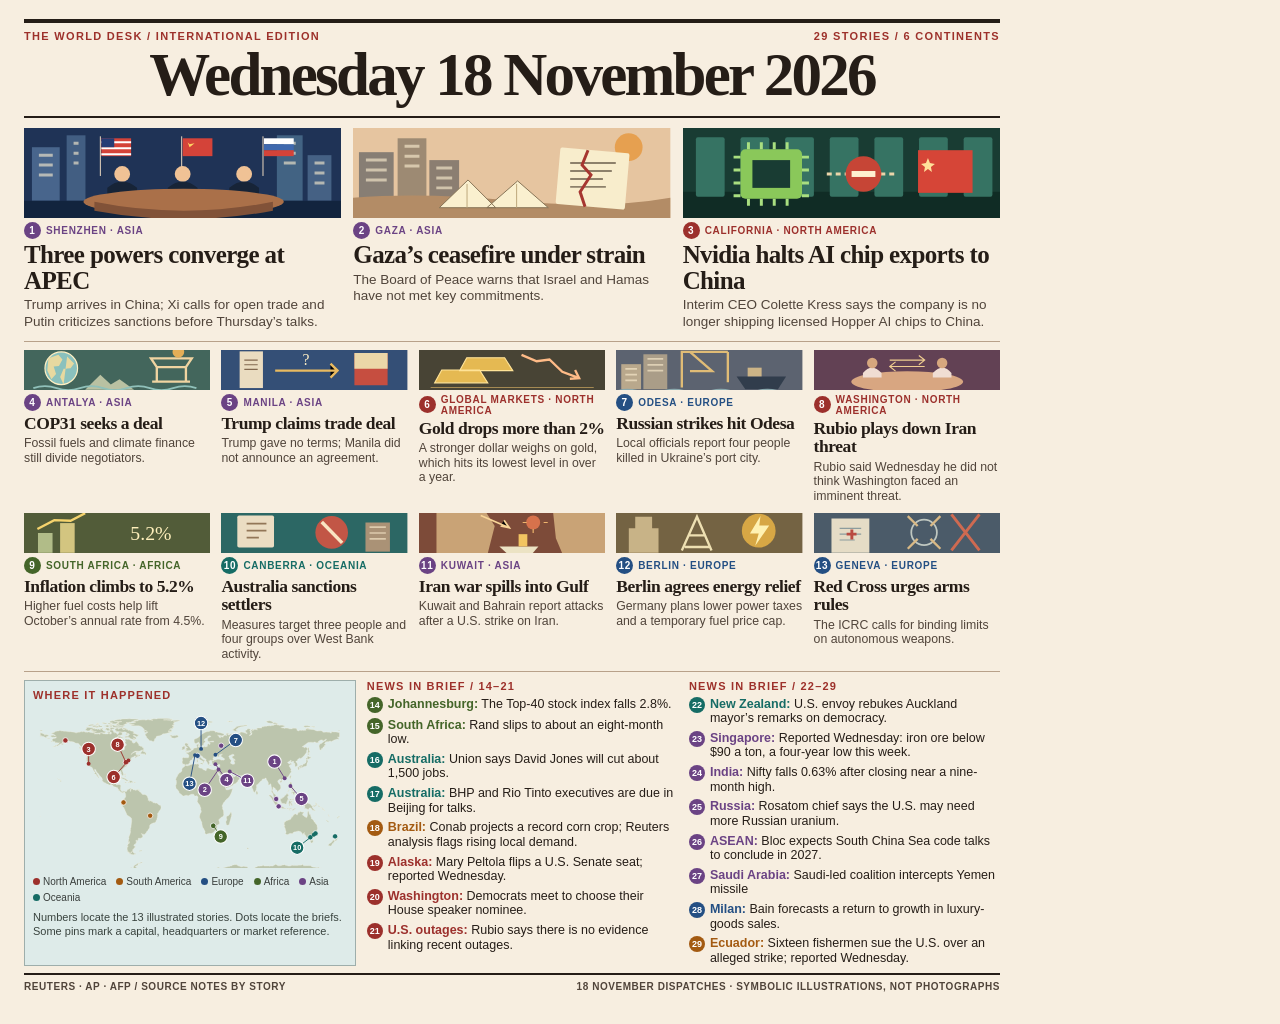
==== commit c00167f0: "Replace unsupported claims with archived Reuters reporting" ====
--- a/frontpage.html
+++ b/frontpage.html
@@ -2,10 +2,12 @@
 <html lang="en"><meta charset="utf-8"><meta name="viewport" content="width=1024"><title>The World Desk | 18 November 2026</title>
 <style>
 :root{--paper:#f7eee0;--ink:#251d17;--sub:#50443a;--rule:#b8a18a;--red:#9d312b}*{box-sizing:border-box}html,body{width:1024px;min-height:1024px;margin:0}body{padding:19px 24px 12px;background:var(--paper);color:var(--ink);font:14px Arial,sans-serif}h1,h2,p{margin:0}header{padding:7px 0 8px;border-top:4px solid var(--ink);border-bottom:2px solid var(--ink)}.strap,footer{display:flex;justify-content:space-between;text-transform:uppercase;font-weight:bold;letter-spacing:.12em;font-size:11px;color:var(--red)}h1,h2{font-family:Georgia,serif}h1{text-align:center;font-size:61px;line-height:1.08;letter-spacing:-.045em}.news{display:grid;gap:12px}.lead{grid-template-columns:repeat(3,minmax(0,1fr));margin-top:12px;padding-bottom:12px;border-bottom:1px solid var(--rule)}.mid{grid-template-columns:repeat(5,minmax(0,1fr));gap:11px;margin-top:10px;padding-bottom:11px;border-bottom:1px solid var(--rule)}article{min-width:0}article svg{display:block;width:100%;height:94px}.mid svg{height:40px}.meta{display:flex;align-items:center;gap:5px;margin:4px 0 3px;text-transform:uppercase;letter-spacing:.07em;font-size:10px;font-weight:800;color:var(--color)}.num{background:var(--color);color:white;display:inline-grid;place-items:center;min-width:17px;height:17px;border-radius:50%;font:bold 10px Arial;flex:none}article h2{font-size:26px;line-height:1.03;letter-spacing:-.025em}article p{font-size:14px;line-height:1.23;color:var(--sub);margin-top:4px}.mid h2{font-size:18px;line-height:1.06}.mid p{font-size:12.5px;line-height:1.19}.bottom{display:grid;grid-template-columns:34% 1fr 1fr;gap:11px;margin-top:10px}.label{font:bold 11px Arial;text-transform:uppercase;letter-spacing:.11em;color:var(--red);margin-bottom:5px}.map{background:#deebe9;padding:8px;border:1px solid #9eaeab;min-width:0;align-self:stretch}.atlas{position:relative;aspect-ratio:340/174;margin-top:7px}.atlas img,.atlas svg{position:absolute;width:100%;height:100%}.legend{display:flex;gap:5px 10px;flex-wrap:wrap;margin-top:8px;font-size:10px;color:#393e3c}.legend span{display:flex;align-items:center;gap:3px}.legend i{width:7px;height:7px;border-radius:50%;background:var(--color)}.map p{font-size:11px;line-height:1.25;color:#39433e;margin-top:8px}.briefs{list-style:none;margin:0;padding:0;display:grid;gap:5px}.briefs li{display:flex;gap:5px;align-items:flex-start;font-size:13px;line-height:1.16}.briefs .num{min-width:16px;height:16px;font-size:9px}.briefs strong{color:var(--color)}footer{margin-top:9px;padding-top:6px;border-top:2px solid var(--ink);letter-spacing:.055em;color:var(--sub);font-size:10px}
+/* Fit all reporting on the square canvas without clipping or hidden overflow. */
+.lead{margin-top:10px;padding-bottom:10px}.lead h2{font-size:25px}.lead p{font-size:13.5px}.lead svg{height:90px}.mid{gap:9px 11px;margin-top:8px;padding-bottom:9px}.mid h2{font-size:17.5px}.mid p{font-size:12.3px}.bottom{margin-top:8px}.briefs li{font-size:12.5px;line-height:1.17}footer{margin-top:7px}
 </style>
 <header><div class="strap"><span>The World Desk / International edition</span><span id="edition"></span></div><h1>Wednesday 18 November 2026</h1></header>
 <main><section class="news lead" aria-label="Lead stories"></section><section class="news mid" aria-label="Regional stories"></section>
-<section class="bottom"><aside class="map"><h2 class="label">Where it happened</h2><div class="atlas"><svg viewBox="0 0 340 174" role="img" aria-label="Story locations matching the numbered headlines"></svg></div><div class="legend"></div><p>Numbers locate the 13 illustrated stories. Dots locate the briefs. Some pins mark a national capital or corporate headquarters.</p></aside>
+<section class="bottom"><aside class="map"><h2 class="label">Where it happened</h2><div class="atlas"><svg viewBox="0 0 340 174" role="img" aria-label="Story locations matching the numbered headlines"></svg></div><div class="legend"></div><p>Numbers locate the 13 illustrated stories. Dots locate the briefs. Some pins mark a capital, headquarters or market reference.</p></aside>
 <section><h2 class="label">News in brief / 14–21</h2><ol class="briefs" id="brief-a"></ol></section><section><h2 class="label">News in brief / 22–29</h2><ol class="briefs" id="brief-b"></ol></section></section></main>
 <footer><span>Reuters · AP · AFP / Source notes by story</span><span>18 November dispatches · Symbolic illustrations, not photographs</span></footer>
 <script src="stories.js"></script><script src="illustrations.js"></script>
@@ -23,7 +25,7 @@
 all('#brief-b').innerHTML=stories.slice(21).map((s,j)=>brief(s,j+21)).join('');
 all('.legend').innerHTML=Object.values(regions).map(([n,c])=>`<span style="--color:${c}"><i></i>${n}</span>`).join('');
 const project=(lat,lon)=>[8+(lon+180)*.9,12+(83-lat)*1.06];
-const offsets=[[-11,-18],[-15,22],[0,-16],[12,17],[12,14],[-27,12],[22,-16],[-28,-12],[8,12],[-18,14],[19,10],[0,-28],[-6,31]];
+const offsets=[[-11,-18],[-15,22],[0,-16],[12,17],[12,14],[-16,18],[22,-16],[-9,-19],[8,12],[-18,14],[19,10],[0,-28],[-6,31]];
 const pins=stories.map((s,i)=>{
  const [x,y]=project(s[2],s[3]),color=regions[s[1]][1];
  if(i>=13)return `<circle cx="${x}" cy="${y}" r="2.9" fill="${color}" stroke="#fff" stroke-width=".8"><title>${i+1} ${s[0]}</title></circle>`;
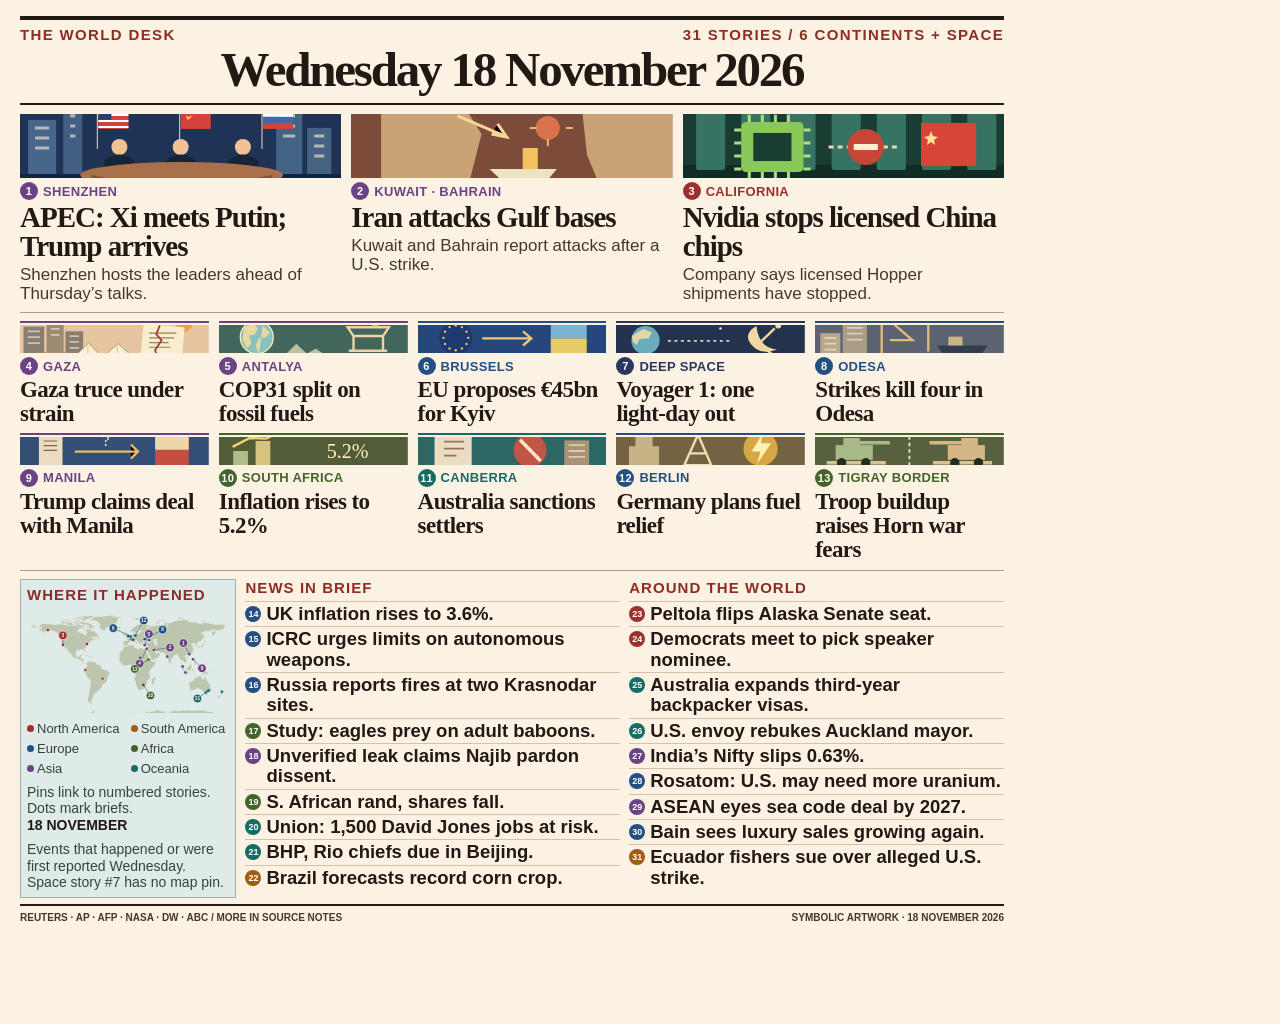
==== commit 38060cc9: "Prepare World Desk R3 edition" ====
--- a/frontpage.html
+++ b/frontpage.html
@@ -5,28 +5,33 @@
 /* Fit all reporting on the square canvas without clipping or hidden overflow. */
 .lead{margin-top:10px;padding-bottom:10px}.lead h2{font-size:25px}.lead p{font-size:13.5px}.lead svg{height:90px}.mid{gap:9px 11px;margin-top:8px;padding-bottom:9px}.mid h2{font-size:17.5px}.mid p{font-size:12.3px}.bottom{margin-top:8px}.briefs li{font-size:12.5px;line-height:1.17}footer{margin-top:7px}
 </style>
-<header><div class="strap"><span>The World Desk / International edition</span><span id="edition"></span></div><h1>Wednesday 18 November 2026</h1></header>
+<link rel="stylesheet" href="edition.css">
+<body>
+<header><div class="strap"><span>The World Desk</span><span id="edition"></span></div><h1>Wednesday 18 November 2026</h1></header>
 <main><section class="news lead" aria-label="Lead stories"></section><section class="news mid" aria-label="Regional stories"></section>
-<section class="bottom"><aside class="map"><h2 class="label">Where it happened</h2><div class="atlas"><svg viewBox="0 0 340 174" role="img" aria-label="Story locations matching the numbered headlines"></svg></div><div class="legend"></div><p>Numbers locate the 13 illustrated stories. Dots locate the briefs. Some pins mark a capital, headquarters or market reference.</p></aside>
-<section><h2 class="label">News in brief / 14–21</h2><ol class="briefs" id="brief-a"></ol></section><section><h2 class="label">News in brief / 22–29</h2><ol class="briefs" id="brief-b"></ol></section></section></main>
-<footer><span>Reuters · AP · AFP / Source notes by story</span><span>18 November dispatches · Symbolic illustrations, not photographs</span></footer>
+<section class="bottom"><aside class="map"><h2 class="label">Where it happened</h2><div class="atlas"><svg viewBox="0 0 340 174" role="img" aria-label="Story locations matching the numbered headlines"></svg></div><div class="legend"></div><p>Pins link to numbered stories. Dots mark briefs.</p><div class="map-note"><b>18 NOVEMBER</b><p>Events that happened or were first reported Wednesday. Space story #7 has no map pin.</p></div></aside>
+<section><h2 class="label">News in brief</h2><ol class="briefs" id="brief-a"></ol></section><section><h2 class="label">Around the world</h2><ol class="briefs" id="brief-b"></ol></section></section></main>
+<footer><span>Reuters · AP · AFP · NASA · DW · ABC / More in source notes</span><span>Symbolic artwork · 18 November 2026</span></footer>
 <script src="stories.js"></script><script src="illustrations.js"></script>
 <script>
-const regions={NA:['North America','#9c302c'],SA:['South America','#a35a11'],EU:['Europe','#244f83'],AF:['Africa','#446529'],AS:['Asia','#6b4384'],OC:['Oceania','#166c65']};
+document.body.classList.toggle('open', new URLSearchParams(location.search).has('open'));
+const regions={NA:['North America','#9c302c'],SA:['South America','#a35a11'],EU:['Europe','#244f83'],AF:['Africa','#446529'],AS:['Asia','#6b4384'],OC:['Oceania','#166c65'],SP:['Space','#29375e']};
 const all=document.querySelector.bind(document);
 const place=(s)=>`style="--color:${regions[s[1]][1]}"`;
 const badge=(i)=>`<span class="num">${i+1}</span>`;
-function article(s,i){return `<article ${place(s)}>${artwork(s[6],i<3)}<div class="meta">${badge(i)}${s[0]} · ${regions[s[1]][0]}</div><h2>${s[4]}</h2><p>${s[5]}</p></article>`;}
-function brief(s,i){return `<li ${place(s)}>${badge(i)}<span><strong>${s[0]}:</strong> ${s[4]}</span></li>`;}
-all('#edition').textContent=`${stories.length} stories / ${new Set(stories.map(s=>s[1])).size} continents`;
+function article(s,i){return `<article ${place(s)}>${artwork(s[6],i<3)}<div class="meta">${badge(i)}${s[0]}</div><h2>${s[4]}</h2><p>${s[5]}</p></article>`;}
+function brief(s,i){return `<li ${place(s)}>${badge(i)}<span>${s[4]}</span></li>`;}
+all('#edition').textContent=`${stories.length} stories / 6 continents + space`;
 all('.lead').innerHTML=stories.slice(0,3).map(article).join('');
 all('.mid').innerHTML=stories.slice(3,13).map((s,j)=>article(s,j+3)).join('');
-all('#brief-a').innerHTML=stories.slice(13,21).map((s,j)=>brief(s,j+13)).join('');
-all('#brief-b').innerHTML=stories.slice(21).map((s,j)=>brief(s,j+21)).join('');
-all('.legend').innerHTML=Object.values(regions).map(([n,c])=>`<span style="--color:${c}"><i></i>${n}</span>`).join('');
+const breaks=13+Math.ceil((stories.length-13)/2);
+all('#brief-a').innerHTML=stories.slice(13,breaks).map((s,j)=>brief(s,j+13)).join('');
+all('#brief-b').innerHTML=stories.slice(breaks).map((s,j)=>brief(s,j+breaks)).join('');
+all('.legend').innerHTML=Object.values(regions).slice(0,6).map(([n,c])=>`<span style="--color:${c}"><i></i>${n}</span>`).join('');
 const project=(lat,lon)=>[8+(lon+180)*.9,12+(83-lat)*1.06];
-const offsets=[[-11,-18],[-15,22],[0,-16],[12,17],[12,14],[-16,18],[22,-16],[-9,-19],[8,12],[-18,14],[19,10],[0,-28],[-6,31]];
+const offsets=[[-10,-19],[27,-4],[0,-16],[-12,25],[7,-19],[-29,-14],[0,0],[30,-16],[15,15],[12,18],[-18,13],[14,-25],[-23,16]];
 const pins=stories.map((s,i)=>{
+ if(s[7] === false)return ''; // Space or global policy without one meaningful map pin.
  const [x,y]=project(s[2],s[3]),color=regions[s[1]][1];
  if(i>=13)return `<circle cx="${x}" cy="${y}" r="2.9" fill="${color}" stroke="#fff" stroke-width=".8"><title>${i+1} ${s[0]}</title></circle>`;
  const [dx,dy]=offsets[i], bx=x+dx,by=y+dy;
@@ -34,4 +39,5 @@
 });
 all('.atlas svg').innerHTML="<rect width=\"340\" height=\"174\" fill=\"#deebe9\"/><g fill=\"#bcc5ad\" stroke=\"#f2efdc\" stroke-width=\".35\"><path d=\"M116.39,184.82L116.12,185.36L115.86,185.84L113.97,185.69L111.96,185.76L110.83,185.40L110.83,185.36L110.34,185.05L112.37,185.09L114.31,185.20L114.97,184.76L115.45,184.39L116.39,184.82Z\"/><path d=\"M26.71,184.25L24.99,184.39L23.80,184.02L23.28,183.64L23.24,183.58L22.66,183.29L22.66,183.29L23.20,182.90L24.88,183.06L25.78,183.40L26.47,183.77L26.71,184.25Z\"/><path d=\"M129.36,182.71L130.47,183.17L130.86,183.81L130.96,184.27L131.00,184.81L129.61,185.14L128.14,185.41L126.45,185.66L124.57,185.87L122.43,185.80L121.25,185.45L121.41,185.02L123.33,184.72L124.11,184.37L124.67,183.91L125.08,183.52L125.62,183.15L126.21,182.71L126.21,182.71L126.66,182.71L128.00,182.48L129.36,182.71Z\"/><path d=\"M60.91,177.89L62.07,178.06L63.15,177.87L62.64,178.24L61.79,178.51L60.54,178.43L59.64,178.06L59.64,178.06L59.83,177.70L60.91,177.89Z\"/><path d=\"M57.00,177.87L58.37,178.29L57.84,178.24L56.68,178.14L55.45,177.85L55.45,177.85L56.10,177.62L57.00,177.87Z\"/><path d=\"M80.92,176.23L81.90,176.37L82.89,176.25L83.42,176.85L82.71,176.77L81.62,176.81L80.51,176.77L79.29,176.83L78.38,176.62L77.90,176.19L77.90,176.19L78.47,176.00L79.61,176.15L80.92,176.23Z\"/><path d=\"M108.39,175.19L108.50,175.67L108.34,176.09L108.09,176.48L107.04,176.63L106.03,176.83L104.85,176.81L105.29,176.40L104.23,176.54L103.23,176.69L102.54,176.38L102.49,175.94L103.48,175.53L103.48,175.53L104.09,175.40L105.13,175.44L105.40,174.90L105.45,174.51L105.43,173.66L105.94,173.16L106.77,172.99L107.25,173.39L107.46,173.78L107.85,174.26L108.15,174.72L108.39,175.19Z\"/><path d=\"M117.25,167.98L116.86,168.21L116.19,168.04L115.45,168.15L114.83,168.40L114.18,168.67L113.74,168.98L113.62,169.39L113.67,169.79L114.09,170.14L113.47,170.39L112.63,170.47L112.14,170.83L111.61,171.16L111.04,171.62L110.90,172.01L111.22,172.45L111.69,172.78L112.44,173.03L113.12,173.36L113.49,173.78L113.69,174.17L113.95,174.59L114.37,174.94L114.64,175.33L114.76,176.31L115.03,176.71L115.10,177.12L115.38,177.54L115.26,178.10L114.76,178.53L114.23,178.89L113.03,179.03L112.63,179.41L112.08,179.76L110.73,180.15L109.53,180.32L108.40,180.55L107.18,180.78L106.46,181.21L105.01,181.25L103.43,181.21L102.00,181.30L100.48,181.30L100.77,181.71L102.14,181.90L103.15,182.19L103.71,182.56L102.70,182.89L101.15,182.79L99.87,183.06L99.81,183.50L99.78,183.91L100.84,184.27L101.03,184.66L102.18,185.06L104.08,185.22L105.70,185.51L106.99,185.84L108.63,186.18L110.87,186.34L113.07,186.63L114.60,186.95L116.28,187.30L117.16,187.80L117.60,188.19L118.69,187.82L120.17,187.51L121.74,187.17L123.61,186.90L125.21,186.61L127.45,186.59L129.66,186.74L131.47,186.99L132.05,186.53L133.31,186.22L135.58,186.20L137.36,185.97L139.05,185.74L140.92,185.60L142.91,185.41L144.31,185.14L143.67,184.76L143.28,184.39L143.28,184.00L141.54,184.04L139.69,184.20L137.92,184.20L137.68,183.81L137.80,183.02L138.21,182.79L139.49,182.54L141.01,182.29L142.10,181.98L143.19,181.67L144.01,181.25L145.24,181.07L146.46,180.92L147.07,180.84L148.47,180.80L149.79,180.65L150.90,180.44L151.99,180.19L152.98,179.95L154.23,179.61L155.02,179.26L155.87,178.95L156.13,178.53L155.18,178.28L155.50,177.85L156.10,177.52L157.03,177.31L158.02,177.06L158.94,176.73L159.64,176.31L160.08,175.81L160.73,175.52L161.81,175.58L162.25,175.94L163.33,175.98L163.36,175.58L163.82,175.17L164.79,175.27L165.02,175.67L166.09,175.73L167.26,175.54L168.38,175.42L169.41,175.48L169.79,175.92L170.78,175.56L171.70,175.38L172.72,175.23L173.73,175.09L174.64,174.84L175.65,174.67L176.42,174.44L176.97,174.07L177.64,174.34L178.57,174.19L179.22,174.69L179.74,175.06L180.76,174.86L181.16,174.44L182.08,174.15L183.26,174.21L183.61,174.61L184.35,174.21L185.32,174.09L186.38,174.05L187.33,174.07L188.34,174.19L189.31,174.25L189.73,174.61L190.31,174.92L191.30,174.73L192.36,174.69L193.38,174.69L194.38,174.67L195.28,174.52L196.24,174.40L197.03,174.11L197.87,173.92L198.79,173.82L199.48,173.53L199.97,172.95L200.48,172.59L201.42,172.76L201.77,173.13L202.55,173.38L203.48,173.30L204.11,173.67L204.78,173.94L205.70,173.69L206.02,173.24L206.83,173.05L207.76,172.70L208.64,172.55L209.70,172.34L210.41,172.11L211.15,171.87L211.85,171.64L212.70,171.76L213.51,171.39L214.09,171.10L214.94,171.12L215.68,170.87L215.85,170.49L216.61,170.20L217.35,170.00L218.25,169.83L219.08,169.75L219.87,169.81L220.72,169.91L221.44,170.20L221.53,170.66L222.32,171.01L222.87,171.30L223.95,171.43L224.54,171.72L225.29,172.01L226.15,172.07L226.87,171.87L227.65,171.43L228.49,171.66L229.37,171.78L230.22,171.91L231.10,171.99L232.00,171.99L232.74,173.09L232.71,173.36L232.60,173.84L231.74,174.11L231.03,174.50L231.15,174.92L232.16,174.90L232.04,175.31L231.58,175.71L231.15,176.14L231.84,176.48L232.88,176.58L233.92,176.39L234.42,175.98L234.72,175.58L235.21,175.25L235.77,174.94L236.00,174.57L236.48,174.05L237.04,173.94L238.06,173.90L238.96,173.78L239.88,173.61L240.32,173.20L240.59,172.80L241.20,172.41L242.08,172.14L242.84,171.93L243.34,171.57L243.85,171.39L244.50,171.22L245.40,171.33L246.21,171.22L247.09,171.10L248.08,171.16L248.73,170.87L249.19,170.16L249.52,170.45L249.95,170.95L250.70,171.16L251.57,171.24L252.43,171.12L253.35,171.20L254.19,171.22L254.76,171.12L255.52,171.18L256.20,171.41L257.01,171.26L257.98,171.26L258.81,171.12L259.75,171.26L260.35,170.91L260.80,170.56L261.42,170.27L262.55,169.48L263.13,169.62L263.82,169.91L264.42,170.29L265.56,170.93L266.44,170.95L267.27,170.95L268.24,170.83L269.21,170.68L269.95,170.39L270.57,170.08L271.57,170.04L272.24,169.81L272.95,170.02L273.41,170.35L274.04,170.68L275.03,170.64L275.65,170.91L276.72,171.18L277.85,171.28L278.78,171.20L279.49,170.87L280.09,170.54L280.90,170.45L281.71,170.60L282.64,170.70L283.49,170.54L284.30,170.54L285.09,170.64L285.92,170.74L286.73,170.56L287.70,170.39L288.62,170.35L289.64,170.35L290.47,170.25L291.28,170.16L291.53,169.64L291.56,169.21L292.13,169.50L292.29,169.98L292.59,170.41L292.96,170.76L293.71,170.95L294.74,170.89L295.92,170.87L296.73,170.81L297.91,170.81L298.76,170.79L299.94,170.83L300.94,170.91L301.58,171.24L301.40,171.64L301.98,171.95L302.95,172.20L303.96,172.47L305.12,172.65L306.34,172.82L307.25,172.99L308.27,173.01L308.86,172.65L309.65,172.95L310.34,173.28L311.13,173.53L312.22,173.63L313.26,173.76L313.70,174.17L314.73,174.42L315.41,174.79L316.42,174.96L317.46,174.94L318.43,175.00L319.50,174.98L320.58,175.06L321.58,175.21L322.52,175.46L323.45,175.67L324.09,175.98L323.98,176.39L323.50,176.77L323.10,177.25L322.78,177.62L322.36,178.06L321.18,178.22L320.65,178.60L319.49,178.82L319.08,179.24L318.46,179.63L317.81,179.97L317.44,180.40L317.21,180.80L317.12,181.27L317.14,181.67L317.65,182.08L317.85,182.48L318.27,182.85L319.94,183.00L320.30,183.46L318.67,183.62L317.30,183.85L315.59,183.89L314.83,184.49L314.67,184.99L314.29,185.39L313.81,185.78L315.01,186.14L315.47,186.57L316.24,186.97L317.33,187.32L318.59,187.65L319.94,187.98L322.01,188.32L322.46,188.84L325.06,189.06L325.23,189.14L325.90,189.46L328.39,189.19L330.45,189.52L332.00,189.78L332.00,195.38L8.00,195.38L8.00,189.78L8.05,189.78L8.85,189.17L10.47,189.50L10.57,189.46L10.82,189.37L11.13,189.27L11.39,189.17L11.52,189.13L11.66,189.13L11.75,189.14L13.06,189.59L14.20,189.14L14.40,189.08L17.04,188.90L17.90,189.14L18.32,189.27L19.68,189.62L22.24,189.89L24.26,190.23L27.74,190.48L30.33,190.19L34.15,190.39L36.32,190.73L38.70,190.41L41.20,190.12L41.40,189.62L37.85,189.58L34.95,189.33L34.19,188.92L31.77,188.69L31.93,188.21L32.27,187.78L32.60,187.38L32.42,186.95L30.93,186.65L30.24,186.28L28.85,185.95L31.03,186.01L33.11,185.84L34.42,186.20L36.02,185.89L37.50,185.49L38.22,185.14L37.91,184.70L36.74,184.41L35.42,184.10L33.57,184.04L31.95,183.89L30.20,183.79L29.62,183.39L28.46,183.06L27.75,182.69L27.47,181.48L27.91,181.59L28.72,181.92L30.20,181.81L31.63,181.67L32.37,182.13L33.80,182.02L35.00,181.79L36.13,181.50L37.15,181.15L38.51,181.05L38.47,180.65L38.15,180.26L38.42,179.88L39.58,179.70L40.11,180.05L41.49,179.84L42.53,179.57L43.81,179.55L45.03,179.45L46.24,179.20L47.21,178.97L48.31,178.74L49.01,178.80L49.63,178.89L50.97,178.74L52.17,178.93L53.40,178.91L54.58,178.76L55.80,178.87L57.14,178.97L58.39,178.93L59.69,178.95L61.03,178.97L62.27,178.93L63.18,178.62L64.28,178.45L65.41,178.68L66.48,178.49L67.45,178.12L68.03,178.45L68.35,178.82L68.93,179.18L69.87,178.87L70.94,179.26L72.16,179.38L73.20,179.68L74.47,179.61L75.61,179.43L76.97,179.47L78.19,179.61L79.42,179.80L79.89,179.34L79.31,178.99L78.87,178.62L77.71,178.53L77.20,178.14L77.00,177.74L76.69,176.95L77.37,177.10L78.56,177.16L79.72,177.10L80.78,177.27L81.69,177.58L82.08,177.95L83.30,178.01L84.46,177.87L85.69,177.66L86.80,177.54L87.72,177.79L88.92,177.70L89.70,176.89L90.42,177.37L91.46,177.56L92.59,177.45L93.33,177.87L94.51,177.91L95.60,178.03L96.68,178.26L97.38,177.87L97.73,177.49L98.63,177.91L99.87,177.81L100.78,178.03L101.40,178.39L102.60,178.28L103.53,178.06L104.45,177.79L105.54,177.64L106.81,177.52L107.96,177.37L108.84,177.14L109.37,176.81L109.58,176.35L109.47,175.92L109.19,175.50L108.87,175.09L108.59,174.67L108.36,174.30L108.31,173.88L108.40,173.47L108.82,173.07L109.17,172.63L109.31,172.22L109.14,171.76L109.03,171.35L109.47,170.87L109.97,170.56L110.55,170.16L111.17,169.83L111.89,169.52L112.24,169.06L112.73,168.77L113.30,168.50L114.16,168.44L114.73,168.11L115.36,167.90L116.10,167.77L116.75,167.50L117.26,167.17L117.97,167.05L118.50,167.32L118.16,167.67L117.25,167.98Z\"/><path d=\"M109.03,157.06L110.19,157.70L111.45,157.96L111.05,158.49L110.19,158.55L109.74,158.17L109.44,158.60L108.67,158.93L107.69,158.81L107.04,158.49L106.09,158.34L104.96,157.74L104.04,157.17L102.80,155.99L103.55,156.21L104.81,156.92L106.00,157.30L106.47,156.81L106.76,156.09L107.59,155.65L108.23,155.77L108.23,155.77L108.58,156.27L109.03,157.06Z\"/><path d=\"M117.31,154.15L118.03,154.62L117.76,154.99L116.54,155.31L116.14,154.94L115.37,155.42L114.92,154.94L116.00,154.31L116.77,154.57L117.31,154.15Z\"/><path d=\"M233.25,152.67L231.87,152.74L231.85,152.18L231.98,151.74L232.04,151.52L232.62,151.86L233.47,151.99L233.50,152.19L233.25,152.67Z\"/><path d=\"M300.86,143.22L301.73,143.59L302.22,143.44L302.92,143.24L303.46,143.31L303.52,144.57L303.22,144.93L303.12,145.78L302.81,145.49L302.18,146.23L302.00,146.18L301.44,146.14L300.89,145.24L300.77,144.54L300.25,143.61L300.27,143.13L300.86,143.22Z\"/><path d=\"M325.72,143.35L325.92,143.79L326.56,143.36L326.82,143.81L326.82,144.26L326.49,144.75L325.90,145.53L325.44,145.95L325.77,146.46L325.08,146.48L324.31,146.88L324.07,147.57L323.56,148.64L322.85,149.12L322.40,149.42L321.57,149.40L320.99,149.05L320.01,148.97L319.86,148.58L320.34,147.80L321.47,146.75L322.05,146.55L322.70,146.15L323.47,145.59L324.01,145.04L324.41,144.25L324.75,143.99L324.89,143.39L325.52,142.90L325.72,143.35Z\"/><path d=\"M327.15,138.31L327.80,139.42L327.82,138.70L328.23,138.99L328.36,139.79L329.09,140.13L329.69,140.22L330.21,139.81L330.67,139.94L330.45,140.88L330.17,141.50L329.49,141.47L329.25,141.80L329.33,142.25L329.20,142.45L328.86,143.02L328.41,143.75L327.72,144.17L327.56,143.89L327.19,143.74L327.70,142.87L327.41,142.28L326.44,141.86L326.47,141.48L327.12,141.11L327.27,140.29L327.23,139.60L326.86,138.89L326.89,138.71L326.46,138.27L325.75,137.33L325.37,136.58L325.71,136.50L326.20,137.09L326.90,137.36L327.15,138.31Z\"/><path d=\"M320.41,123.47L320.07,123.72L319.57,123.44L318.93,122.96L318.35,122.40L317.75,121.65L317.63,121.29L318.01,121.31L318.52,121.67L318.91,122.03L319.20,122.32L319.94,122.98L320.41,123.47Z\"/><path d=\"M330.54,118.36L330.85,118.67L330.70,119.22L330.14,119.37L329.64,119.23L329.56,118.77L329.90,118.40L330.31,118.54L330.54,118.36Z\"/><path d=\"M331.43,117.79L330.85,118.01L330.74,117.62L331.19,117.40L331.47,117.34L332.00,117.01L332.00,117.53L331.43,117.79Z\"/><path d=\"M8.07,117.47L8.00,117.53L8.00,117.01L8.19,116.96L8.07,117.47Z\"/><path d=\"M321.06,117.43L320.76,117.57L320.46,117.11L320.50,116.83L321.06,117.43Z\"/><path d=\"M320.40,115.81L320.54,116.66L320.30,116.53L320.11,116.59L319.98,116.30L319.97,115.48L320.40,115.81Z\"/><path d=\"M215.05,114.35L215.20,115.62L215.43,116.12L215.34,116.63L215.18,116.94L214.87,116.32L214.71,116.63L214.88,117.42L214.80,117.87L214.55,118.11L214.49,119.01L214.14,120.25L213.69,121.71L213.14,123.71L212.79,125.19L212.39,126.42L211.65,126.67L210.87,127.12L210.35,126.85L209.64,126.47L209.39,125.91L209.33,124.97L209.01,124.12L208.93,123.36L209.09,122.60L209.50,122.41L209.51,122.06L209.94,121.26L210.02,120.58L209.81,120.08L209.64,119.41L209.57,118.43L209.88,117.84L210.00,117.17L210.45,117.13L210.95,116.91L211.29,116.72L211.68,116.71L212.19,116.10L212.93,115.45L213.20,114.92L213.08,114.46L213.46,114.59L213.96,113.85L213.98,113.22L214.28,112.74L214.59,113.20L214.83,113.65L215.05,114.35Z\"/><path d=\"M299.21,114.57L299.53,115.40L300.11,115.00L300.41,115.45L300.84,115.86L300.74,116.33L300.94,117.24L301.07,117.77L301.30,117.90L301.54,118.81L301.46,119.36L301.75,120.08L302.72,120.63L303.36,121.13L303.96,121.59L303.85,121.85L304.36,122.52L304.71,123.66L305.07,123.43L305.43,123.89L305.65,123.73L305.81,124.85L306.45,125.50L306.87,125.91L307.57,126.76L307.82,127.62L307.85,128.22L307.78,128.88L308.21,129.78L308.16,130.71L308.01,131.21L307.76,132.15L307.78,132.76L307.60,133.52L307.21,134.48L306.54,135.00L306.21,135.82L305.91,136.35L305.64,137.26L305.30,137.79L305.07,138.59L304.95,139.32L305.00,139.65L304.48,140.02L303.47,140.06L302.64,140.49L302.23,140.90L301.69,141.36L300.94,140.89L300.39,140.70L300.53,140.15L300.04,140.35L299.25,141.12L298.47,140.83L297.96,140.66L297.45,140.59L296.57,140.28L295.99,139.63L295.83,138.82L295.62,138.29L295.17,137.86L294.31,137.73L294.60,137.21L294.39,136.43L293.95,137.16L293.15,137.36L293.62,136.77L293.75,136.16L294.10,135.64L294.03,134.85L293.30,135.76L292.73,136.12L292.39,136.96L291.69,136.53L291.72,135.96L291.15,135.20L290.68,134.80L290.85,134.55L289.69,133.91L289.06,133.88L288.19,133.37L286.58,133.47L285.42,133.85L284.39,134.20L283.53,134.13L282.58,134.67L281.80,134.92L281.63,135.47L281.29,135.90L280.53,135.93L279.96,136.02L279.17,135.83L278.52,135.95L277.90,135.99L277.37,136.56L277.11,136.51L276.66,136.81L276.22,137.15L275.57,137.11L274.96,137.11L274.01,136.43L273.52,136.23L273.54,135.62L273.99,135.48L274.14,135.24L274.11,134.85L274.22,134.12L274.12,133.49L273.64,132.42L273.50,131.81L273.54,131.21L273.18,130.52L273.15,130.21L272.76,129.79L272.64,128.95L272.13,128.12L272.01,127.66L272.40,128.12L272.10,127.14L272.54,127.45L272.81,127.86L272.79,127.31L272.35,126.48L272.26,126.15L272.05,125.83L272.15,125.21L272.34,124.95L272.46,124.42L272.36,123.80L272.73,123.04L272.80,123.85L273.18,123.12L273.91,122.76L274.35,122.31L275.04,121.92L275.45,121.84L275.70,121.97L276.41,121.58L276.95,121.46L277.09,121.23L277.33,121.13L277.82,121.16L278.77,120.84L279.26,120.37L279.49,119.81L280.02,119.27L280.06,118.85L280.08,118.27L280.71,117.37L281.09,118.28L281.47,118.07L281.15,117.57L281.44,117.06L281.83,117.29L281.94,116.48L282.43,115.96L282.65,115.54L283.10,115.36L283.12,115.06L283.51,115.19L283.53,114.92L283.92,114.77L284.36,114.63L285.02,115.11L285.52,115.74L286.09,115.75L286.66,115.85L286.47,115.27L286.90,114.42L287.31,114.14L287.17,113.87L287.56,113.27L288.10,112.89L288.56,113.02L289.32,112.82L289.30,112.28L288.64,111.93L289.12,111.78L289.72,112.04L290.20,112.47L290.95,112.74L291.21,112.64L291.77,112.96L292.29,112.66L292.63,112.75L292.84,112.55L293.26,113.07L293.02,113.64L292.67,114.07L292.37,114.10L292.47,114.53L292.21,115.06L291.89,115.58L291.95,115.88L292.67,116.46L293.36,116.80L293.82,117.17L294.47,117.80L294.73,117.80L295.20,118.07L295.33,118.39L296.19,118.75L296.79,118.39L296.96,117.82L297.15,117.35L297.26,116.77L297.53,115.93L297.41,115.42L297.47,115.11L297.37,114.50L297.49,113.70L297.66,113.49L297.52,113.13L297.74,112.57L297.91,111.99L297.93,111.69L298.26,111.29L298.52,111.81L298.58,112.47L298.80,112.60L298.84,113.05L299.17,113.58L299.24,114.18L299.21,114.57Z\"/><path d=\"M315.91,111.09L316.16,111.46L315.53,111.45L315.19,110.80L315.73,111.05L315.91,111.09Z\"/><path d=\"M278.64,110.83L278.27,110.85L277.07,110.11L277.91,109.90L278.38,110.23L278.70,110.55L278.64,110.83Z\"/><path d=\"M314.77,110.45L314.42,110.47L313.86,110.36L313.68,110.20L313.73,109.78L314.33,109.94L314.62,110.17L314.77,110.45Z\"/><path d=\"M315.51,110.16L315.38,110.35L314.71,109.43L314.52,108.80L314.83,108.80L315.15,109.65L315.51,110.16Z\"/><path d=\"M281.99,110.73L281.22,110.96L281.11,110.83L281.20,110.47L281.58,109.83L282.47,109.41L282.58,109.16L283.35,108.92L283.98,108.88L284.26,108.75L284.60,108.88L284.27,109.17L283.33,109.63L282.58,109.94L281.99,110.73Z\"/><path d=\"M276.11,108.56L276.43,108.84L276.99,108.76L277.21,109.21L276.17,109.42L275.55,109.56L275.07,109.55L275.38,108.94L275.87,108.94L276.11,108.56Z\"/><path d=\"M280.61,108.56L280.48,109.15L279.13,109.45L277.93,109.32L277.93,108.93L278.64,108.71L279.21,109.03L279.81,108.95L280.61,108.56Z\"/><path d=\"M313.89,108.82L313.93,109.03L313.22,108.58L312.73,108.20L312.39,107.85L312.52,107.74L312.94,107.99L313.68,108.48L313.89,108.82Z\"/><path d=\"M311.78,107.77L311.61,107.83L311.21,107.59L310.84,107.15L310.89,106.98L311.43,107.42L311.78,107.77Z\"/><path d=\"M267.76,107.16L269.49,107.27L269.68,106.83L271.35,107.34L271.68,108.03L273.03,108.22L274.13,108.85L273.11,109.26L272.12,108.83L271.30,108.86L270.37,108.78L269.53,108.59L268.48,108.19L267.82,108.08L267.45,108.21L265.81,107.78L265.65,107.32L264.83,107.24L265.45,106.23L266.54,106.29L267.26,106.71L267.64,106.79L267.76,107.16Z\"/><path d=\"M291.25,106.57L290.79,107.29L290.70,106.49L290.86,106.11L291.05,105.75L291.25,106.06L291.25,106.57Z\"/><path d=\"M310.29,107.21L310.04,107.32L309.65,106.91L309.26,106.23L309.06,105.43L309.19,105.32L309.28,105.64L309.56,105.88L309.99,106.55L310.42,106.91L310.29,107.21Z\"/><path d=\"M306.78,105.79L306.31,105.87L306.17,106.17L305.68,106.43L305.22,106.68L304.74,106.68L304.00,106.37L303.49,106.07L303.56,105.74L304.37,105.90L304.86,105.82L305.00,105.31L305.13,105.28L305.21,105.84L305.73,105.76L305.98,105.40L306.48,105.02L306.38,104.40L306.92,104.38L307.10,104.55L307.09,105.14L306.78,105.79Z\"/><path d=\"M284.52,103.65L284.19,104.00L283.57,103.80L283.39,103.35L284.30,103.30L284.52,103.65Z\"/><path d=\"M287.42,103.26L287.75,104.07L286.99,103.63L286.24,103.54L285.73,103.61L285.11,103.58L285.32,102.99L286.43,102.95L287.42,103.26Z\"/><path d=\"M307.83,104.75L307.54,105.03L307.37,104.41L307.17,104.00L306.76,103.65L306.25,103.20L305.60,102.89L305.85,102.63L306.33,102.93L306.64,103.16L307.02,103.41L307.38,103.86L307.72,104.20L307.83,104.75Z\"/><path d=\"M290.73,101.20L290.98,102.92L291.91,103.55L292.66,102.43L293.70,101.79L294.50,101.78L295.27,102.15L295.93,102.53L296.90,102.74L298.46,103.47L300.13,104.07L300.75,104.62L301.25,105.15L301.38,105.77L302.88,106.43L303.10,106.99L302.27,107.10L302.47,107.81L303.28,108.51L303.86,109.63L304.38,109.60L304.34,110.07L305.03,110.25L304.76,110.45L305.72,110.89L305.62,111.20L305.03,111.27L304.80,111.00L304.03,110.88L303.12,110.72L302.42,110.04L301.91,109.46L301.44,108.53L300.27,108.07L299.51,108.37L298.96,108.72L299.07,109.50L298.37,109.87L297.86,109.69L296.93,109.64L296.13,108.77L295.21,108.56L294.99,108.86L293.85,108.90L294.24,108.03L294.80,107.74L294.57,106.59L294.14,105.70L292.39,104.80L291.65,104.71L290.30,103.73L290.03,104.25L289.69,104.34L289.48,103.95L289.48,103.49L288.79,102.97L289.76,102.59L290.40,102.61L290.33,102.33L289.01,102.33L288.65,101.69L287.85,101.50L287.47,100.97L288.68,100.72L289.14,100.37L290.59,100.81L290.73,101.20Z\"/><path d=\"M282.72,98.47L281.99,99.53L281.32,99.73L280.45,99.52L278.95,99.58L278.16,99.73L278.04,100.53L278.84,101.47L279.33,100.99L281.01,100.63L280.93,101.12L280.54,100.97L280.15,101.59L279.36,102.00L280.21,103.36L280.04,103.72L280.85,104.94L280.85,105.64L280.37,105.95L280.01,105.58L280.45,104.71L279.56,105.12L279.34,104.83L279.46,104.42L278.81,103.80L278.88,102.77L278.27,103.09L278.35,104.32L278.39,105.84L277.82,105.99L277.43,105.68L277.69,104.71L277.55,103.68L277.17,103.68L276.89,102.95L277.26,102.26L277.39,101.41L277.84,99.82L278.03,99.38L278.80,98.59L279.50,98.91L280.63,99.05L281.67,99.01L282.56,98.24L282.72,98.47Z\"/><path d=\"M285.82,98.78L285.77,99.71L285.31,99.60L285.17,100.25L285.54,100.81L285.29,100.93L284.93,100.26L284.66,98.91L284.84,98.06L285.14,97.67L285.20,98.25L285.74,98.35L285.82,98.78Z\"/><path d=\"M265.24,106.18L264.24,106.21L263.48,105.32L262.33,104.45L261.94,103.81L261.26,102.95L260.81,102.15L260.13,100.67L259.34,99.79L259.07,98.87L258.74,98.05L257.93,97.38L257.46,96.47L256.78,95.88L255.84,94.71L255.76,94.17L256.34,94.21L257.74,94.42L258.53,95.46L259.23,96.17L259.72,96.62L260.58,97.75L261.49,97.77L262.25,98.50L262.77,99.38L263.45,99.87L263.09,100.73L263.61,101.10L263.93,101.13L264.09,101.87L264.40,102.46L265.06,102.55L265.50,103.23L265.27,104.54L265.24,106.18Z\"/><path d=\"M276.09,98.04L277.10,99.02L276.03,99.15L275.73,99.87L275.77,100.83L274.90,101.56L274.88,102.61L274.53,104.23L274.40,103.86L273.38,104.33L273.02,103.69L272.38,103.63L271.93,103.29L270.86,103.67L270.53,103.15L269.94,103.21L269.20,103.09L269.06,101.67L268.61,101.37L268.18,100.47L268.06,99.54L268.16,98.56L268.70,97.85L269.36,98.22L270.05,98.02L270.23,97.12L270.62,96.92L271.70,96.69L272.34,95.85L272.78,95.18L273.14,94.79L273.91,94.21L274.60,93.47L275.05,92.64L275.42,92.64L275.88,93.17L275.92,93.63L276.51,93.93L277.26,94.25L277.20,94.66L276.60,94.72L276.76,95.23L276.09,95.59L275.58,96.55L276.24,97.56L276.09,98.04Z\"/><path d=\"M283.74,91.06L283.83,91.76L283.88,92.36L283.58,93.33L283.25,92.25L282.83,92.79L283.11,93.57L282.86,94.06L281.80,93.45L281.54,92.68L281.82,92.18L281.25,91.68L280.97,92.12L280.54,92.08L279.88,92.67L279.73,92.36L280.08,91.46L280.65,91.16L281.14,90.77L281.46,91.25L282.14,90.95L282.29,90.48L282.92,90.45L282.87,89.63L283.60,90.14L283.68,90.67L283.74,91.06Z\"/><path d=\"M243.10,93.41L242.31,93.65L241.89,92.81L241.73,91.29L242.13,89.57L242.75,90.16L243.17,90.90L243.61,92.01L243.47,93.11L243.10,93.41Z\"/><path d=\"M115.16,89.26L114.41,89.38L114.25,89.28L114.51,88.99L114.49,88.57L115.01,88.44L115.19,88.47L115.16,89.26Z\"/><path d=\"M281.58,89.08L281.26,89.43L280.98,90.10L280.70,90.42L280.14,89.68L280.33,89.40L280.55,89.10L280.65,88.45L281.15,88.38L281.00,89.10L281.67,88.07L281.58,89.08Z\"/><path d=\"M276.65,90.10L275.46,91.11L275.90,90.37L276.55,89.71L277.09,88.98L277.56,87.93L277.72,88.79L277.13,89.38L276.65,90.10Z\"/><path d=\"M279.70,87.37L280.24,87.70L280.81,87.70L280.79,88.14L280.37,88.59L279.80,88.91L279.77,88.42L279.83,87.88L279.70,87.37Z\"/><path d=\"M282.95,87.09L283.21,88.27L282.51,87.99L282.53,88.35L282.75,89.00L282.32,89.24L282.28,88.49L282.01,88.44L281.87,87.79L282.40,87.88L282.39,87.48L281.84,86.67L282.70,86.69L282.95,87.09Z\"/><path d=\"M279.37,86.13L279.14,87.04L278.75,86.51L278.29,85.71L279.06,85.74L279.37,86.13Z\"/><path d=\"M279.19,80.37L279.74,80.67L280.02,80.39L280.10,80.66L279.96,81.10L280.26,81.86L280.03,82.74L279.50,83.09L279.35,83.95L279.56,84.79L280.03,84.91L280.43,84.78L281.56,85.37L281.47,85.95L281.76,86.20L281.67,86.69L280.97,86.17L280.64,85.61L280.40,86.00L279.83,85.37L279.01,85.53L278.57,85.29L278.61,84.85L278.89,84.58L278.62,84.34L278.51,84.72L278.06,84.11L277.93,83.65L277.90,82.63L278.26,82.98L278.35,81.32L278.64,80.36L279.19,80.37Z\"/><path d=\"M110.97,80.66L110.74,80.93L110.06,80.92L109.53,80.96L109.48,80.50L109.61,80.35L110.35,80.35L110.81,80.45L110.97,80.66Z\"/><path d=\"M100.79,81.04L100.51,81.22L100.01,81.05L99.50,80.66L99.60,80.42L99.98,80.34L100.19,80.38L100.79,80.48L101.27,80.73L101.42,81.02L100.79,81.04Z\"/><path d=\"M104.68,78.92L105.46,79.08L105.57,78.90L106.27,78.91L106.81,79.18L107.04,79.15L107.21,79.53L107.70,79.51L107.67,79.82L108.07,79.86L108.51,80.25L108.18,80.68L107.75,80.45L107.34,80.50L107.04,80.45L106.88,80.64L106.53,80.70L106.40,80.45L106.10,80.60L105.74,81.33L105.51,81.16L105.46,80.85L104.86,80.67L104.44,80.75L103.89,80.67L103.47,80.87L102.99,80.54L103.07,80.20L103.90,80.34L104.57,80.43L104.90,80.19L104.49,79.73L104.49,79.33L103.93,79.16L104.13,78.87L104.68,78.92Z\"/><path d=\"M269.31,80.18L268.53,80.69L267.79,80.36L267.76,79.45L268.21,78.97L269.19,78.67L269.71,78.70L269.91,79.10L269.51,79.57L269.31,80.18Z\"/><path d=\"M30.01,79.75L29.88,79.93L29.66,79.78L29.68,79.48L29.53,79.09L29.58,78.98L29.73,78.80L29.67,78.60L29.73,78.50L29.79,78.52L30.14,78.70L30.30,78.79L30.44,78.93L30.67,79.30L30.65,79.36L30.30,79.59L30.01,79.75Z\"/><path d=\"M29.53,78.10L29.23,78.17L29.07,77.95L28.97,77.86L28.96,77.80L29.05,77.71L29.37,77.81L29.60,77.97L29.53,78.10Z\"/><path d=\"M28.92,77.53L28.89,77.65L28.41,77.62L28.47,77.49L28.92,77.53Z\"/><path d=\"M28.11,77.38L28.06,77.44L28.00,77.43L27.69,77.39L27.57,77.15L27.54,77.11L27.78,76.96L27.85,77.03L28.11,77.38Z\"/><path d=\"M26.59,76.68L26.48,76.78L26.18,76.59L26.23,76.51L26.36,76.41L26.57,76.43L26.59,76.68Z\"/><path d=\"M98.29,75.85L98.65,76.24L99.49,76.12L99.81,76.37L100.57,77.02L101.13,77.50L101.42,77.49L101.96,77.70L101.90,78.00L102.56,78.04L103.24,78.48L103.13,78.73L102.53,78.86L101.93,78.91L101.31,78.83L100.02,78.93L100.62,78.34L100.26,78.07L99.68,78.00L99.37,77.69L99.15,77.09L98.64,77.13L97.80,76.84L97.53,76.62L96.36,76.46L96.05,76.25L96.38,75.98L95.50,75.93L94.85,76.48L94.48,76.50L94.35,76.75L93.91,76.87L93.52,76.77L94.00,76.44L94.19,76.06L94.60,75.82L95.06,75.62L95.74,75.52L95.96,75.40L96.74,75.48L97.44,75.49L98.29,75.85Z\"/><path d=\"M100.22,74.79L100.00,74.85L99.77,74.24L99.43,73.93L99.63,73.26L99.90,73.30L100.21,74.18L100.22,74.79Z\"/><path d=\"M279.06,75.82L278.67,76.69L278.20,75.80L278.10,75.01L278.63,73.97L279.35,73.17L279.76,73.48L279.60,74.12L279.06,75.82Z\"/><path d=\"M99.96,71.81L98.98,71.97L98.92,71.58L99.34,71.50L99.94,71.53L99.96,71.81Z\"/><path d=\"M100.70,71.79L100.54,72.55L100.38,72.41L100.39,71.86L99.99,71.44L99.99,71.32L100.70,71.79Z\"/><path d=\"M291.17,63.78L291.29,64.15L290.78,64.79L290.41,64.45L289.95,64.69L289.71,65.31L289.13,65.01L289.13,64.51L289.63,63.88L290.14,64.00L290.51,63.55L291.17,63.78Z\"/><path d=\"M201.12,62.17L200.51,62.62L200.58,62.82L200.60,62.90L199.68,63.33L199.24,63.20L199.03,62.77L199.46,62.73L199.52,62.73L199.65,62.47L200.30,62.48L201.12,62.17Z\"/><path d=\"M191.33,62.13L191.82,62.49L192.52,62.43L193.19,62.50L193.17,62.69L193.66,62.56L193.55,62.87L192.25,62.96L192.26,62.79L191.16,62.58L191.33,62.13Z\"/><path d=\"M183.97,59.45L183.64,60.29L183.78,60.62L183.59,61.16L182.90,60.76L182.44,60.65L181.19,60.11L181.31,59.57L182.37,59.66L183.29,59.55L183.97,59.45Z\"/><path d=\"M178.29,56.30L178.83,57.05L178.70,58.45L178.29,58.39L177.93,58.74L177.59,58.46L177.55,57.18L177.34,56.57L177.84,56.63L178.29,56.30Z\"/><path d=\"M296.88,60.61L296.54,61.46L296.70,61.99L296.23,62.73L295.08,63.23L293.50,63.30L292.21,64.51L291.61,64.10L291.57,63.31L290.01,63.54L288.94,64.04L287.89,64.06L288.80,64.84L288.20,66.64L287.62,67.09L287.18,66.68L287.40,65.72L286.83,65.41L286.47,64.69L287.32,64.36L287.79,63.69L288.70,63.15L289.36,62.42L291.15,62.10L292.11,62.32L293.05,60.44L293.65,60.94L294.97,59.88L295.48,59.47L296.05,58.17L295.90,56.98L296.28,56.31L297.23,56.12L297.72,57.59L297.70,58.45L296.86,59.52L296.88,60.61Z\"/><path d=\"M178.60,55.30L178.31,56.12L177.90,55.90L177.69,55.19L177.87,54.79L178.45,54.39L178.60,55.30Z\"/><path d=\"M299.52,53.16L300.15,53.38L300.79,52.93L300.99,54.12L299.65,54.41L298.87,55.47L297.45,54.74L296.96,55.90L295.96,55.92L295.84,54.86L296.28,54.05L297.24,53.99L297.50,52.52L297.77,51.70L298.83,52.80L299.52,53.16Z\"/><path d=\"M112.70,50.64L113.35,50.78L114.19,50.75L113.75,51.18L113.41,51.25L112.27,50.80L112.05,50.45L112.39,50.12L112.70,50.64Z\"/><path d=\"M114.37,47.93L113.94,47.95L112.77,47.62L111.93,47.11L112.24,47.03L113.43,47.29L114.35,47.73L114.37,47.93Z\"/><path d=\"M58.84,48.56L58.39,48.71L56.91,48.23L56.64,47.85L55.83,47.48L55.67,47.18L54.75,46.99L54.40,46.41L54.48,46.16L55.42,46.39L55.97,46.56L56.82,46.67L57.13,47.03L57.57,47.54L58.47,47.97L58.84,48.56Z\"/><path d=\"M119.48,46.25L118.88,47.18L119.47,46.82L120.08,47.05L119.76,47.42L120.56,47.71L120.97,47.45L121.87,47.78L121.59,48.55L122.22,48.37L122.34,48.93L122.62,49.59L122.24,50.53L121.83,50.56L121.24,50.36L121.43,49.50L121.18,49.36L120.14,50.28L119.60,50.25L120.24,49.75L119.37,49.49L118.41,49.55L116.66,49.52L116.52,49.21L117.08,48.83L116.69,48.55L117.45,47.91L118.38,46.22L118.94,45.62L119.72,45.25L120.13,45.30L119.96,45.58L119.48,46.25Z\"/><path d=\"M50.56,42.70L50.56,42.70L50.56,42.70L50.56,42.70L51.43,42.61L51.16,43.82L51.94,44.67L51.58,44.67L51.04,44.18L50.71,43.69L50.25,43.36L50.08,42.90L50.14,42.56L50.56,42.70Z\"/><path d=\"M299.28,46.19L300.19,48.07L298.86,47.72L298.30,49.25L299.18,50.33L299.15,51.07L298.47,50.43L297.88,51.26L297.72,50.37L297.82,49.33L297.71,48.19L297.92,47.39L297.96,45.97L297.43,44.93L297.51,43.48L298.35,42.99L297.99,42.50L298.39,42.35L298.62,43.05L298.93,44.07L298.91,45.12L299.28,46.19Z\"/><path d=\"M163.89,44.58L162.29,45.21L161.02,45.05L161.75,43.94L161.28,42.87L162.50,42.04L163.19,41.54L163.94,41.50L164.90,42.15L164.42,42.88L164.57,43.64L163.89,44.58Z\"/><path d=\"M181.42,41.03L180.88,41.89L179.94,41.29L179.81,40.85L181.13,40.50L181.42,41.03Z\"/><path d=\"M32.29,39.44L31.40,39.84L30.94,39.57L30.80,39.07L31.61,38.69L32.09,38.53L32.69,38.60L33.07,38.93L32.29,39.44Z\"/><path d=\"M167.30,37.83L166.33,38.97L167.25,38.83L168.24,38.83L168.00,39.70L167.19,40.65L168.12,40.72L169.00,42.08L169.61,42.25L170.17,43.46L170.42,43.87L171.51,44.08L171.40,44.75L170.95,45.06L171.30,45.61L170.50,46.17L169.29,46.16L167.76,46.45L167.34,46.24L166.74,46.74L165.91,46.62L165.28,47.02L164.80,46.81L166.12,45.70L166.93,45.47L165.51,45.29L165.26,44.87L166.20,44.54L165.71,43.97L165.88,43.28L167.22,43.37L167.35,42.76L166.73,42.09L165.64,41.90L165.43,41.61L165.75,41.14L165.46,40.85L164.97,41.35L164.92,40.33L164.47,39.79L164.79,38.69L165.49,37.83L166.21,37.92L167.30,37.83Z\"/><path d=\"M20.98,36.48L20.43,36.64L19.84,36.44L19.29,36.15L20.18,35.97L20.89,36.07L20.98,36.48Z\"/><path d=\"M98.66,34.09L98.31,34.65L97.91,34.56L97.67,34.24L97.72,34.17L98.06,33.85L98.43,33.87L98.66,34.09Z\"/><path d=\"M96.29,33.51L95.24,34.09L94.60,34.07L94.41,33.78L95.07,33.29L96.31,33.30L96.29,33.51Z\"/><path d=\"M15.44,32.37L16.00,32.57L16.56,32.46L17.29,32.74L18.18,32.88L18.11,33.00L17.42,33.22L16.74,32.99L16.40,32.80L15.60,32.86L15.39,32.77L15.44,32.37Z\"/><path d=\"M93.35,30.38L93.52,30.85L93.98,30.69L94.51,30.96L95.49,31.33L96.52,31.66L96.60,32.16L97.26,32.08L97.91,32.43L97.11,32.76L95.71,32.51L95.20,32.03L94.31,32.60L93.03,33.14L92.72,32.52L91.50,32.63L92.28,32.10L92.40,31.27L92.70,30.30L93.35,30.38Z\"/><path d=\"M156.94,29.54L156.73,30.22L157.75,30.95L156.58,31.75L153.99,32.48L153.21,32.67L152.02,32.52L149.51,32.18L150.40,31.71L148.44,31.20L150.03,30.99L150.00,30.68L148.11,30.43L148.71,29.74L150.08,29.58L151.48,30.30L152.85,29.73L153.98,30.03L155.45,29.46L156.94,29.54Z\"/><path d=\"M101.72,28.80L100.71,28.86L100.49,28.34L100.87,27.74L101.69,27.60L102.40,27.89L102.41,28.34L102.31,28.49L101.72,28.80Z\"/><path d=\"M12.49,29.40L13.09,29.66L12.89,28.89L15.33,29.05L17.09,30.04L16.20,30.51L14.72,30.62L14.70,31.65L14.34,31.87L13.50,31.84L12.81,31.47L11.61,31.16L11.41,30.70L10.50,30.53L9.48,30.67L8.99,30.30L9.18,29.90L8.10,30.15L8.51,30.65L8.00,31.10L8.00,26.88L10.20,27.69L12.56,28.74L12.49,29.40Z\"/><path d=\"M83.92,26.73L83.36,27.10L82.14,26.78L81.41,26.89L80.18,26.42L80.97,26.09L81.60,25.63L82.56,25.93L83.10,26.12L83.37,26.32L83.92,26.73Z\"/><path d=\"M332.00,24.90L331.01,24.95L330.85,24.62L332.00,24.17L332.00,24.90Z\"/><path d=\"M9.18,24.83L8.00,24.90L8.00,24.17L8.12,24.13L8.88,24.13L10.18,24.43L10.10,24.58L9.18,24.83Z\"/><path d=\"M88.51,26.31L88.50,27.40L89.71,26.57L90.78,27.25L90.51,28.03L91.38,28.75L92.32,27.98L92.98,27.07L93.03,25.90L94.31,25.99L95.64,26.14L96.85,26.67L96.90,27.19L96.23,27.76L96.87,28.33L96.75,28.84L94.99,29.58L93.74,29.75L92.81,29.43L92.54,29.96L91.67,30.85L91.41,31.32L90.37,32.03L89.08,32.11L88.37,32.55L88.31,33.24L87.26,33.37L86.16,34.23L85.18,35.43L84.83,36.26L84.78,37.49L86.11,37.67L86.51,38.66L86.93,39.47L88.19,39.26L89.86,39.72L90.76,40.12L91.41,40.62L92.54,40.91L93.49,41.36L94.98,41.42L95.95,41.52L95.81,42.44L96.09,43.51L96.74,44.69L98.08,45.70L98.77,45.35L99.26,44.26L98.79,42.59L98.15,42.03L99.59,41.54L100.61,40.79L101.11,40.05L101.04,39.35L100.43,38.44L99.33,37.65L100.40,36.54L100.00,35.58L99.70,33.92L100.33,33.68L101.87,33.96L102.80,34.07L103.54,33.79L104.38,34.15L105.49,34.76L105.76,35.17L107.37,35.25L107.34,36.15L107.64,37.49L108.46,37.65L109.12,38.28L110.42,37.69L111.28,36.52L111.87,36.02L112.58,36.97L113.75,38.32L114.74,39.59L114.38,40.26L115.58,40.86L116.39,41.46L117.82,41.74L118.40,42.08L118.76,42.97L119.46,43.11L119.82,43.51L119.89,44.70L119.23,45.10L118.59,45.48L117.10,45.85L115.97,46.72L114.45,46.89L112.52,46.67L111.17,46.66L110.24,46.74L109.49,47.50L108.34,47.97L107.04,49.37L106.01,50.35L106.77,50.17L108.21,48.78L110.10,47.90L111.45,47.79L112.25,48.31L111.40,49.02L111.68,50.17L111.98,50.97L113.14,51.50L114.63,51.34L115.53,50.15L115.60,50.92L116.18,51.30L115.06,52.00L113.07,52.63L112.18,53.06L111.17,53.82L110.49,53.74L110.45,52.85L112.02,51.97L110.58,52.01L109.58,52.13L109.73,52.48L108.77,53.00L107.85,53.36L106.90,53.67L106.38,54.37L106.27,54.54L106.26,55.10L106.55,55.67L106.93,55.69L106.83,55.31L107.10,55.54L107.03,55.84L106.42,56.02L105.99,56.00L105.33,56.18L104.93,56.23L104.41,56.29L103.66,56.59L104.98,56.39L105.25,56.59L103.99,56.91L103.42,56.91L103.44,56.78L103.17,57.08L103.43,57.13L103.24,57.89L102.58,58.70L102.52,58.43L102.32,58.38L102.02,58.11L102.21,58.68L102.42,58.87L102.45,59.27L102.16,59.68L101.65,60.53L101.57,60.49L101.85,59.77L101.39,59.36L101.29,58.48L101.11,58.94L101.30,59.61L100.74,59.45L101.33,59.79L101.37,60.80L101.63,60.87L101.72,61.24L101.85,62.30L101.27,63.08L100.34,63.40L99.75,64.02L99.30,64.09L98.85,64.48L98.72,64.83L97.73,65.52L97.22,66.02L96.80,66.65L96.66,67.41L96.82,68.14L97.12,69.05L97.52,69.80L97.52,70.26L97.95,71.49L97.92,72.20L97.88,72.61L97.66,73.26L97.39,73.40L96.95,73.27L96.80,72.80L96.46,72.56L95.98,71.65L95.57,70.84L95.43,70.42L95.61,69.72L95.36,69.13L94.66,68.25L94.31,68.08L93.40,68.57L93.24,68.51L92.80,68.02L92.24,67.76L91.22,67.89L90.42,67.77L89.74,67.84L89.36,67.99L89.53,68.29L89.51,68.72L89.70,68.93L89.53,69.07L89.20,68.91L88.86,69.12L88.21,69.08L87.54,68.52L86.75,68.65L86.10,68.41L85.54,68.48L84.78,68.73L83.96,69.52L83.07,69.97L82.57,70.48L82.37,70.96L82.36,71.69L82.40,72.20L82.57,72.56L82.58,72.56L82.57,72.56L82.22,73.49L82.07,74.25L82.00,75.67L81.91,76.19L82.07,76.77L82.35,77.28L82.53,78.11L83.13,78.90L83.34,79.50L83.69,80.02L84.64,80.30L85.02,80.75L85.81,80.45L86.49,80.34L87.17,80.15L87.73,79.97L88.31,79.54L88.52,78.92L88.59,78.03L88.75,77.72L89.36,77.44L90.31,77.20L91.11,77.23L91.65,77.14L91.87,77.37L91.84,77.88L91.36,78.51L91.14,79.15L91.31,79.34L91.17,79.80L90.95,80.62L90.72,80.35L90.53,80.37L90.53,80.53L90.70,80.53L90.69,80.82L90.54,81.28L90.62,81.44L90.53,81.82L90.58,81.92L90.48,82.46L90.30,82.74L90.14,82.77L89.96,83.14L90.26,83.33L90.33,83.17L90.60,83.31L90.69,83.35L90.89,83.16L91.15,83.15L91.23,83.23L91.37,83.18L91.79,83.28L92.20,83.25L92.49,83.13L92.60,83.01L92.89,83.07L93.10,83.14L93.34,83.12L93.51,83.02L93.93,83.17L94.07,83.19L94.34,83.39L94.60,83.63L94.93,83.79L95.17,84.08L95.09,84.19L95.04,84.42L95.14,84.81L94.93,85.17L94.83,85.60L94.80,86.07L94.85,86.34L94.87,86.82L94.74,86.92L94.65,87.37L94.71,87.65L94.53,87.92L94.57,88.21L94.71,88.38L94.94,88.96L95.29,89.39L95.71,89.84L96.03,90.22L96.01,90.44L96.37,90.49L96.46,90.41L96.70,90.67L97.15,90.59L97.53,90.32L98.08,90.11L98.38,89.79L98.88,89.85L98.85,89.96L99.35,89.99L99.75,90.18L100.04,90.50L100.38,90.79L100.85,90.82L101.52,90.08L101.89,89.97L101.90,89.62L102.07,88.72L102.58,88.23L103.15,88.21L103.22,87.99L103.93,88.08L104.63,87.54L104.99,87.31L105.42,86.80L105.74,86.86L105.98,87.14L105.80,87.50L105.78,87.75L105.25,87.87L105.54,88.35L105.53,88.91L105.13,89.52L105.47,90.36L105.86,90.29L106.06,89.53L105.78,89.16L105.74,88.35L106.86,87.92L106.74,87.42L107.05,87.09L107.37,87.83L108.01,87.85L108.59,88.44L108.63,88.79L109.43,88.80L110.39,88.69L110.91,89.17L111.60,89.30L112.10,88.97L112.11,88.70L113.23,88.64L114.31,88.62L113.54,88.93L113.85,89.43L114.57,89.51L115.25,90.04L115.40,90.88L115.86,90.86L116.22,91.11L116.81,91.50L117.37,92.19L117.39,92.74L117.73,92.76L118.21,93.28L118.57,93.65L119.65,93.86L119.74,93.67L120.47,93.59L121.44,93.88L121.74,93.99L122.41,94.25L123.36,95.14L123.51,95.57L123.81,95.52L124.04,96.11L124.54,97.96L125.02,98.14L125.05,98.87L124.37,99.74L124.65,100.06L126.24,100.23L126.27,101.29L126.96,100.60L128.09,100.98L129.58,101.62L130.02,102.25L129.88,102.83L130.92,102.51L132.67,103.07L134.02,103.03L135.35,103.90L136.50,105.09L137.19,105.40L137.96,105.44L138.29,105.77L138.59,107.12L138.74,107.76L138.38,109.52L137.93,110.21L136.66,111.68L136.08,112.88L135.42,113.80L135.19,113.82L134.94,114.60L135.01,116.59L134.76,118.22L134.66,118.92L134.37,119.34L134.22,120.76L133.30,122.14L133.15,123.23L132.42,123.69L132.21,124.33L131.23,124.33L129.82,124.73L129.18,125.20L128.18,125.51L127.12,126.36L126.35,127.41L126.22,128.20L126.37,128.79L126.20,129.86L126.00,130.37L125.37,130.96L124.37,132.82L123.58,133.66L122.97,134.16L122.56,135.17L121.96,135.77L121.57,136.44L120.56,137.03L119.89,136.82L119.41,136.93L118.57,136.48L117.96,136.51L117.42,135.92L117.35,136.48L118.50,137.39L118.37,138.12L118.94,138.58L118.89,139.10L118.03,140.45L116.69,141.02L114.89,141.24L113.90,141.14L114.09,141.77L113.90,142.56L114.07,143.10L113.53,143.47L112.61,143.62L111.74,143.23L111.39,143.51L111.52,144.56L112.13,144.88L112.62,144.55L112.89,145.10L112.06,145.43L111.34,146.09L111.20,147.15L110.99,147.72L110.14,147.72L109.44,148.26L109.18,149.06L110.06,149.84L110.92,150.05L110.61,151.00L109.55,151.60L108.97,152.84L108.14,153.26L107.78,153.76L108.07,154.86L108.66,155.47L108.29,155.42L107.48,155.41L107.05,155.67L106.24,156.05L106.09,157.04L105.71,157.07L104.70,156.72L103.67,155.99L102.55,155.38L102.27,154.71L102.52,154.09L102.07,153.38L101.95,151.57L102.34,150.55L103.29,149.74L101.92,149.43L102.78,148.49L103.08,146.73L104.08,147.10L104.55,144.91L103.95,144.62L103.67,145.95L103.10,145.80L103.38,144.28L103.69,142.32L104.10,141.59L103.85,140.56L103.77,139.37L104.15,139.33L104.70,137.62L105.32,135.92L105.71,134.34L105.50,132.76L105.77,131.88L105.66,130.57L106.19,129.28L106.35,127.23L106.64,125.03L106.92,122.66L106.85,120.92L106.66,119.43L105.76,118.82L105.68,118.39L103.90,117.32L102.29,116.16L101.59,115.51L101.22,114.63L101.37,114.33L100.60,112.94L99.72,110.98L98.87,108.87L98.50,108.39L98.22,107.61L97.52,106.91L96.88,106.48L97.17,106.01L96.73,105.00L97.01,104.26L97.73,103.59L98.21,102.80L98.01,102.33L97.67,102.83L97.13,102.36L97.31,102.06L97.16,101.10L97.48,100.94L97.64,100.28L97.98,99.60L97.92,99.17L98.41,98.94L99.03,98.52L98.91,98.19L99.24,98.11L99.20,97.58L99.42,97.19L99.86,97.12L100.24,96.46L100.59,95.90L100.25,95.65L100.42,95.03L100.22,94.06L100.41,93.78L100.27,92.89L99.91,92.32L99.61,92.02L99.41,91.44L99.64,91.16L99.41,91.09L99.24,90.74L98.79,90.44L98.40,90.51L98.22,90.88L97.85,91.15L97.66,91.18L97.57,91.40L98.00,91.98L97.75,92.12L97.62,92.27L97.20,92.33L97.05,91.69L96.93,91.87L96.63,91.81L96.45,91.38L96.08,91.31L95.85,91.19L95.46,91.19L95.43,91.42L95.33,91.26L94.84,91.03L94.66,90.80L94.76,90.62L94.73,90.39L94.48,90.13L94.13,89.92L93.82,89.79L93.76,89.48L93.52,89.29L93.58,89.60L93.40,89.85L93.19,89.56L92.91,89.45L92.78,89.24L92.79,88.91L92.91,88.58L92.65,88.43L92.86,88.23L92.55,87.89L92.13,87.46L91.93,87.11L91.55,86.77L91.10,86.30L91.20,86.13L91.35,86.29L91.42,86.22L91.26,85.88L90.99,85.79L90.89,86.04L90.37,86.03L90.04,85.92L89.67,85.71L89.17,85.65L88.91,85.42L88.45,85.24L87.89,85.22L87.48,85.01L87.00,84.57L85.98,83.43L85.51,83.08L84.78,82.81L84.27,82.88L83.55,83.28L83.10,83.39L82.46,83.11L81.79,82.91L80.95,82.42L80.27,82.27L79.25,81.78L78.50,81.27L78.27,80.99L77.77,80.93L76.85,80.59L76.47,80.11L75.51,79.50L75.06,78.84L74.84,78.32L75.14,78.22L75.05,77.91L75.26,77.64L75.26,77.27L74.96,76.80L74.88,76.37L74.57,75.84L73.78,74.79L72.88,73.96L72.44,73.30L71.67,72.86L71.50,72.61L71.64,71.95L71.18,71.70L70.65,71.19L70.42,70.45L69.94,70.36L69.42,69.80L68.99,69.29L68.96,68.96L68.47,68.16L68.15,67.35L68.17,66.94L67.52,66.52L67.21,66.56L66.70,66.27L66.56,66.70L66.71,67.21L66.79,68.01L67.10,68.44L67.77,69.17L67.92,69.42L68.06,69.50L68.17,69.86L68.33,69.85L68.51,70.53L68.79,70.80L68.98,71.18L69.55,71.72L69.84,72.70L70.11,73.17L70.36,73.66L70.41,74.22L70.84,74.26L71.21,74.74L71.53,75.21L71.51,75.40L71.13,75.79L70.97,75.79L70.73,75.14L70.15,74.54L69.50,74.03L69.04,73.76L69.07,72.98L68.93,72.41L68.50,72.08L67.88,71.61L67.76,71.74L67.54,71.47L66.98,71.21L66.45,70.59L66.52,70.51L66.89,70.57L67.22,70.18L67.25,69.70L66.56,68.94L66.03,68.65L65.70,67.99L65.37,67.29L64.95,66.45L64.59,65.49L64.43,64.95L63.85,64.34L63.43,64.21L63.33,63.91L62.83,63.86L62.51,63.57L61.67,63.47L61.44,63.29L61.33,62.71L60.46,61.65L59.71,60.18L59.74,59.93L59.34,59.58L58.65,58.69L58.52,57.83L58.04,57.25L58.24,56.37L58.21,55.46L57.92,54.65L58.27,53.65L58.49,51.73L58.33,50.30L58.04,49.40L57.78,48.90L57.89,48.70L59.19,49.06L59.67,50.06L59.89,49.78L59.75,48.91L59.44,48.04L59.32,48.04L57.58,47.00L56.94,46.54L55.31,46.10L54.81,45.16L54.93,44.51L53.78,44.06L53.63,43.20L52.54,42.44L52.52,41.89L52.02,41.49L51.23,41.15L50.98,40.23L49.81,39.37L49.33,38.37L48.47,38.30L47.03,38.27L45.98,37.97L44.12,36.87L43.26,36.67L41.68,36.29L40.44,36.38L38.67,35.89L37.60,35.44L36.60,35.67L36.78,36.40L36.29,36.47L35.24,36.69L34.45,37.05L33.46,37.27L33.33,36.65L33.73,35.61L34.69,35.28L34.44,35.02L33.29,35.61L32.68,36.31L31.38,37.07L32.04,37.58L31.19,38.34L30.22,38.79L29.32,39.11L29.10,39.58L27.69,40.13L27.41,40.63L26.36,41.08L25.74,41.00L24.90,41.29L23.99,41.65L23.24,42.01L21.69,42.31L21.55,42.13L22.54,41.64L23.42,41.31L24.38,40.73L25.49,40.61L25.94,40.18L27.18,39.54L27.38,39.33L28.05,38.96L28.20,38.15L28.66,37.53L27.62,37.85L27.33,37.66L26.85,38.05L26.26,37.51L26.02,37.89L25.68,37.36L24.78,37.79L24.23,37.79L24.15,37.16L24.31,36.77L23.73,36.39L22.56,36.59L21.80,36.10L21.19,35.84L21.18,35.24L20.49,34.79L20.84,34.18L21.57,33.59L21.89,33.04L22.62,32.97L23.24,33.14L23.97,32.63L24.62,32.72L25.30,32.39L25.14,31.90L24.63,31.71L25.30,31.30L24.75,31.32L23.79,31.55L23.52,31.78L22.81,31.55L21.54,31.67L20.22,31.41L19.84,30.99L18.70,30.37L19.97,29.93L21.97,29.41L22.71,29.41L22.59,29.94L24.49,29.90L23.76,29.24L22.65,28.84L22.01,28.31L21.15,27.85L19.91,27.52L20.42,26.96L22.01,26.93L23.15,26.45L23.36,25.93L24.28,25.43L25.16,25.31L26.86,24.83L27.69,24.91L29.08,24.34L30.44,24.56L31.09,25.04L31.49,24.84L33.01,24.90L32.96,25.14L34.33,25.32L35.25,25.22L37.15,25.55L38.88,25.65L39.57,25.79L40.77,25.62L42.13,25.94L43.11,26.09L44.79,26.34L46.21,26.85L47.15,26.95L47.94,26.51L49.03,26.17L50.36,26.30L51.71,25.84L53.18,25.57L53.80,26.01L54.47,25.77L54.68,25.27L55.30,25.38L56.82,26.33L58.02,25.61L58.14,26.42L59.25,26.24L59.58,25.93L60.67,25.99L62.05,26.44L64.16,26.83L65.40,27.01L66.28,26.94L67.49,27.48L66.23,28.00L67.85,28.23L70.28,28.11L71.05,27.92L72.01,28.56L72.99,28.02L72.07,27.57L72.65,27.21L73.74,27.16L74.46,27.05L75.19,27.31L76.10,27.88L77.10,27.80L78.69,28.27L80.09,28.11L81.40,28.13L81.30,27.47L82.10,27.29L83.49,27.65L83.49,28.65L84.06,27.80L84.78,27.83L85.19,26.77L84.23,26.11L83.18,25.68L83.25,24.51L84.31,23.74L85.50,23.91L86.41,24.38L87.63,25.58L86.83,26.10L88.51,26.31Z\"/><path d=\"M67.25,22.47L66.80,22.97L68.80,22.65L70.05,23.18L71.07,22.64L71.89,22.99L72.63,24.03L73.08,23.59L72.44,22.51L73.24,22.35L74.13,22.52L75.14,22.95L75.70,23.98L75.98,24.73L77.49,25.25L79.12,25.75L79.02,26.22L77.54,26.31L78.12,26.71L77.81,27.10L76.18,26.94L74.64,26.65L73.59,26.71L71.90,27.07L69.23,27.26L68.02,27.33L67.53,26.83L66.30,26.54L65.50,26.66L64.39,25.82L64.99,25.71L66.38,25.53L67.65,25.58L68.83,25.39L67.09,25.14L65.16,25.23L63.89,25.21L63.41,24.82L65.50,24.39L64.11,24.41L62.54,24.13L63.29,23.33L63.92,22.91L66.33,22.27L67.25,22.47Z\"/><path d=\"M75.95,22.15L75.16,22.85L73.75,22.11L74.06,21.96L75.27,21.92L75.95,22.15Z\"/><path d=\"M101.29,22.49L101.37,22.78L100.42,22.75L99.45,22.73L98.46,22.87L98.20,22.81L97.21,22.25L97.25,21.87L97.68,21.79L99.74,21.91L101.29,22.49Z\"/><path d=\"M92.09,22.43L92.80,23.09L93.63,22.24L95.92,21.80L97.46,22.90L97.33,23.59L99.11,23.29L99.96,22.87L101.95,23.40L103.19,23.91L103.31,24.37L104.98,24.13L105.92,24.80L108.09,25.22L108.88,25.65L109.73,26.64L108.08,27.14L110.20,27.83L111.62,28.06L112.92,29.04L114.33,29.11L114.05,29.85L112.47,31.08L111.37,30.63L109.95,29.61L108.79,29.74L108.67,30.35L109.62,30.97L110.84,31.45L111.21,31.73L111.80,32.78L111.49,33.55L110.35,33.26L108.10,32.41L109.37,33.32L110.30,33.96L110.45,34.33L108.01,33.91L106.08,33.29L104.99,32.78L105.30,32.48L103.96,31.93L102.65,31.42L102.66,31.73L100.06,31.90L99.30,31.53L99.89,30.75L101.58,30.73L103.44,30.60L103.14,30.22L103.45,29.69L104.61,28.66L104.37,28.19L104.02,27.83L102.64,27.31L100.82,26.95L101.39,26.68L100.44,26.02L99.65,25.96L98.94,25.60L98.46,25.92L96.83,26.05L93.55,25.82L91.65,25.50L90.19,25.34L89.44,24.97L90.38,24.49L89.10,24.48L88.82,23.41L89.51,22.46L90.43,22.03L92.76,21.75L92.09,22.43Z\"/><path d=\"M79.68,21.71L80.75,21.93L82.36,21.79L82.59,22.10L81.75,22.61L83.11,23.07L82.95,24.02L81.48,24.43L80.61,24.34L79.99,23.94L77.75,23.12L77.77,22.78L79.61,22.91L78.61,22.22L79.68,21.71Z\"/><path d=\"M299.24,22.37L297.88,22.38L296.03,22.26L295.88,22.21L296.73,21.79L297.86,21.69L299.13,22.10L299.24,22.37Z\"/><path d=\"M86.12,22.84L85.16,23.63L84.13,23.59L83.57,22.66L83.58,22.14L84.05,21.69L84.95,21.40L86.82,21.43L88.54,21.69L87.20,22.64L86.12,22.84Z\"/><path d=\"M61.59,24.30L59.22,24.82L58.74,24.36L56.66,23.80L56.97,23.45L57.67,22.58L58.45,21.88L57.57,21.23L60.62,21.06L61.90,21.28L64.20,21.34L65.07,21.65L66.04,22.10L64.91,22.36L62.70,23.11L61.59,23.85L61.59,24.30Z\"/><path d=\"M305.66,20.39L304.62,20.81L303.18,20.71L301.51,20.30L301.72,19.95L303.40,20.11L305.66,20.39Z\"/><path d=\"M85.75,20.50L85.26,20.91L83.95,20.83L82.86,20.56L83.34,20.08L84.63,19.79L85.42,20.17L85.75,20.50Z\"/><path d=\"M300.58,19.88L299.87,20.67L296.55,20.64L295.06,20.89L293.28,20.20L293.76,19.47L294.95,19.28L297.32,19.32L300.58,19.88Z\"/><path d=\"M81.35,18.66L82.04,19.15L82.07,19.69L81.66,20.48L80.17,20.59L79.20,20.42L79.22,19.80L77.75,19.88L77.69,19.06L78.66,19.10L80.01,18.73L81.28,18.80L81.35,18.66Z\"/><path d=\"M72.61,19.21L72.96,19.58L73.76,19.41L74.71,19.45L74.87,19.97L74.32,20.47L71.27,20.64L69.00,21.10L67.63,21.12L67.52,20.78L69.39,20.31L65.32,20.43L64.06,20.24L65.29,19.21L66.14,18.91L68.67,19.27L70.27,19.90L71.84,19.98L70.55,18.96L71.38,18.58L72.31,18.70L72.61,19.21Z\"/><path d=\"M221.78,25.02L221.25,25.11L218.31,24.97L218.07,24.50L216.44,24.22L216.31,23.64L217.23,23.42L217.20,22.84L218.98,21.93L218.16,21.81L220.31,20.87L220.07,20.39L222.08,19.83L225.05,19.15L228.05,18.95L229.59,18.56L231.34,18.42L231.97,18.84L231.36,19.17L228.17,19.70L225.43,20.20L222.63,21.21L221.29,22.25L219.88,23.27L220.06,24.15L221.78,25.02Z\"/><path d=\"M84.78,18.26L85.78,18.60L87.56,18.59L88.33,18.94L88.13,19.34L89.16,19.58L89.73,19.83L90.95,19.88L92.26,19.97L93.69,19.74L95.52,19.65L96.98,19.72L97.95,20.12L98.15,20.56L97.59,20.84L96.25,21.07L95.09,20.94L92.51,21.11L90.66,21.12L89.21,20.99L86.82,20.65L86.51,20.07L86.40,19.54L85.50,19.08L83.63,18.95L82.59,18.62L82.93,18.19L84.78,18.26Z\"/><path d=\"M65.42,17.68L65.30,18.49L64.60,18.86L63.76,18.91L62.09,19.36L60.65,19.53L59.43,19.30L59.43,19.30L60.96,18.50L62.81,17.82L64.19,17.83L65.42,17.68Z\"/><path d=\"M266.27,18.39L266.52,18.91L267.34,18.65L269.97,18.67L272.00,19.18L272.72,19.58L272.50,20.13L271.50,20.45L269.14,21.03L268.46,21.35L269.58,21.50L270.91,21.77L271.72,21.56L272.18,22.24L272.57,21.97L274.01,21.80L276.90,21.98L277.12,22.47L280.88,22.63L280.93,21.82L282.84,22.01L284.28,22.00L285.73,22.56L286.15,23.24L285.61,23.68L286.74,24.52L288.16,24.95L289.03,23.83L290.47,24.31L292.01,24.03L293.75,24.35L294.41,24.05L295.88,24.20L295.23,23.22L296.42,22.76L304.55,23.45L305.32,24.08L307.67,24.89L311.31,24.69L313.10,24.86L313.85,25.30L313.74,26.07L314.85,26.38L316.05,26.16L317.65,26.13L319.35,26.34L321.05,26.22L322.62,27.16L323.74,26.83L323.01,26.15L323.41,25.68L326.28,25.97L328.15,25.91L330.74,26.42L332.00,26.88L332.00,31.10L331.99,31.11L330.84,31.57L329.67,31.50L330.48,32.06L331.02,32.93L331.43,33.22L331.54,33.66L331.31,33.94L329.63,33.71L327.11,34.50L326.31,34.63L324.94,35.37L323.63,36.02L323.30,36.51L322.01,35.77L319.67,36.60L319.26,36.21L318.39,36.66L317.19,36.52L316.90,37.22L315.82,38.24L315.85,38.67L316.87,38.91L316.75,40.45L315.92,40.49L315.53,41.38L315.91,41.83L314.33,42.37L314.02,43.59L312.68,43.84L312.41,44.92L311.11,45.91L310.78,45.18L310.39,43.63L309.89,41.28L310.32,39.81L311.08,39.17L311.13,38.68L312.53,38.44L314.14,37.11L315.68,36.02L317.30,35.17L318.03,33.68L316.93,33.77L316.39,34.64L314.11,35.80L313.37,34.50L311.05,34.86L308.80,36.64L309.54,37.29L307.53,37.56L306.14,37.67L306.20,36.91L304.81,36.74L303.69,37.27L300.94,37.08L297.98,37.40L295.06,39.47L291.61,41.97L293.03,42.10L293.47,42.76L294.35,43.00L294.92,42.47L295.91,42.54L297.21,43.70L297.24,44.61L296.54,45.67L296.46,46.93L296.06,48.63L294.70,50.16L294.40,50.89L293.18,52.13L291.96,53.35L291.38,53.98L290.18,54.60L289.62,54.61L289.05,54.10L287.84,54.87L287.70,55.23L287.36,55.16L286.97,55.52L286.70,55.88L286.73,56.64L286.27,56.88L286.11,57.07L285.77,57.38L285.17,57.55L284.78,57.84L284.75,58.30L284.65,58.41L285.00,58.59L285.51,59.05L286.29,60.30L286.51,60.99L286.52,62.21L286.18,62.79L285.37,63.00L284.65,63.44L283.84,63.53L283.74,62.95L283.90,62.15L283.51,61.05L284.17,60.87L283.56,59.97L283.12,59.76L283.01,59.96L282.75,60.05L282.72,59.85L282.48,59.75L282.24,59.59L282.49,59.12L282.70,58.99L282.62,58.80L282.85,58.23L282.79,58.06L282.26,57.94L281.84,57.66L280.58,57.96L279.92,58.46L278.95,58.75L279.43,58.26L279.24,57.84L279.95,57.13L279.48,56.58L278.69,56.95L277.68,57.69L277.12,58.37L276.24,58.42L275.78,58.92L276.25,59.63L276.99,59.81L277.02,60.28L277.73,60.59L278.74,59.84L279.54,60.25L280.12,60.28L280.27,60.83L278.99,61.13L278.57,61.70L277.70,62.23L277.24,62.98L278.20,63.56L278.56,64.60L279.11,65.57L279.72,66.39L279.70,67.17L279.14,67.46L279.35,68.03L279.88,68.36L279.74,69.22L279.52,70.06L279.01,70.16L278.36,71.30L277.63,72.69L276.79,73.96L275.55,74.94L274.30,75.83L273.29,75.95L272.74,76.42L272.43,76.08L271.92,76.61L270.66,77.14L269.71,77.30L269.40,78.42L268.90,78.48L268.66,77.71L268.88,77.30L267.67,76.96L267.25,77.13L266.04,78.04L265.29,79.04L265.10,79.78L265.78,80.90L266.63,82.28L267.44,82.94L267.99,83.79L268.40,85.75L268.28,87.61L267.53,88.31L266.50,88.99L265.76,89.88L264.64,90.86L264.32,90.18L264.57,89.47L263.90,88.86L263.15,88.71L262.78,88.16L262.33,87.06L261.52,86.58L260.75,86.60L260.88,85.76L260.09,85.77L260.02,86.93L259.53,88.48L259.24,89.42L259.30,90.19L259.89,90.22L260.25,91.19L260.41,92.10L260.92,92.71L261.46,92.83L261.93,93.39L262.13,93.48L262.67,94.12L263.04,94.83L263.09,95.55L263.00,96.03L263.09,96.39L263.15,97.02L263.47,97.31L263.82,98.25L263.81,98.61L263.17,98.68L262.32,97.89L261.25,97.05L261.15,96.51L260.63,95.80L260.50,94.93L260.18,94.35L260.28,93.58L260.08,93.13L259.72,92.72L259.57,92.20L259.09,91.60L258.65,91.09L258.51,91.72L258.34,91.13L258.43,90.47L258.70,89.45L258.61,88.66L258.89,87.85L258.59,87.22L258.66,86.07L258.29,85.52L258.00,84.25L257.84,82.91L257.45,82.04L256.86,82.57L255.83,83.32L255.33,83.23L254.77,82.98L255.08,81.67L254.89,80.67L254.19,79.45L254.30,79.07L253.77,78.93L253.13,78.07L252.87,77.52L252.82,76.98L252.65,76.47L252.28,75.85L251.45,75.81L251.53,76.24L251.25,76.83L250.86,76.62L250.73,76.81L250.48,76.70L250.13,76.60L250.00,76.99L249.39,76.97L248.28,77.19L248.33,77.99L247.85,78.62L246.55,79.33L245.55,80.58L244.87,81.25L243.97,81.94L243.97,82.43L243.52,82.69L242.71,83.07L242.29,83.13L242.02,83.94L242.21,85.31L242.26,86.19L241.88,87.20L241.87,89.00L241.41,89.05L241.00,89.86L241.27,90.21L240.45,90.51L240.15,91.23L239.79,91.54L238.93,90.55L238.52,89.06L238.17,87.99L237.86,87.49L237.38,86.47L237.16,85.15L237.00,84.49L236.18,83.03L235.81,80.98L235.54,79.62L235.54,78.34L235.37,77.34L234.06,77.98L233.42,77.85L232.25,76.57L232.68,76.18L232.41,75.77L231.36,74.87L230.70,74.60L230.43,73.84L229.74,73.03L228.08,73.23L226.62,73.25L225.35,73.40L223.65,73.08L222.67,72.83L221.66,72.70L221.27,71.40L220.84,71.21L220.15,71.40L219.24,71.91L218.14,71.56L217.24,70.74L216.37,70.44L215.77,69.44L215.10,68.02L214.62,68.20L214.05,67.84L213.71,68.26L213.18,68.21L213.36,68.67L213.28,68.92L213.57,69.71L213.93,70.63L214.37,70.87L214.52,71.24L215.14,71.69L215.19,72.13L215.10,72.48L215.22,72.84L215.47,73.13L215.59,73.48L215.73,73.74L215.67,72.97L215.91,72.41L216.16,72.30L216.43,72.63L216.45,73.25L216.25,73.87L216.42,74.28L216.58,74.23L216.62,74.52L217.32,74.35L218.06,74.38L218.61,74.41L219.22,73.69L219.90,73.01L220.46,72.36L220.73,72.00L220.84,72.09L220.75,72.53L220.63,72.72L220.76,73.56L221.16,74.28L221.66,74.67L222.32,74.81L222.86,75.00L223.26,75.61L223.51,75.96L223.83,76.09L223.83,76.33L223.50,76.96L223.35,77.26L222.97,77.60L222.64,78.33L222.23,78.27L222.04,78.52L221.90,79.06L222.01,79.77L221.93,79.90L221.51,79.89L220.95,80.29L220.86,80.81L220.66,81.03L220.10,81.02L219.74,81.29L219.75,81.72L219.31,82.01L218.82,81.91L218.21,82.27L217.80,82.33L217.15,82.61L216.97,83.09L216.95,83.45L216.06,83.89L214.62,84.39L213.81,85.14L213.42,85.19L213.15,85.13L212.62,85.57L212.05,85.78L211.29,85.83L211.06,85.89L210.87,86.17L210.63,86.25L210.49,86.52L210.05,86.50L209.76,86.64L209.13,86.58L208.90,85.97L208.93,85.39L208.78,85.07L208.60,84.29L208.34,83.85L208.52,83.80L208.43,83.32L208.54,83.11L208.50,82.65L208.38,82.20L208.11,81.88L208.04,81.46L207.58,81.08L207.10,80.19L206.85,79.32L206.22,78.59L205.82,78.42L205.23,77.41L205.12,76.67L205.16,76.05L204.64,74.87L204.22,74.46L203.74,74.24L203.44,73.63L203.49,73.39L203.24,72.84L202.98,72.60L202.62,71.82L202.08,70.96L201.62,70.23L201.17,70.24L201.31,69.66L201.35,69.29L201.46,68.86L201.43,68.71L201.18,69.13L200.98,69.94L200.74,70.49L200.53,70.67L200.23,70.33L199.82,69.86L199.18,68.34L199.09,68.43L199.46,69.55L200.01,70.62L200.69,72.27L201.03,72.85L201.32,73.44L202.12,74.62L201.94,74.80L201.97,75.49L203.02,76.44L203.18,76.66L203.47,77.70L203.27,77.89L203.40,78.98L203.73,80.25L204.08,80.51L204.57,80.90L205.09,82.13L205.34,83.10L205.83,83.62L207.06,84.62L207.56,85.22L208.05,85.84L208.33,86.20L208.77,86.52L208.99,86.85L208.96,87.29L208.44,87.54L208.83,87.83L209.12,88.03L209.30,88.46L209.71,88.91L210.15,88.91L211.00,88.64L211.98,88.51L212.77,88.19L213.22,88.12L213.54,87.92L214.05,87.88L214.34,87.86L214.76,87.71L215.23,87.60L215.66,87.24L216.00,87.23L216.02,87.53L215.94,88.14L215.94,88.70L215.75,89.08L215.50,90.23L215.06,91.41L214.51,92.77L213.74,94.32L212.97,95.51L211.91,96.95L211.01,97.81L209.66,98.86L208.82,99.67L207.84,100.95L207.63,101.51L207.43,101.76L206.80,102.19L206.57,102.63L206.24,102.71L206.11,103.45L205.82,103.88L205.64,104.59L205.28,104.94L204.87,106.24L204.92,106.84L205.50,107.23L205.52,107.51L205.28,108.15L205.33,108.47L205.27,108.97L205.58,109.64L205.95,110.68L206.29,110.92L206.43,111.39L206.39,112.45L206.50,113.38L206.54,115.03L206.70,115.55L206.43,116.31L206.08,117.05L205.51,117.70L204.68,118.11L203.67,118.62L202.65,119.76L202.31,119.95L201.68,120.71L201.31,120.95L201.23,121.71L201.66,122.51L201.84,123.13L201.85,123.45L202.01,123.40L201.98,124.44L201.83,124.93L202.05,125.11L201.91,125.55L201.54,125.93L200.79,126.29L199.71,126.86L199.32,127.25L199.39,127.70L199.62,127.77L199.55,128.33L199.32,129.10L199.22,129.98L198.98,130.46L198.37,130.99L198.19,131.15L197.81,131.68L197.56,132.23L197.05,132.99L196.03,134.08L195.40,134.72L194.72,135.20L193.78,135.61L193.32,135.67L193.20,135.96L192.66,135.80L192.21,136.01L191.23,135.80L190.69,135.93L190.32,135.88L189.39,136.29L188.62,136.46L188.06,136.86L187.65,136.89L187.27,136.51L186.97,136.49L186.58,136.02L186.54,136.16L186.42,135.88L186.43,135.26L186.13,134.55L186.42,134.35L186.40,133.54L185.81,132.55L185.36,131.65L185.36,131.65L184.71,130.27L184.04,129.47L183.69,128.70L183.49,127.66L183.27,126.90L182.97,125.26L182.95,124.00L182.83,123.42L182.48,122.98L182.02,122.11L181.54,120.83L181.35,120.17L180.62,119.13L180.56,118.32L180.48,117.65L180.60,116.72L180.91,115.75L180.96,115.30L181.25,114.34L181.46,113.91L181.98,113.21L182.27,112.74L182.36,111.96L182.32,111.35L182.05,110.98L181.81,110.33L181.59,109.70L181.64,109.48L181.91,109.06L181.64,108.03L181.46,107.32L181.00,106.65L181.09,106.45L180.96,106.12L180.72,105.32L179.98,104.20L179.06,103.13L178.46,102.25L177.92,101.16L177.95,100.81L178.14,100.47L178.36,99.70L178.54,98.91L178.38,98.75L178.68,97.56L178.82,96.72L178.46,96.02L178.05,95.84L177.87,95.37L177.64,95.21L177.65,94.92L176.72,95.30L176.37,95.25L176.03,95.48L175.31,95.46L174.83,94.80L174.53,94.03L173.89,93.33L173.22,93.35L172.42,93.35L171.68,93.47L170.95,93.70L169.54,94.32L169.04,94.68L168.23,94.99L167.43,94.69L167.02,94.70L166.39,94.49L165.82,94.50L164.75,94.69L164.12,94.99L163.23,95.38L163.06,95.35L162.82,95.36L161.90,94.86L161.08,94.05L160.31,93.47L159.71,92.79L159.46,92.71L158.81,92.28L158.35,91.71L158.19,91.33L158.08,90.54L157.68,89.92L157.33,89.50L157.10,89.36L156.88,89.15L156.78,88.68L156.64,88.45L156.38,88.28L155.90,87.83L155.52,87.76L155.32,87.47L155.32,87.30L155.05,87.08L154.99,86.85L154.84,86.04L154.96,85.57L154.59,84.74L154.14,84.37L154.53,84.17L154.97,83.42L155.18,82.88L155.11,82.31L155.36,81.78L155.47,80.78L155.37,79.74L155.26,79.21L155.35,78.68L155.12,78.18L154.64,77.72L154.68,77.27L154.72,76.78L155.07,76.49L155.36,75.94L155.31,75.58L155.62,74.83L156.12,74.16L156.42,73.99L156.66,73.37L156.68,72.81L157.00,72.15L157.60,71.76L158.17,70.68L158.64,70.26L159.48,70.14L160.19,69.42L160.64,69.14L161.39,68.25L161.17,66.93L161.51,66.02L161.63,65.46L162.21,64.75L163.11,64.26L163.78,63.82L164.38,62.73L164.66,62.07L165.33,62.08L165.87,62.53L166.72,62.46L167.66,62.69L168.05,62.70L168.91,62.12L169.89,61.94L170.45,61.50L171.32,61.18L172.85,60.99L174.33,60.90L174.79,61.06L175.64,60.64L176.60,60.63L176.96,60.88L177.58,60.82L178.56,60.39L179.19,60.52L179.16,61.05L179.93,60.66L179.99,60.87L179.54,61.39L179.53,61.88L179.85,62.14L179.73,63.06L179.13,63.59L179.31,64.17L179.77,64.19L180.00,64.69L180.34,64.85L181.40,65.22L181.77,65.13L182.53,65.31L183.72,65.78L184.14,66.72L184.95,66.93L186.22,67.37L187.18,67.90L187.62,67.62L188.05,67.13L187.84,66.32L188.12,65.81L188.77,65.31L189.39,65.17L190.61,65.38L190.91,65.86L191.25,65.86L191.53,66.04L192.43,66.17L192.65,66.52L193.85,66.50L194.71,66.78L195.61,67.09L196.02,67.26L196.72,66.92L197.09,66.62L197.88,66.53L198.52,66.66L198.76,67.19L198.97,66.84L199.69,67.09L200.40,67.15L200.84,66.89L201.10,66.54L201.04,66.48L201.28,65.98L201.46,65.18L201.59,64.91L201.61,64.90L201.93,64.04L202.38,63.29L202.40,63.26L202.31,62.45L202.53,62.01L202.20,61.53L202.54,61.13L202.00,61.22L201.24,60.98L200.62,61.59L199.26,61.71L198.53,61.14L197.56,61.10L197.35,61.54L196.73,61.67L195.86,61.10L194.88,61.12L194.34,60.07L193.69,59.48L194.12,58.65L193.55,58.15L194.55,57.13L195.94,57.09L196.32,56.29L198.03,56.43L199.11,55.74L200.16,55.44L201.65,55.42L203.22,56.16L204.51,56.57L205.56,56.41L206.34,56.51L207.40,55.95L207.53,55.50L207.31,54.78L206.79,54.39L206.29,54.26L205.96,53.94L204.81,53.04L203.79,52.64L203.01,52.02L203.66,51.85L204.41,50.96L203.91,50.55L205.23,50.11L205.21,49.88L204.40,50.05L203.68,50.14L203.08,50.48L202.24,50.54L201.47,50.93L201.52,51.59L201.96,51.85L202.88,51.78L202.70,52.16L201.72,52.34L200.49,52.96L199.99,52.74L200.19,52.24L199.21,51.93L199.37,51.73L200.23,51.38L199.97,51.13L198.57,50.87L198.51,50.47L197.67,50.60L197.34,51.19L196.64,51.97L196.66,52.24L196.23,52.47L195.95,52.37L195.70,53.65L195.24,54.09L194.91,54.85L195.20,55.45L195.30,55.86L196.09,56.20L195.93,56.46L194.86,56.52L194.47,56.85L193.72,57.42L193.44,56.93L193.45,56.71L192.90,56.68L192.43,56.58L191.34,56.85L191.97,57.45L191.51,57.62L191.01,57.62L190.53,57.08L190.36,57.31L190.56,57.94L191.02,58.44L190.68,58.67L191.18,59.16L191.62,59.47L191.64,60.07L190.80,59.78L191.07,60.33L190.50,60.44L190.84,61.37L190.24,61.39L189.50,60.92L189.17,60.08L189.01,59.37L188.66,58.88L188.20,58.28L188.14,57.98L187.98,57.90L187.96,57.67L187.47,57.31L187.39,56.81L187.46,56.09L187.59,55.76L187.43,55.59L187.25,55.51L186.99,55.16L186.61,54.95L185.76,54.56L185.24,54.18L184.41,53.86L183.66,53.08L183.84,53.00L183.43,52.56L183.41,52.20L182.83,52.03L182.56,52.49L182.29,52.13L182.31,51.77L182.34,51.75L182.54,51.65L181.83,51.50L181.10,51.88L181.15,52.40L181.04,52.70L181.33,53.24L182.17,53.78L182.63,54.65L183.63,55.51L184.33,55.50L184.55,55.74L184.30,55.95L185.11,56.33L185.77,56.65L186.54,57.20L186.63,57.40L186.46,57.78L185.96,57.29L185.18,57.11L184.80,57.80L185.45,58.19L185.35,58.74L184.97,58.81L184.49,59.71L184.12,59.80L184.12,59.47L184.30,58.90L184.50,58.68L184.15,58.06L183.87,57.53L183.50,57.40L183.23,56.94L182.65,56.75L182.27,56.32L181.60,56.25L180.90,55.77L180.07,55.08L179.46,54.47L179.18,53.42L178.73,53.30L178.00,52.95L177.59,53.09L177.07,53.59L176.69,53.66L175.88,54.26L174.10,53.98L172.79,54.32L172.69,54.96L172.74,55.57L171.88,56.28L170.73,56.50L170.65,56.86L170.10,57.45L169.75,58.31L170.10,58.92L169.58,59.39L169.38,60.08L168.71,60.29L168.07,61.11L166.93,61.12L166.07,61.10L165.50,61.48L165.16,61.88L164.72,61.79L164.39,61.43L164.13,60.82L163.29,60.66L162.93,60.93L162.46,60.78L161.99,60.90L162.13,60.07L162.04,59.42L161.64,59.32L161.43,58.92L161.50,58.22L161.86,57.84L161.92,57.41L162.11,56.77L162.09,56.32L161.91,55.94L161.87,55.59L161.91,54.83L161.55,54.37L162.82,53.61L163.92,53.80L165.13,53.79L166.09,53.97L166.83,53.92L168.29,53.95L168.75,53.32L168.93,51.20L168.00,50.09L167.33,49.56L165.96,49.15L165.87,48.37L167.03,48.14L168.55,48.42L168.26,47.22L169.11,47.67L171.20,46.85L171.48,45.98L172.26,45.76L172.98,45.55L173.45,45.26L174.24,43.70L175.47,43.26L176.21,43.29L176.39,43.06L177.14,43.01L177.31,43.24L177.92,42.72L177.71,42.32L177.67,41.72L177.31,41.13L177.28,40.05L177.43,39.76L177.69,39.44L178.48,39.38L178.80,39.09L179.52,38.79L179.49,39.33L179.23,39.68L179.33,39.97L179.82,40.13L179.60,40.53L179.33,40.42L178.69,41.18L178.93,41.70L178.95,42.11L179.86,42.35L179.85,42.73L180.76,42.53L181.27,42.24L182.28,42.66L182.71,43.00L183.32,42.69L184.73,42.20L185.86,41.84L186.76,42.02L186.83,42.27L187.69,42.29L187.90,41.82L189.14,41.48L188.95,40.59L188.98,39.79L189.42,39.12L190.27,38.76L190.99,39.55L191.71,39.53L191.88,38.72L191.99,38.09L191.66,38.23L191.08,37.85L191.01,37.24L192.14,36.95L193.28,36.79L194.25,36.97L195.18,36.94L196.21,36.35L195.26,35.85L193.63,35.93L192.05,36.32L190.58,36.54L190.06,35.96L189.19,35.62L189.39,34.57L188.95,33.62L189.38,33.00L190.20,32.33L192.26,31.18L192.86,30.96L192.76,30.51L191.51,30.01L189.96,30.31L189.09,31.05L189.23,31.70L187.80,32.55L186.06,33.47L185.41,34.96L186.05,35.71L186.91,36.29L186.08,37.49L185.15,37.74L184.80,39.52L184.29,40.51L183.20,40.41L182.69,41.25L181.65,41.30L181.36,40.29L180.61,39.09L179.92,37.59L179.32,36.94L177.54,38.17L176.34,38.42L175.10,37.88L174.78,36.74L174.49,34.29L175.32,33.61L177.70,32.72L179.47,31.62L181.12,30.15L183.29,28.10L184.79,27.30L187.27,25.97L189.24,25.51L190.72,25.57L192.09,24.69L193.73,24.73L195.35,24.52L198.16,25.30L197.00,25.58L197.99,26.25L198.92,25.88L200.40,26.52L202.86,26.77L206.26,27.97L206.95,28.48L207.01,29.18L206.01,29.74L204.54,30.02L200.53,29.21L199.87,29.35L201.33,30.13L201.45,31.70L202.61,32.02L203.31,32.30L203.43,31.79L202.87,31.31L203.46,30.93L205.63,31.59L206.39,31.33L205.79,30.55L207.88,29.52L208.71,29.58L209.55,29.95L210.08,29.22L209.33,28.59L209.77,27.95L209.11,27.29L211.63,27.63L212.14,28.23L211.00,28.36L211.01,28.95L211.71,29.31L213.10,29.08L213.32,28.41L215.20,27.90L218.35,26.99L219.02,27.04L218.14,27.69L219.25,27.80L219.90,27.43L221.59,27.41L222.92,26.97L223.95,27.60L224.97,26.90L224.03,26.29L224.50,25.94L227.15,26.26L228.40,26.59L231.66,27.80L232.26,27.25L231.35,26.69L231.32,26.46L230.24,26.36L230.53,25.86L230.05,25.03L230.03,24.69L231.69,23.73L232.28,22.77L232.95,22.56L235.33,22.84L235.52,23.43L234.66,24.29L235.22,24.62L235.51,25.37L235.31,26.82L236.30,27.47L235.91,28.18L234.15,29.68L235.18,29.84L235.54,29.46L236.53,29.18L236.77,28.66L237.55,28.15L237.02,27.55L237.44,26.85L236.46,26.76L236.24,26.17L236.96,25.11L235.79,24.25L237.40,23.53L237.19,22.78L237.64,22.75L238.12,23.34L237.76,24.36L238.72,24.56L238.31,23.79L239.82,23.38L241.69,23.32L243.35,23.92L242.55,23.04L242.46,21.91L244.03,21.70L246.19,21.75L248.14,21.61L247.41,21.05L248.45,20.36L249.48,20.33L251.23,19.80L253.61,19.66L253.91,19.37L256.27,19.27L257.01,19.51L259.03,18.95L260.68,18.96L260.93,18.51L261.79,18.06L263.92,17.62L265.46,17.96L264.23,18.22L266.27,18.39ZM214.20,56.22L214.66,56.97L215.08,57.02L215.35,57.31L214.61,57.39L214.46,58.22L214.30,58.59L213.97,58.84L213.99,59.36L214.28,60.14L215.13,60.36L215.76,60.89L217.04,61.08L218.44,60.80L218.53,60.55L218.36,59.80L218.49,58.69L217.79,58.33L218.02,57.61L217.42,57.54L217.62,56.65L218.47,56.91L219.26,56.57L218.61,55.94L218.35,55.33L217.63,55.60L217.53,56.38L217.25,55.69L217.20,55.43L217.42,54.99L217.25,54.62L216.21,54.26L215.80,53.31L215.31,53.04L215.28,52.69L216.15,52.79L216.19,52.02L216.95,51.85L217.74,52.01L217.90,50.97L217.74,50.32L216.84,50.37L216.07,50.11L215.03,50.57L214.19,50.80L213.78,51.43L212.91,51.60L212.01,52.69L212.83,53.70L212.74,54.41L213.73,55.66L214.20,56.22Z\"/><path d=\"M85.54,17.81L85.13,17.84L83.45,17.77L83.21,17.48L85.02,17.49L85.65,17.69L85.54,17.81Z\"/><path d=\"M70.83,17.62L69.15,17.93L67.82,17.58L68.55,17.25L69.86,17.14L71.13,17.30L70.83,17.62Z\"/><path d=\"M192.25,17.45L190.24,17.89L188.65,17.64L189.27,17.37L188.73,17.03L190.60,16.82L190.95,17.22L192.25,17.45Z\"/><path d=\"M71.30,16.66L70.21,16.87L68.71,16.87L68.73,16.72L69.65,16.40L70.13,16.45L71.30,16.66Z\"/><path d=\"M83.75,17.24L82.42,17.46L81.69,17.21L81.30,16.81L81.23,16.38L82.40,16.42L82.92,16.49L84.00,16.86L83.75,17.24Z\"/><path d=\"M79.95,16.96L80.30,17.40L78.83,17.28L77.35,16.94L75.34,16.90L76.21,16.58L75.12,16.33L75.06,15.92L76.82,16.06L79.26,16.45L79.95,16.96Z\"/><path d=\"M264.57,16.97L259.49,17.38L261.14,15.99L261.88,15.87L262.55,15.94L264.84,16.54L264.57,16.97Z\"/><path d=\"M186.43,15.50L189.39,16.29L187.12,16.70L186.62,17.48L185.83,17.68L185.41,18.56L184.32,18.60L182.39,17.96L183.20,17.58L181.85,17.27L180.10,16.38L179.40,15.55L181.85,15.17L182.35,15.54L183.63,15.53L183.97,15.16L185.29,15.13L186.43,15.50Z\"/><path d=\"M192.90,14.75L194.67,15.12L193.33,15.69L190.72,15.82L188.07,15.64L187.91,15.35L186.62,15.33L185.63,14.84L188.41,14.55L189.72,14.80L190.63,14.48L192.90,14.75Z\"/><path d=\"M216.02,14.60L214.81,14.74L214.00,14.82L213.88,14.99L212.83,15.17L211.85,14.92L212.37,14.59L210.36,14.55L212.12,14.36L213.49,14.35L213.67,14.63L214.19,14.38L215.04,14.21L216.37,14.44L216.02,14.60Z\"/><path d=\"M259.95,16.37L257.98,16.50L255.48,16.19L253.98,15.79L253.29,15.03L252.06,14.82L254.40,14.09L256.35,13.85L258.10,14.39L260.17,15.41L259.95,16.37Z\"/><path d=\"M91.68,15.54L92.77,15.88L91.53,16.20L89.87,17.00L88.28,17.07L86.41,16.94L85.44,16.50L85.46,16.12L86.17,15.84L84.52,15.85L83.53,15.49L82.96,15.01L83.59,14.54L84.21,14.22L85.13,14.14L84.74,13.90L86.83,13.85L87.98,14.41L89.50,14.64L90.97,14.84L91.68,15.54Z\"/><path d=\"M108.35,11.89L110.76,11.97L112.69,12.11L114.34,12.39L114.30,12.68L112.10,13.14L109.92,13.35L109.11,13.59L111.07,13.58L108.94,14.23L107.48,14.53L105.94,15.39L104.08,15.57L103.51,15.78L100.78,15.90L102.02,16.03L101.40,16.22L102.15,16.74L101.29,17.11L99.90,17.41L99.47,17.82L98.22,18.14L98.34,18.38L99.88,18.34L99.90,18.60L97.49,19.23L95.14,18.94L92.50,19.10L91.16,18.97L89.46,18.92L89.35,18.41L91.01,18.17L90.57,17.41L91.11,17.33L93.52,17.79L92.29,17.11L90.83,16.91L91.56,16.50L93.16,16.24L93.41,15.87L92.14,15.46L91.76,14.91L94.22,14.96L94.93,15.07L96.34,14.69L94.31,14.57L91.16,14.63L89.57,14.27L88.82,13.84L87.77,13.53L87.57,13.17L88.91,12.97L89.96,12.94L91.73,12.76L93.05,12.37L94.17,12.42L95.14,12.72L95.82,12.15L97.01,11.98L98.62,11.86L101.38,11.82L101.85,11.93L104.45,11.75L106.40,11.82L108.35,11.89Z\"/><path d=\"M145.61,11.45L151.24,12.29L149.58,12.70L146.13,12.74L141.29,12.85L141.74,13.04L144.93,12.92L147.64,13.29L149.39,12.96L150.14,13.34L149.15,13.96L151.44,13.56L155.81,13.15L158.51,13.36L159.01,13.81L155.34,14.57L154.84,14.81L151.96,14.99L154.04,15.04L152.99,15.82L152.27,16.50L152.29,17.68L153.37,18.38L151.97,18.42L150.49,18.75L152.15,19.32L152.36,20.22L151.40,20.31L152.56,21.23L150.57,21.30L151.61,21.73L151.31,22.11L150.05,22.27L148.79,22.27L149.92,22.99L149.93,23.46L148.15,23.03L147.69,23.31L148.90,23.58L150.08,24.22L150.42,25.08L148.82,25.28L148.12,24.87L147.01,24.26L147.32,24.98L146.27,25.54L148.65,25.58L149.89,25.64L147.47,26.57L145.03,27.40L142.39,27.77L141.40,27.77L140.47,28.18L139.22,29.30L137.28,30.04L136.66,30.09L135.46,30.35L134.17,30.59L133.40,31.25L133.39,31.99L132.93,32.69L131.46,33.54L131.83,34.37L131.42,35.24L130.96,36.28L129.69,36.34L128.36,35.48L126.56,35.47L125.69,34.89L125.09,33.85L123.53,32.54L123.07,31.84L122.95,30.89L121.70,29.91L122.03,29.13L121.43,28.76L122.32,27.52L123.67,27.13L124.03,26.68L124.22,25.86L123.19,26.23L122.70,26.39L121.89,26.54L120.78,26.19L120.72,25.47L121.08,24.91L121.91,24.89L123.75,25.18L122.20,24.50L121.40,24.14L120.50,24.29L119.75,24.03L120.75,23.04L120.21,22.64L119.49,21.91L118.41,20.79L117.26,20.38L117.27,19.93L114.86,19.31L112.95,19.23L110.54,19.28L108.35,19.35L107.30,19.02L105.74,18.35L108.10,18.02L109.91,17.96L106.06,17.69L104.03,17.25L104.16,16.84L107.56,16.33L110.86,15.82L111.21,15.44L108.78,15.06L109.56,14.63L112.68,13.89L113.99,13.78L113.61,13.30L115.75,13.02L118.51,12.86L121.28,12.85L122.26,13.18L124.65,12.59L126.80,12.99L128.06,13.07L129.93,13.42L127.79,12.85L127.91,12.39L130.93,11.76L134.09,11.81L135.24,11.42L138.42,11.32L145.61,11.45Z\"/></g>"+pins.slice(13).concat(pins.slice(0,13)).join('');
 </script>
+</body>
 </html>
--- a/edition.css
+++ b/edition.css
@@ -0,0 +1,43 @@
+/* Keep the broadsheet structure, but reserve the larger type for what happened. */
+:root{--paper:#fcf2e4;--ink:#211914;--sub:#44382e;--rule:#b29a82;--red:#8e2c26}
+body{padding:16px 20px 10px}
+header{padding:6px 0 7px}
+.strap{font-size:15px;letter-spacing:.09em}
+h1{font-size:54px;line-height:1.09}
+.lead{gap:10px;margin-top:9px;padding-bottom:9px}
+.lead svg{height:67px}
+.meta{font-size:13px;letter-spacing:.025em;line-height:1.05;margin:4px 0 3px}
+.num{min-width:18px;height:18px;font-size:11px}
+.lead h2{font-size:34px;line-height:1;letter-spacing:-.035em}
+.lead p{font-size:20px;line-height:1.08;margin-top:4px}
+.mid{gap:8px 10px;margin-top:8px;padding-bottom:8px}
+.mid article{border-top:2px solid var(--color);padding-top:2px}
+.mid svg{height:29px}
+.mid h2{font-size:25px;line-height:1.01;letter-spacing:-.025em}
+.mid p{font-size:17px;line-height:1.1;margin-top:3px}
+.bottom{grid-template-columns:24% 1fr 1fr;gap:9px;margin-top:8px}
+.map{padding:6px}
+.atlas{margin-top:6px}
+.legend{display:grid;grid-template-columns:1fr 1fr;gap:5px;margin:8px 0 6px;font-size:13px}
+.map p{font-size:14px;line-height:1.19}
+.label{font-size:15px;letter-spacing:.07em;margin-bottom:5px}
+.briefs li{font-family:Arial,sans-serif;font-size:21px;line-height:1.06;margin:0;padding:3px 0;border-top:1px solid #d5c2ad}
+.briefs .num{margin-top:2px}
+footer{font-size:12px;letter-spacing:.045em;margin-top:6px}
+/* The thumbnail is the primary reading surface. Keep the news cards compact. */
+h1{font-size:49px}
+.lead svg{height:64px}
+.lead h2{font-size:29px}
+.lead p{font-size:17px;line-height:1.12}
+.mid svg{height:28px}
+.mid h2{font-size:23px;line-height:1.04}
+.mid p{display:none}
+.mid{row-gap:7px}
+.meta{min-height:15px}
+.bottom{grid-template-columns:22% 1fr 1fr}
+.briefs{gap:0}
+.briefs li{font-size:18.5px;line-height:1.1;padding:2px 0;font-weight:600}
+footer{font-size:10px;letter-spacing:0}
+body.open .bottom{grid-template-columns:27% 1fr 1fr}
+body.open .briefs li{font-size:17.5px;line-height:1.12;font-weight:500}
+body.open .lead svg{height:78px}
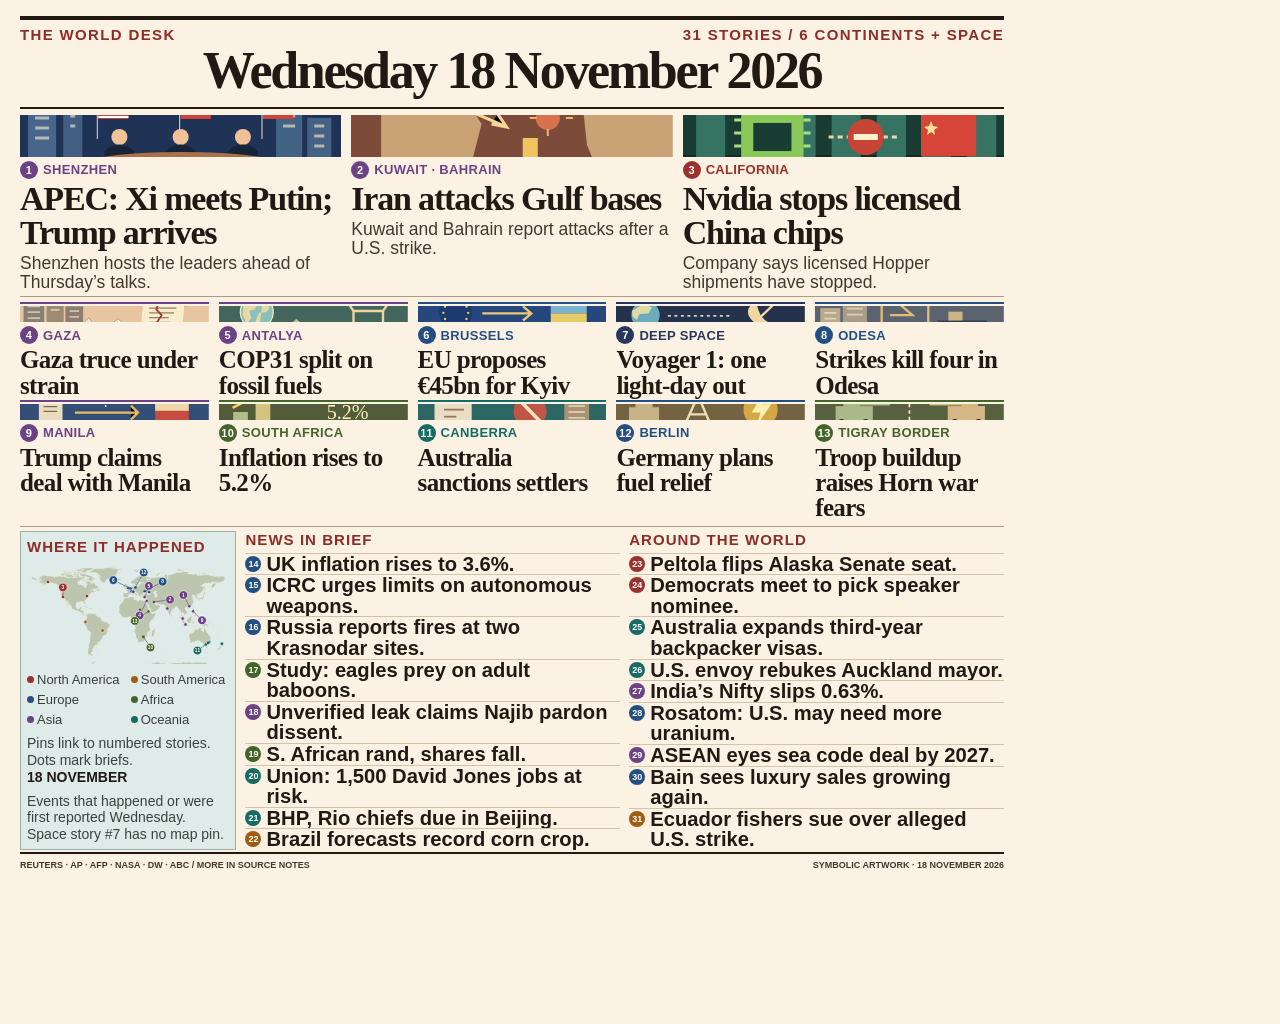
==== commit e4cb13bd: "Improve headline readability and responsive layout" ====
--- a/frontpage.html
+++ b/frontpage.html
@@ -1,5 +1,5 @@
 <!doctype html>
-<html lang="en"><meta charset="utf-8"><meta name="viewport" content="width=1024"><title>The World Desk | 18 November 2026</title>
+<html lang="en"><meta charset="utf-8"><meta name="viewport" content="width=device-width, initial-scale=1"><title>The World Desk | 18 November 2026</title>
 <style>
 :root{--paper:#f7eee0;--ink:#251d17;--sub:#50443a;--rule:#b8a18a;--red:#9d312b}*{box-sizing:border-box}html,body{width:1024px;min-height:1024px;margin:0}body{padding:19px 24px 12px;background:var(--paper);color:var(--ink);font:14px Arial,sans-serif}h1,h2,p{margin:0}header{padding:7px 0 8px;border-top:4px solid var(--ink);border-bottom:2px solid var(--ink)}.strap,footer{display:flex;justify-content:space-between;text-transform:uppercase;font-weight:bold;letter-spacing:.12em;font-size:11px;color:var(--red)}h1,h2{font-family:Georgia,serif}h1{text-align:center;font-size:61px;line-height:1.08;letter-spacing:-.045em}.news{display:grid;gap:12px}.lead{grid-template-columns:repeat(3,minmax(0,1fr));margin-top:12px;padding-bottom:12px;border-bottom:1px solid var(--rule)}.mid{grid-template-columns:repeat(5,minmax(0,1fr));gap:11px;margin-top:10px;padding-bottom:11px;border-bottom:1px solid var(--rule)}article{min-width:0}article svg{display:block;width:100%;height:94px}.mid svg{height:40px}.meta{display:flex;align-items:center;gap:5px;margin:4px 0 3px;text-transform:uppercase;letter-spacing:.07em;font-size:10px;font-weight:800;color:var(--color)}.num{background:var(--color);color:white;display:inline-grid;place-items:center;min-width:17px;height:17px;border-radius:50%;font:bold 10px Arial;flex:none}article h2{font-size:26px;line-height:1.03;letter-spacing:-.025em}article p{font-size:14px;line-height:1.23;color:var(--sub);margin-top:4px}.mid h2{font-size:18px;line-height:1.06}.mid p{font-size:12.5px;line-height:1.19}.bottom{display:grid;grid-template-columns:34% 1fr 1fr;gap:11px;margin-top:10px}.label{font:bold 11px Arial;text-transform:uppercase;letter-spacing:.11em;color:var(--red);margin-bottom:5px}.map{background:#deebe9;padding:8px;border:1px solid #9eaeab;min-width:0;align-self:stretch}.atlas{position:relative;aspect-ratio:340/174;margin-top:7px}.atlas img,.atlas svg{position:absolute;width:100%;height:100%}.legend{display:flex;gap:5px 10px;flex-wrap:wrap;margin-top:8px;font-size:10px;color:#393e3c}.legend span{display:flex;align-items:center;gap:3px}.legend i{width:7px;height:7px;border-radius:50%;background:var(--color)}.map p{font-size:11px;line-height:1.25;color:#39433e;margin-top:8px}.briefs{list-style:none;margin:0;padding:0;display:grid;gap:5px}.briefs li{display:flex;gap:5px;align-items:flex-start;font-size:13px;line-height:1.16}.briefs .num{min-width:16px;height:16px;font-size:9px}.briefs strong{color:var(--color)}footer{margin-top:9px;padding-top:6px;border-top:2px solid var(--ink);letter-spacing:.055em;color:var(--sub);font-size:10px}
 /* Fit all reporting on the square canvas without clipping or hidden overflow. */
--- a/edition.css
+++ b/edition.css
@@ -25,19 +25,45 @@
 .briefs .num{margin-top:2px}
 footer{font-size:12px;letter-spacing:.045em;margin-top:6px}
 /* The thumbnail is the primary reading surface. Keep the news cards compact. */
-h1{font-size:49px}
-.lead svg{height:64px}
-.lead h2{font-size:29px}
-.lead p{font-size:17px;line-height:1.12}
-.mid svg{height:28px}
-.mid h2{font-size:23px;line-height:1.04}
+h1{font-size:52px}
+.lead{margin-top:6px;padding-bottom:5px}
+.lead svg{height:42px}
+.lead h2{font-size:34px}
+.lead p{font-size:17.5px;line-height:1.08}
+.mid{margin-top:5px;padding-bottom:5px;row-gap:2px}
+.mid svg{height:16px}
+.mid h2{font-size:25px;line-height:1.01}
 .mid p{display:none}
-.mid{row-gap:7px}
-.meta{min-height:15px}
-.bottom{grid-template-columns:22% 1fr 1fr}
+.meta{min-height:14px}
+.bottom{grid-template-columns:22% 1fr 1fr;margin-top:4px}
 .briefs{gap:0}
-.briefs li{font-size:18.5px;line-height:1.1;padding:2px 0;font-weight:600}
-footer{font-size:10px;letter-spacing:0}
-body.open .bottom{grid-template-columns:27% 1fr 1fr}
-body.open .briefs li{font-size:17.5px;line-height:1.12;font-weight:500}
-body.open .lead svg{height:78px}
+.briefs li{font-size:20.2px;line-height:1.02;padding:0;font-weight:600}
+body{padding-bottom:0}
+footer{font-size:9px;letter-spacing:0;margin-top:2px}
+body.open .bottom{grid-template-columns:22% 1fr 1fr}
+body.open .briefs li{font-size:19.2px;line-height:1.04;font-weight:600}
+body.open .lead svg{height:42px}
+
+@media(max-width:600px){
+ html,body{width:100%;min-width:0;min-height:100%;height:auto}
+ body{padding:12px}
+ header{padding:8px 0}
+ .strap{gap:6px;flex-wrap:wrap;font-size:10px;letter-spacing:.07em}
+ h1{font-size:clamp(29px,9vw,44px);line-height:1.02;letter-spacing:-.04em}
+ .lead,.mid{grid-template-columns:minmax(0,1fr);gap:8px;margin-top:10px;padding-bottom:10px}
+ .lead article,.mid article{display:grid;grid-template-columns:64px minmax(0,1fr);align-items:start;column-gap:8px;padding:5px 0;border-top:1px solid var(--color)}
+ .lead article svg,.mid article svg{grid-column:1;grid-row:1/4;width:64px;height:64px}
+ .lead .meta,.mid .meta{grid-column:2;grid-row:1;margin:0 0 2px;min-height:0;font-size:10px}
+ .lead h2,.mid h2{grid-column:2;grid-row:2;font-size:17px;line-height:1.08}
+ .lead p,.mid p{grid-column:2;grid-row:3;display:block;font-size:13px;line-height:1.2;margin-top:3px}
+ .bottom,body.open .bottom{grid-template-columns:minmax(0,1fr);gap:14px}
+ .map{padding:8px}
+ .atlas{max-width:340px;margin:7px auto 0}
+ .legend{display:grid;grid-template-columns:repeat(3,minmax(0,1fr));font-size:12px}
+ .map p{font-size:13px}
+ .bottom>section{min-width:0}
+ .label{font-size:13px}
+ .briefs li,body.open .briefs li{font-size:15.5px;line-height:1.2;padding:3px 0}
+ .briefs .num{margin-top:2px}
+ footer{display:grid;grid-template-columns:minmax(0,1fr);gap:5px;font-size:10px;letter-spacing:0;line-height:1.2}
+}
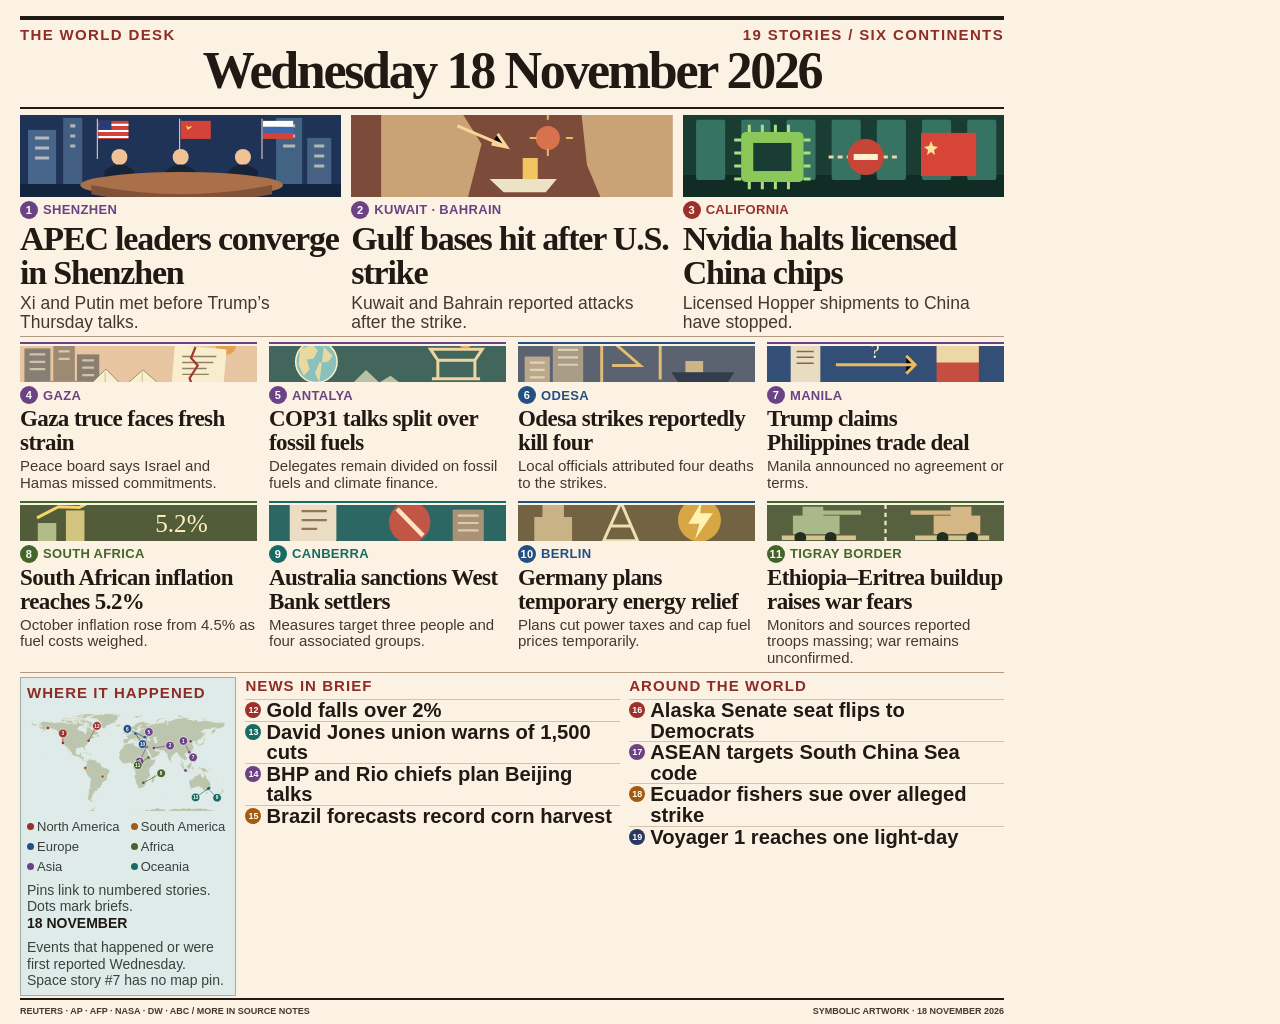
==== commit 13375f57: "Build R4 concise 19-story World Desk edition" ====
--- a/frontpage.html
+++ b/frontpage.html
@@ -21,11 +21,12 @@
 const badge=(i)=>`<span class="num">${i+1}</span>`;
 function article(s,i){return `<article ${place(s)}>${artwork(s[6],i<3)}<div class="meta">${badge(i)}${s[0]}</div><h2>${s[4]}</h2><p>${s[5]}</p></article>`;}
 function brief(s,i){return `<li ${place(s)}>${badge(i)}<span>${s[4]}</span></li>`;}
-all('#edition').textContent=`${stories.length} stories / 6 continents + space`;
-all('.lead').innerHTML=stories.slice(0,3).map(article).join('');
-all('.mid').innerHTML=stories.slice(3,13).map((s,j)=>article(s,j+3)).join('');
-const breaks=13+Math.ceil((stories.length-13)/2);
-all('#brief-a').innerHTML=stories.slice(13,breaks).map((s,j)=>brief(s,j+13)).join('');
+const leadCount=3, middleCount=8;
+all('#edition').textContent=`${stories.length} stories / six continents`;
+all('.lead').innerHTML=stories.slice(0,leadCount).map(article).join('');
+all('.mid').innerHTML=stories.slice(leadCount,leadCount+middleCount).map((s,j)=>article(s,j+leadCount)).join('');
+const breaks=leadCount+middleCount+Math.ceil((stories.length-leadCount-middleCount)/2);
+all('#brief-a').innerHTML=stories.slice(leadCount+middleCount,breaks).map((s,j)=>brief(s,j+leadCount+middleCount)).join('');
 all('#brief-b').innerHTML=stories.slice(breaks).map((s,j)=>brief(s,j+breaks)).join('');
 all('.legend').innerHTML=Object.values(regions).slice(0,6).map(([n,c])=>`<span style="--color:${c}"><i></i>${n}</span>`).join('');
 const project=(lat,lon)=>[8+(lon+180)*.9,12+(83-lat)*1.06];
--- a/edition.css
+++ b/edition.css
@@ -42,7 +42,19 @@
 footer{font-size:9px;letter-spacing:0;margin-top:2px}
 body.open .bottom{grid-template-columns:22% 1fr 1fr}
 body.open .briefs li{font-size:19.2px;line-height:1.04;font-weight:600}
-body.open .lead svg{height:42px}
+/* R4 thumbnail-first hierarchy: generous scene art and readable secondary cards. */
+.lead svg{height:82px}
+.mid svg{height:36px}
+.mid{grid-template-columns:repeat(4,minmax(0,1fr));gap:9px 12px}
+.mid p{display:block;font-size:15px;line-height:1.12}
+.mid h2{font-size:23px;line-height:1.04}
+body.open .mid p{display:block}
+body.open .mid svg{height:36px}
+body.open .lead svg{height:82px}
+@media(max-width:600px){
+ .lead svg,.mid svg{height:64px}
+ .mid p{display:block}
+}
 
 @media(max-width:600px){
  html,body{width:100%;min-width:0;min-height:100%;height:auto}
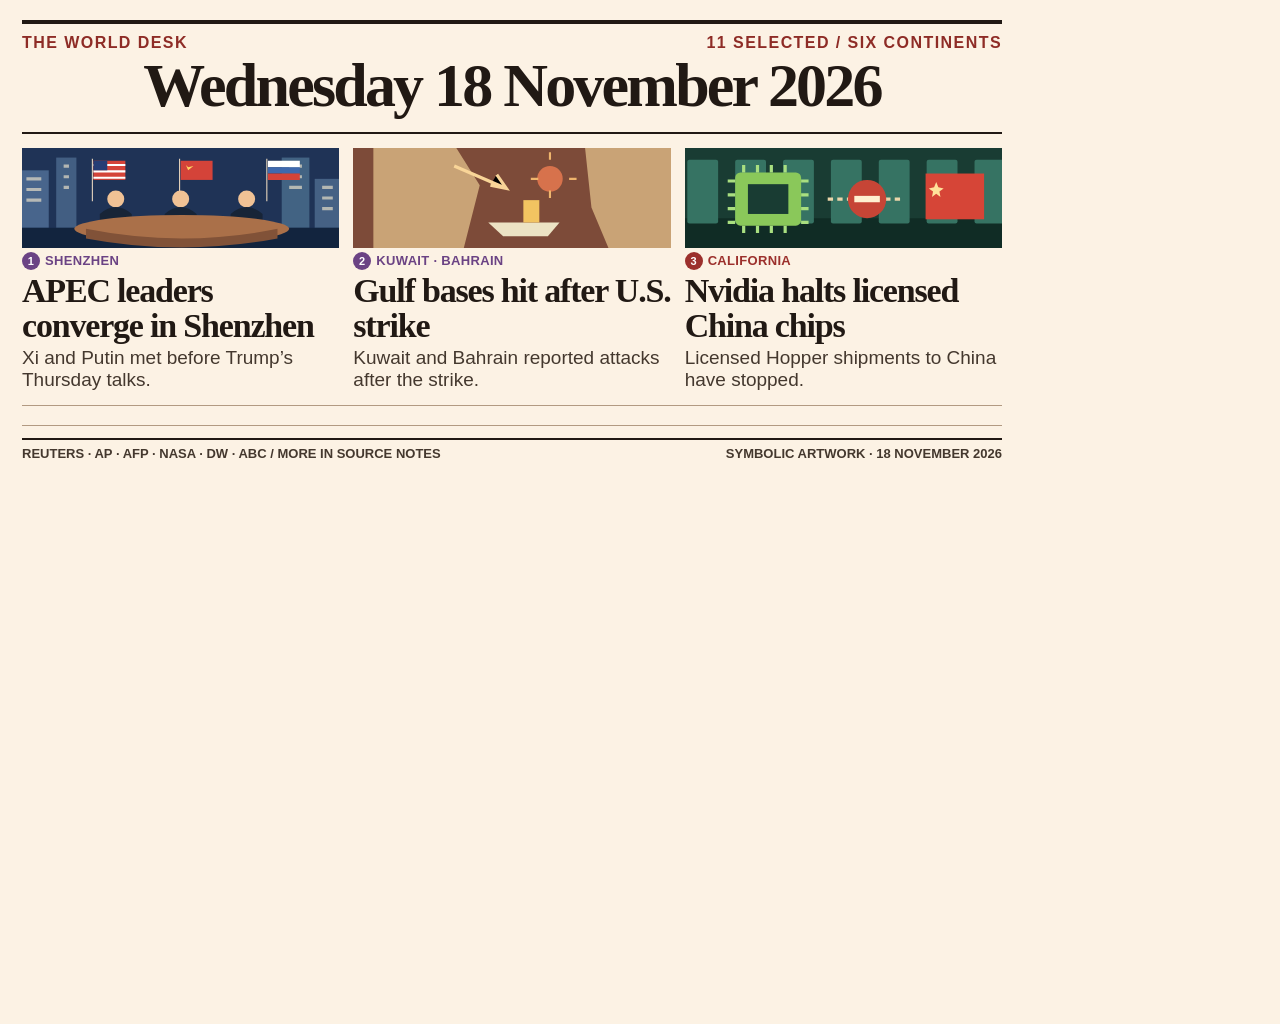
==== commit 904542de: "Refine R4 for eleven-story thumbnail readability" ====
--- a/frontpage.html
+++ b/frontpage.html
@@ -21,13 +21,12 @@
 const badge=(i)=>`<span class="num">${i+1}</span>`;
 function article(s,i){return `<article ${place(s)}>${artwork(s[6],i<3)}<div class="meta">${badge(i)}${s[0]}</div><h2>${s[4]}</h2><p>${s[5]}</p></article>`;}
 function brief(s,i){return `<li ${place(s)}>${badge(i)}<span>${s[4]}</span></li>`;}
-const leadCount=3, middleCount=8;
-all('#edition').textContent=`${stories.length} stories / six continents`;
-all('.lead').innerHTML=stories.slice(0,leadCount).map(article).join('');
-all('.mid').innerHTML=stories.slice(leadCount,leadCount+middleCount).map((s,j)=>article(s,j+leadCount)).join('');
-const breaks=leadCount+middleCount+Math.ceil((stories.length-leadCount-middleCount)/2);
-all('#brief-a').innerHTML=stories.slice(leadCount+middleCount,breaks).map((s,j)=>brief(s,j+leadCount+middleCount)).join('');
-all('#brief-b').innerHTML=stories.slice(breaks).map((s,j)=>brief(s,j+breaks)).join('');
+const selected=[0,1,2,3,4,5,7,8,9,10,14].map(i=>stories[i]);
+all('#edition').textContent=`${selected.length} selected / six continents`;
+all('.lead').innerHTML=selected.slice(0,3).map(article).join('');
+all('.mid').innerHTML=selected.slice(3).map((s,j)=>article(s,j+3)).join('');
+all('#brief-a').innerHTML='';
+all('#brief-b').innerHTML='';
 all('.legend').innerHTML=Object.values(regions).slice(0,6).map(([n,c])=>`<span style="--color:${c}"><i></i>${n}</span>`).join('');
 const project=(lat,lon)=>[8+(lon+180)*.9,12+(83-lat)*1.06];
 const offsets=[[-10,-19],[27,-4],[0,-16],[-12,25],[7,-19],[-29,-14],[0,0],[30,-16],[15,15],[12,18],[-18,13],[14,-25],[-23,16]];
--- a/edition.css
+++ b/edition.css
@@ -42,18 +42,26 @@
 footer{font-size:9px;letter-spacing:0;margin-top:2px}
 body.open .bottom{grid-template-columns:22% 1fr 1fr}
 body.open .briefs li{font-size:19.2px;line-height:1.04;font-weight:600}
-/* R4 thumbnail-first hierarchy: generous scene art and readable secondary cards. */
-.lead svg{height:82px}
-.mid svg{height:36px}
-.mid{grid-template-columns:repeat(4,minmax(0,1fr));gap:9px 12px}
-.mid p{display:block;font-size:15px;line-height:1.12}
-.mid h2{font-size:23px;line-height:1.04}
-body.open .mid p{display:block}
-body.open .mid svg{height:36px}
-body.open .lead svg{height:82px}
+/* R4: eleven selected headlines; remove the dense brief strip for a clean square. */
+body{padding:20px 22px 14px}
+header{padding:10px 0 12px}
+h1{font-size:62px}
+.strap{font-size:16px}
+.lead{gap:14px;margin-top:14px;padding-bottom:14px}
+.lead svg{height:100px}
+.lead h2{font-size:34px;line-height:1.04}
+.lead p{font-size:19px;line-height:1.15}
+.mid{grid-template-columns:repeat(4,minmax(0,1fr));gap:14px 12px;margin-top:14px}
+.mid svg{height:48px}
+.mid h2{font-size:27px;line-height:1.04}
+.mid p{display:block;font-size:18px;line-height:1.14}
+.bottom{display:none}
+footer{margin-top:12px;font-size:13px}
 @media(max-width:600px){
- .lead svg,.mid svg{height:64px}
- .mid p{display:block}
+ .lead,.mid{grid-template-columns:minmax(0,1fr)}
+ .lead article,.mid article{display:grid;grid-template-columns:76px minmax(0,1fr)}
+ .lead h2,.mid h2{font-size:20px}
+ .lead p,.mid p{font-size:15px}
 }
 
 @media(max-width:600px){
